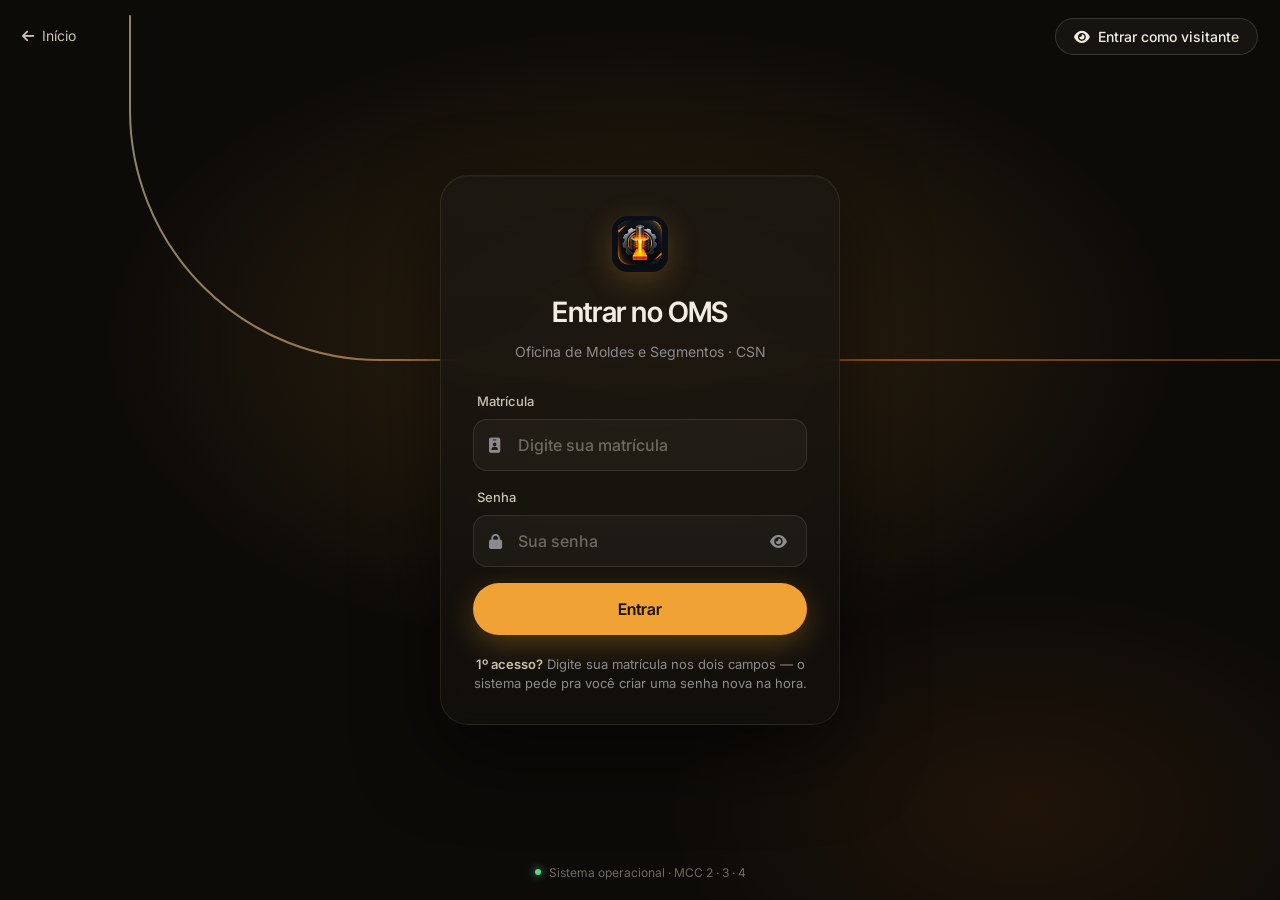
==== app.html @ 51f07f54 "Folhões no padrão novo: barra de progresso geral e abas em pílulas - Barra no topo mostra quanto do " ====
<!DOCTYPE html>
<html lang="pt-BR" style="background:#16171a;">
<head>
    <!-- ==============================================================
         🔧 CAPTURA DE ERROS VISÍVEL NA TELA — pega qualquer erro de
         JavaScript não tratado e mostra numa faixa vermelha no topo,
         com a mensagem, arquivo e linha. Não muda nada do funcionamento
         normal; só aparece quando tem erro de verdade.
    ============================================================== -->
    <script>
        (function () {
            var jaMostrou = false;
            function mostrarErroNaTela(mensagem) {
                if (jaMostrou) return;
                jaMostrou = true;
                var faixa = document.createElement('div');
                faixa.style.cssText = 'position:fixed;top:0;left:0;right:0;z-index:999999;' +
                    'background:#7f1d1d;color:#fff;padding:12px 16px;font:13px/1.5 monospace;' +
                    'white-space:pre-wrap;word-break:break-word;max-height:50vh;overflow:auto;' +
                    'box-shadow:0 4px 20px rgba(0,0,0,0.5);';
                faixa.innerHTML = '<strong>⚠️ ERRO NO APP — tire print desta faixa e envie:</strong><br><br>' +
                    mensagem.replace(/</g, '&lt;') +
                    '<br><br><span style="text-decoration:underline;cursor:pointer;" onclick="this.parentElement.remove()">[fechar]</span>';
                document.documentElement.appendChild(faixa);
            }
            window.addEventListener('error', function (e) {
                var msg = (e.message || 'Erro desconhecido') +
                    '\narquivo: ' + (e.filename || '?') +
                    '\nlinha: ' + (e.lineno || '?') + ':' + (e.colno || '?');
                mostrarErroNaTela(msg);
            });
            window.addEventListener('unhandledrejection', function (e) {
                var motivo = e.reason;
                var msg = 'Promise rejeitada sem tratamento: ' +
                    (motivo && motivo.stack ? motivo.stack : String(motivo));
                mostrarErroNaTela(msg);
            });
        })();
    </script>


    <meta charset="UTF-8" />
    <meta name="viewport" content="width=device-width, initial-scale=1.0"/>
    <title>OMS | Sistema de Gestão de Manutenção</title>

    <!-- ============ PWA: permite instalar o app no Android/iPhone ============ -->
    <link rel="manifest" href="manifest.json">
    <!-- 🔧 CORREÇÃO (regressão de amarelo): a barra de título do app/PWA
         tinha ficado amarela numa aplicação anterior da paleta — esse
         elemento é do sistema (Android/iOS), não conteúdo, e nunca devia
         ter sido tocado. Volta pro neutro escuro (mesmo tom do fundo). -->
    <meta name="theme-color" content="#16171a">
    <link rel="apple-touch-icon" href="JS/assets/icon-192.png?v=4">
    <!-- 🆕 BOTÃO INSTALAR APP — captura o evento ASSIM QUE POSSÍVEL (ver
         mesmo bloco em index.html). -->
    <script>
        window.__pwaInstallEvent = null;
        window.addEventListener('beforeinstallprompt', function (e) {
            e.preventDefault();
            window.__pwaInstallEvent = e;
            if (typeof window.__mostrarBotaoInstalarPWA === 'function') window.__mostrarBotaoInstalarPWA();
        });
        window.addEventListener('appinstalled', function () {
            window.__pwaInstallEvent = null;
            if (typeof window.__esconderBotaoInstalarPWA === 'function') window.__esconderBotaoInstalarPWA();
        });
    </script>
    <meta name="mobile-web-app-capable" content="yes">
    <meta name="apple-mobile-web-app-capable" content="yes">
    <meta name="apple-mobile-web-app-status-bar-style" content="black-translucent">
    <meta name="apple-mobile-web-app-title" content="OMS CSN">
    <!-- ========================================================================= -->

    <link rel="stylesheet" href="style.css?v=14" />
    <!-- Novo padrão visual (tokens + componentes ds-*). Vem DEPOIS do
         style.css pra vencer em empate de especificidade. -->
    <link rel="stylesheet" href="design-system.css?v=22" />
    <link rel="stylesheet" href="https://cdnjs.cloudflare.com/ajax/libs/font-awesome/6.4.0/css/all.min.css" />
    <link href="https://fonts.googleapis.com/css2?family=Inter:wght@400;500;600&family=Inter+Tight:wght@500;600;700&family=JetBrains+Mono:wght@400;500;600&display=swap" rel="stylesheet">
    <link rel="icon" href="JS/assets/icon-192.png?v=4">

<script src="https://cdnjs.cloudflare.com/ajax/libs/html2pdf.js/0.10.1/html2pdf.bundle.min.js"></script>
    <style>
        /* ===== RESET E VARIÁVEIS (identidade CSN) =====
           🔧 REDESIGN: este :root tinha um SEGUNDO sistema de cores
           (--primary/--secondary/--text-title/--text-body/--bg-base/
           --bg-surface/--border), duplicando com nomes diferentes o que
           o style.css já define em :root (--brand/--warning/
           --text-heading/--text-main/--bg-main/--bg-card/--border-color).
           Todas as referências a esses nomes no app.html foram migradas
           pros nomes do style.css (fonte única de verdade de cor) e as
           definições duplicadas removidas daqui. Ficam só os tokens que
           NÃO são de cor (espaçamento/sombra/transição/fonte) e que o
           style.css não define com esses nomes.
           🔧 CORREÇÃO (Tarefa 6, consistência de border-radius): --radius
           e --radius-lg TAMBÉM eram duplicados daqui (12px/18px), com
           valor DIFERENTE do --radius-lg que o style.css já definia
           (12px) — como este bloco carrega depois, sempre vencia, sem
           nenhum aviso visual de que havia dois valores "oficiais"
           diferentes pro mesmo nome. Consolidado só em style.css (agora
           com 18px, o valor que já estava valendo de fato em produção)
           e removido daqui. */
        * { margin: 0; padding: 0; box-sizing: border-box; }
        :root {
            --shadow: 0 10px 32px rgba(0, 0, 0, 0.4);
            --transition: 0.2s cubic-bezier(0.4, 0, 0.2, 1);
            --font-family: 'Inter', -apple-system, BlinkMacSystemFont, 'Segoe UI', Roboto, sans-serif;
            --font-mono: 'JetBrains Mono', 'Fira Code', monospace;
        }

        /* ===== SCROLLBAR ===== */
        ::-webkit-scrollbar { width: 6px; height: 6px; }
        ::-webkit-scrollbar-track { background: var(--bg-main); }
        ::-webkit-scrollbar-thumb { background: var(--brand); border-radius: 10px; }
        body {
            background-color: var(--bg-main);
            color: var(--text-main);
            font-family: var(--font-family);
            line-height: 1.6;
            overflow-x: hidden;
            min-height: 100vh;
        }
        /* ===== BUTTONS =====
           🔧 REDESIGN: removidas as definições de .btn-premium/
           .btn-outline-danger daqui -- eram um SEGUNDO conjunto de
           regras (Sistema B, hardcoded em hex e var(--brand) antigo)
           conflitando com as versões corretas do style.css. Como esse
           <style> inline vem DEPOIS do <link> do style.css no <head>,
           essa versão sempre vencia o empate de especificidade --
           causava o fundo âmbar "sujo" nos botões .btn-premium (ex:
           "Tirar Foto/Anexar" na tela de Qualidade), sem relação
           nenhuma com o dourado de marca novo. style.css já tem tudo
           isso, com as variáveis certas (var(--danger)/var(--warning)/
           var(--success)/var(--text-on-primary)). */
        .btn-outline-danger:active { transform: scale(0.98); }
        .btn-xs-primary { background: transparent; border: none; color: var(--text-muted); font-size: 0.75rem; font-weight: 600; padding: 4px 10px; border-radius: var(--radius); cursor: pointer; transition: color var(--transition); }
        .btn-xs-primary:hover { color: var(--text-accent); }
        /* 🆕 Chips de seleção (acessórios de içamento da Ponte Rolante,
           criação e modal de Iniciar) — grid que se reajusta sozinho
           em telas estreitas, em vez de checkbox + label soltos que
           quebram linha de qualquer jeito no mobile. */
        .chip-select-grid { display: grid; grid-template-columns: repeat(auto-fill, minmax(150px, 1fr)); gap: 8px; }
        .chip-select { position: relative; display: flex; align-items: center; gap: 8px; padding: 10px 12px; border: 1px solid var(--border-color); border-radius: var(--radius); background: var(--bg-td); cursor: pointer; font-size: 0.8rem; color: var(--text-main); transition: all var(--transition); user-select: none; }
        .chip-select:hover { border-color: var(--text-accent); }
        .chip-select input { accent-color: var(--text-accent); width: 15px; height: 15px; flex-shrink: 0; }
        .chip-select:has(input:checked) { background: rgba(217, 182, 122,0.15); border-color: var(--text-accent); color: var(--text-heading); }
        .chip-select-radio { display: flex; gap: 10px; flex-wrap: wrap; }
        .chip-select-radio label { flex: 1; min-width: 110px; }
        @media (max-width: 640px) {
            .chip-select-grid { grid-template-columns: repeat(auto-fill, minmax(130px, 1fr)); }
        }
        .ui-ripple { position: absolute; border-radius: 50%; background: rgba(255,255,255,0.5); transform: scale(0); animation: ui-ripple-anim 0.55s ease-out; pointer-events: none; }
        @keyframes ui-ripple-anim { to { transform: scale(2.6); opacity: 0; } }
        /* ===== GLASS PANEL =====
           🔧 CORREÇÃO (faixa diagonal): esta é a MESMA duplicata de
           .glass-panel (Sistema B, carrega depois do style.css e
           ganhava o empate de especificidade) que já tinha causado o
           artefato branco diagonal corrigido antes — só que aqui
           ninguém tinha reparado que o backdrop-filter continuava
           definido NESTE bloco, então a correção em style.css nunca
           chegou a valer em runtime. É por isso que a faixa/glow
           diagonal reportada na Central de Áreas e no Sequenciamento
           de Veios (ambos usam .glass-panel) continuava aparecendo
           mesmo depois da "correção". --bg-card já é 82% opaco. */
        .glass-panel { background: var(--bg-card); border: 1px solid var(--border-color); box-shadow: var(--shadow); border-radius: var(--radius-lg); transition: all var(--transition); }
        .glass-panel:hover { box-shadow: 0 12px 40px rgba(0,0,0,0.5); }
        /* ===== WELCOME BOX ===== */
        .welcome-box { background: linear-gradient(145deg, rgba(37, 38, 43,0.95), rgba(18, 19, 22,0.95)); border: 1px solid var(--border-color); border-radius: var(--radius-lg); padding: 28px 32px; margin-bottom: 24px; display: flex; justify-content: space-between; align-items: center; flex-wrap: wrap; gap: 16px; }
        .welcome-box h1 { font-size: 1.7rem; font-weight: 800; letter-spacing: -0.02em; background: linear-gradient(135deg, var(--text-heading) 35%, var(--brand) 100%); -webkit-background-clip: text; -webkit-text-fill-color: transparent; background-clip: text; }
        .welcome-box h1 span { background: linear-gradient(135deg, var(--text-heading) 35%, var(--brand) 100%); -webkit-background-clip: text; -webkit-text-fill-color: transparent; background-clip: text; }
        .welcome-box p { color: var(--text-muted); font-size: 0.95rem; }
        /* ===== KPI CARDS ===== */
        .kpi-container { display: grid; grid-template-columns: repeat(4,1fr); gap: 18px; margin-top: 20px; }
        /* 🔧 REFINAMENTO (Fase R2): esta era a definição que realmente
           vencia em runtime (este <style> carrega depois do style.css
           no <head>) -- por isso o redesign do chip sólido não
           aparecia. Reescrita pra bater com o padrão novo: card sempre
           neutro (sem barra colorida no topo), ícone em chip sólido. */
        .kpi-card { position: relative; background: var(--bg-card); border: 1px solid var(--border-color); border-radius: var(--radius-card, var(--radius)); padding: 26px 28px 24px 28px; display: flex; align-items: center; gap: 16px; transition: transform 0.25s cubic-bezier(0.4,0,0.2,1), box-shadow 0.25s ease, border-color 0.25s ease; cursor: default; overflow: hidden; }
        .kpi-card::after { content: ''; position: absolute; top: -60%; left: -20%; width: 60%; height: 220%; background: linear-gradient(120deg, transparent, rgba(255,255,255,0.06), transparent); transform: rotate(20deg) translateX(-140%); transition: transform 0.7s ease; pointer-events: none; }
        .kpi-card:hover::after { transform: rotate(20deg) translateX(180%); }
        .kpi-card:hover { transform: translateY(-4px); box-shadow: var(--shadow); border-color: rgba(255,255,255,0.14); }
        .kpi-icon { width: 46px; height: 46px; border-radius: var(--radius-md, 10px); display: flex; align-items: center; justify-content: center; font-size: 19px; background: rgba(255,255,255,0.04); color: var(--text-muted); flex-shrink: 0; transition: transform 0.25s ease; }
        .kpi-card:hover .kpi-icon { transform: scale(1.08) rotate(-2deg); }
        .glow-danger { background: var(--danger); color: #fff; }
        .glow-warning { background: var(--warning); color: var(--text-on-primary); }
        .glow-success { background: var(--success); color: #fff; }
        .glow-brand { background: var(--brand); color: var(--text-on-primary); }
        .kpi-data h4 { font-size: 2rem; font-weight: 800; color: var(--text-heading); font-family: var(--font-mono); line-height: 1; letter-spacing: -0.01em; font-variant-numeric: tabular-nums; }
        .kpi-data p { font-size: 0.65rem; text-transform: uppercase; letter-spacing: 0.5px; color: var(--text-muted); font-weight: 600; margin-top: 2px; }
        /* ===== TABLES ===== */
        .table-responsive { overflow-x: auto; -webkit-overflow-scrolling: touch; border-radius: var(--radius); }
        .premium-table { width: 100%; border-collapse: collapse; font-size: 0.85rem; }
        .premium-table thead { background: rgba(0,0,0,0.3); border-bottom: 2px solid var(--border-color); }
        .premium-table thead th { padding: 12px 16px; text-align: left; font-size: 0.65rem; text-transform: uppercase; letter-spacing: 0.8px; color: var(--text-muted); font-weight: 700; position: sticky; top: 0; z-index: 10; }
        .premium-table tbody tr { transition: background 0.15s ease; }
        .premium-table tbody tr:nth-child(even) td { background: rgba(255,255,255,0.015); }
        .premium-table tbody td { padding: 12px 16px; border-bottom: 1px solid var(--border-color); background: rgba(20,30,50,0.3); color: var(--text-main); vertical-align: middle; transition: background 0.15s ease, color 0.15s ease; }
        .premium-table tbody tr:hover td { background: rgba(245,158,11,0.07); color: var(--text-heading); }
        .premium-table tbody tr:hover { box-shadow: inset 3px 0 0 var(--brand); }
        /* ===== STATUS PILLS ===== */
        .status-pill { padding: 4px 14px; border-radius: 30px; font-size: 0.7rem; font-weight: 700; display: inline-flex; align-items: center; gap: 6px; text-transform: uppercase; letter-spacing: 0.3px; transition: box-shadow 0.2s ease; }
        .status-pill.operacao { background: rgba(16,185,129,0.15); color: #10b981; border: 1px solid rgba(16,185,129,0.25); }
        .status-pill.reparo { background: rgba(239,68,68,0.15); color: #ef4444; border: 1px solid rgba(239,68,68,0.25); }
        .status-pill.reserva { background: rgba(217, 182, 122,0.15); color: #d9b67a; border: 1px solid rgba(217, 182, 122,0.25); }
        .status-pill.warning { background: rgba(234,179,8,0.15); color: #eab308; border: 1px solid rgba(234,179,8,0.25); }
        .status-pill::before { content: ''; width: 6px; height: 6px; border-radius: 50%; background: currentColor; box-shadow: 0 0 6px currentColor; flex-shrink: 0; }
        /* ===== MCC FILTERS ===== */
        .mcc-filters-wrapper { display: flex; gap: 12px; flex-wrap: wrap; align-items: center; }
        .mcc-filter-group { display: flex; gap: 4px; background: rgba(0,0,0,0.2); padding: 4px; border-radius: var(--radius); border: 1px solid var(--border-color); }
        .btn-filter-mcc { background: transparent; border: none; color: var(--text-muted); padding: 6px 14px; border-radius: var(--radius); font-weight: 600; font-size: 0.75rem; cursor: pointer; transition: all var(--transition); }
        .btn-filter-mcc.active { background: var(--brand); color: var(--text-on-primary); box-shadow: 0 4px 12px rgba(255,193,7,0.3); }
        .btn-filter-mcc:hover:not(.active) { color: var(--text-heading); }
        /* ===== GRAFICOS CARDS ===== */
        .graficos-container { display: grid; grid-template-columns: repeat(auto-fit, minmax(280px,1fr)); gap: 18px; padding: 8px 0; }
        .mcc-grafico-card { background: rgba(20,30,50,0.5); border: 1px solid var(--border-color); border-radius: var(--radius); padding: 18px 20px; transition: all var(--transition); border-top: 3px solid var(--border-color); }

        /* ===== Cards SIM/NÃO dos folhões (ex: Molde MCC 4) =====
           Celular: grid empilha em 1 coluna, card com texto em cima e
           botões grandes embaixo (fácil de tocar).
           PC (>=900px): vira uma linha só — texto à esquerda, SIM/NÃO
           numa faixa fixa à direita, como uma lista, aproveitando a
           largura da tela em vez de ficar com cara de formulário de
           celular esticado. */
        .sim-nao-card-grid { display: grid; grid-template-columns: repeat(auto-fill, minmax(280px, 1fr)); gap: 10px; }
        .sim-nao-card { padding: 12px; border-radius: 10px; background: var(--bg-td); border: 1px solid var(--border-color); transition: background 0.2s ease, border-color 0.2s ease; }
        .sim-nao-card-header { display: flex; gap: 8px; margin-bottom: 10px; }
        .sim-nao-card-num { font-weight: 700; color: var(--text-accent); flex-shrink: 0; }
        .sim-nao-card-text { font-size: 12.5px; color: var(--text-heading); line-height: 1.4; }
        .sim-nao-card-options { display: flex; flex-direction: column; }
        .sim-nao-card-options-row { display: flex; gap: 8px; width: 100%; }
        .sim-nao-option { flex: 1; display: flex; align-items: center; justify-content: center; gap: 6px; padding: 10px 6px; border-radius: 8px; border: 1px solid var(--border-color); cursor: pointer; font-size: 12.5px; font-weight: 600; color: var(--text-heading); transition: border-color 0.15s ease, background 0.15s ease; }
        .sim-nao-option:hover { border-color: var(--brand); }
        @media (min-width: 900px) {
            .sim-nao-card-grid { grid-template-columns: 1fr; }
            .sim-nao-card { display: flex; align-items: center; gap: 18px; padding: 10px 16px; }
            .sim-nao-card-header { margin-bottom: 0; flex: 1; align-items: center; }
            .sim-nao-card-options { flex-shrink: 0; width: 240px; }
        }
        .mcc-grafico-card:hover { transform: translateY(-4px); box-shadow: var(--shadow); border-color: var(--brand); }
        /* ===== RESPONSIVE ===== */
        @media (max-width: 992px) { .kpi-container { grid-template-columns: 1fr 1fr; } .graficos-container { grid-template-columns: 1fr; } .welcome-box { flex-direction: column; align-items: flex-start; } .painel-geral-grid-3 { grid-template-columns: 1fr 1fr; } }
        @media (max-width: 600px) { .kpi-container { grid-template-columns: 1fr; } .kpi-data h4 { font-size: 1.5rem; } .btn-premium { font-size: 0.75rem; padding: 8px 14px; } .painel-geral-grid-3 { grid-template-columns: 1fr; } }
        /* ===== MODAL ===== */
        .modal-overlay { position: fixed; inset: 0; background: rgba(0,0,0,0.8); -webkit-backdrop-filter: blur(4px); backdrop-filter: blur(4px); display: none; justify-content: center; align-items: center; z-index: 9999; padding: 20px; }
        @media (min-width: 1800px) { .modal-overlay { -webkit-backdrop-filter: none; backdrop-filter: none; background: rgba(0,0,0,0.85); } } /* tela grande: desfocar o fundo inteiro a cada quadro custa caro */
        .modal-overlay:not(.hidden) { display: flex; animation: modalOverlayFade 0.2s ease-out; }
        @keyframes modalOverlayFade { from { opacity: 0; } to { opacity: 1; } }
        .modal-content { background: var(--bg-card); border-radius: var(--radius-lg); max-width: 1400px; width: 95%; max-height: 90vh; overflow: hidden; display: flex; flex-direction: column; border: 1px solid var(--border-color); box-shadow: var(--shadow); animation: modalContentPop 0.25s cubic-bezier(0.34,1.56,0.64,1); }
        @keyframes modalContentPop { from { opacity: 0; transform: scale(0.95) translateY(12px); } to { opacity: 1; transform: scale(1) translateY(0); } }
        .modal-header { display: flex; justify-content: space-between; align-items: center; padding: 16px 24px; border-bottom: 2px solid rgba(240, 163, 52,0.25); background: linear-gradient(90deg, rgba(240, 163, 52,0.06), transparent); }
        .modal-header h2 { margin: 0; font-size: 20px; color: var(--text-heading); }
        .btn-close-modal { background: none; border: none; font-size: 28px; cursor: pointer; color: #999; transition: color 0.2s, transform 0.2s; }
        .btn-close-modal:hover { color: #fff; transform: rotate(90deg); }
        .modal-body { flex: 1; overflow-y: auto; padding: 20px; }
        .modal-footer { display: flex; justify-content: flex-end; gap: 10px; padding: 12px 24px; border-top: 1px solid var(--border-color); background: rgba(0,0,0,0.2); }
        .modal-footer .btn-success { background: #10b981; color: #fff; border: none; padding: 8px 20px; border-radius: 6px; cursor: pointer; font-weight: 600; transition: background 0.2s, box-shadow 0.2s; }
        .modal-footer .btn-secondary { background: #6c757d; color: #fff; border: none; padding: 8px 20px; border-radius: 6px; cursor: pointer; transition: background 0.2s; }
        @media (hover: hover) and (pointer: fine) {
            .modal-footer .btn-success:hover { background: #059669; box-shadow: var(--btn-glow-shape) rgba(16,185,129,0.35); }
        }
        .modal-footer .btn-success:active { background: #059669; }
        .modal-footer .btn-secondary:hover { background: #5a6268; }
        /* ===== ABA TABS ===== */
        .folhao-tabs { display: flex; flex-wrap: nowrap; overflow-x: auto; gap: 4px; border-bottom: 2px solid rgba(240, 163, 52,0.25); margin-bottom: 10px; padding-bottom: 2px; position: relative; }
        .folhao-tab { background: transparent; border: none; color: var(--text-muted); padding: 8px 16px; font-weight: 600; font-size: 0.8rem; cursor: pointer; border-radius: 4px 4px 0 0; transition: color 0.2s ease, background 0.2s ease, transform 0.15s ease; white-space: nowrap; }
        .folhao-tab.active { background: var(--brand); color: var(--text-on-primary, #04121c); box-shadow: 0 -2px 12px rgba(240, 163, 52,0.35); }
        .folhao-tab:hover:not(.active) { color: var(--text-heading); background: rgba(255,255,255,0.05); transform: translateY(-1px); }
        .folhao-content { display: block; animation: fadeInTab 0.25s ease-out; }
        .folhao-content.hidden { display: none; }
        @keyframes fadeInTab { from { opacity: 0; transform: translateY(4px); } to { opacity: 1; transform: translateY(0); } }
        .hidden { display: none !important; }
        /* ===== SKELETON LOADERS ===== */
        .skeleton { position: relative; overflow: hidden; background: rgba(255,255,255,0.05); border-radius: 6px; }
        .skeleton::after { content: ''; position: absolute; inset: 0; transform: translateX(-100%); background: linear-gradient(90deg, transparent, rgba(255,255,255,0.08), transparent); animation: skeleton-shimmer 1.4s infinite; }
        @keyframes skeleton-shimmer { 100% { transform: translateX(100%); } }
        .skeleton-line { height: 14px; margin-bottom: 8px; }
        .skeleton-line:last-child { margin-bottom: 0; width: 70%; }
        .skeleton-row { display: flex; gap: 12px; align-items: center; padding: 12px 4px; }
        .skeleton-circle { width: 34px; height: 34px; border-radius: 50%; flex-shrink: 0; }
        /* ===== EMPTY STATE PADRÃO ===== */
        .empty-state { text-align: center; padding: 60px 20px; background: rgba(0,0,0,0.2); border-radius: var(--radius); border: 1px dashed var(--border-color); }
        .empty-state i { font-size: 48px; color: var(--text-muted); margin-bottom: 15px; opacity: 0.5; display: block; }
        .empty-state h3 { color: var(--text-heading); margin-bottom: 10px; font-size: 1.05rem; }
        .empty-state p { color: var(--text-muted); font-size: 0.85rem; max-width: 420px; margin: 0 auto; line-height: 1.6; }
        .empty-state .empty-tag { color: var(--text-muted); font-size: 0.7rem; margin-top: 18px; opacity: 0.7; text-transform: uppercase; letter-spacing: 0.5px; }
        /* ===== INPUTS ===== */
        .input-group { display: flex; flex-direction: column; gap: 4px; }
        .input-group label { font-size: 0.75rem; font-weight: 600; color: var(--text-muted); text-transform: uppercase; letter-spacing: 0.5px; }
        .premium-input, .premium-select, .premium-textarea { background: var(--bg-input); border: 1px solid var(--border-color); color: var(--text-main); padding: 8px 12px; border-radius: 6px; font-size: 0.9rem; transition: border 0.2s; width: 100%; }
        .premium-input:focus, .premium-select:focus, .premium-textarea:focus { outline: none; border-color: var(--brand); }
        .premium-textarea { resize: vertical; min-height: 60px; }
        .w-100 { width: 100%; }
        .text-center { text-align: center; }
        .text-muted { color: var(--text-muted); }
        .flex-between { display: flex; justify-content: space-between; align-items: center; flex-wrap: wrap; gap: 10px; }
        .form-grid { display: grid; gap: 15px; }
        .form-grid-4 { grid-template-columns: repeat(4,1fr); }
        @media (max-width: 768px) { .form-grid-4 { grid-template-columns: 1fr 1fr; } }
        @media (max-width: 480px) { .form-grid-4 { grid-template-columns: 1fr; } }

        /* ============ APPLE-STYLE: efeitos visuais — versão sóbria/industrial
           (ajustado depois do feedback: menos neon, mais discreto) ============ */
        /* ===== foco visível (a11y) — não existia em lugar nenhum ===== */
        a:focus-visible,
        button:focus-visible,
        input:focus-visible,
        select:focus-visible,
        textarea:focus-visible,
        [tabindex]:focus-visible {
            outline: 2px solid var(--brand);
            outline-offset: 2px;
            border-radius: 4px;
        }
        a:focus:not(:focus-visible),
        button:focus:not(:focus-visible) {
            outline: none;
        }

        /* ===== entrada suave do dashboard ao carregar (1x, não é scroll-reveal) ===== */
        @keyframes appleFadeIn {
            from { opacity: 0; transform: translateY(14px); }
            to { opacity: 1; transform: translateY(0); }
        }
        .welcome-box, .kpi-container, .dashboard-main-grid {
            animation: appleFadeIn 0.5s ease-out;
        }
        .kpi-container .kpi-card:nth-child(1) { animation-delay: 0.03s; }
        .kpi-container .kpi-card:nth-child(2) { animation-delay: 0.08s; }
        .kpi-container .kpi-card:nth-child(3) { animation-delay: 0.13s; }
        .kpi-container .kpi-card:nth-child(4) { animation-delay: 0.18s; }
        .kpi-card { animation: appleFadeIn 0.45s ease-out; }

        /* 🔧 CORREÇÃO (faixa/glow diagonal): a "aurora" era este elemento
           fixo (position:fixed, inset:0) com 2 círculos enormes
           (480px/420px) borrados em blur(130px), um deles usando
           var(--brand) — cobria a tela INTEIRA atrás de tudo, em
           qualquer aba, por isso aparecia igual na Central de Áreas e
           no Sequenciamento de Veios. Antes do redesign a cor era
           outra (menos chamativa no tema escuro); virando --brand
           (dourado) ficou muito mais perceptível — só notaram agora,
           mas o elemento em si é mais antigo que esta sessão. Removido
           por completo: puramente decorativo, nunca foi pedido em
           nenhuma fase, e o comentário abaixo já mostra que ele tinha
           causado OUTRO bug antes (menu mobile) só pra existir. */
        /* 🎯 CAUSA RAIZ FINAL do "menu ocupa espaço e empurra tudo pra
           baixo no celular" — confirmado por diagnóstico ao vivo no
           navegador: esta regra dava "position: relative" pra um monte
           de containers (pra ficarem por cima do efeito decorativo
           "aurora" flutuante do fundo), mas incluía ".sidebar" nessa
           mesma lista. Ela não tem media query — vale pra qualquer
           tamanho de tela — e como esse <style> vem DEPOIS do
           style.css no carregamento da página, ela ganhava a disputa
           de cascata e desligava o "position: fixed" que o menu lateral
           precisa pra funcionar como gaveta no mobile (sem isso, o menu
           passava a ocupar espaço real da página, empurrando o resto
           do conteúdo pra baixo da tela visível). Removido ".sidebar"
           daqui — ele não precisa desse efeito de qualquer forma, já
           que fica escondido fora da tela (left:-300px) quando fechado. */
        .welcome-box, .kpi-container, .dashboard-main-grid, main, .tab-content {
            position: relative;
            z-index: 1;
        }

        /* ===== cards com elevação discreta no hover — sem glow colorido ===== */
        @media (pointer: fine) {
            .kpi-card {
                transition: transform 0.3s ease, box-shadow 0.3s ease, border-color 0.3s ease;
            }
            .kpi-card:hover {
                transform: translateY(-4px);
                box-shadow: 0 16px 32px -8px rgba(0,0,0,0.5);
            }
            .glass-panel {
                transition: box-shadow 0.3s ease, border-color 0.3s ease;
            }
            .glass-panel:hover {
                box-shadow: 0 16px 32px -8px rgba(0,0,0,0.45);
            }
        }

        /* ===== indicador de item de menu ativo — barra sólida, sem glow ===== */
        .nav-link.active {
            position: relative;
        }
        .nav-link.active::before {
            content: '';
            position: absolute;
            left: -1px; top: 50%;
            transform: translateY(-50%);
            width: 3px; height: 60%;
            border-radius: 3px;
            background: var(--brand);
        }

        /* ===== shimmer sutil no botão premium ao passar o mouse =====
           🔧 CORREÇÃO (CAUSA RAIZ da faixa/glow diagonal): faltava
           "position: relative" aqui. O ::before logo abaixo é
           "position: absolute; height: 100%" — sem um ancestral
           posicionado no próprio botão, ele "escapava" pro ancestral
           posicionado mais próximo (".tab-content", que tem
           position:relative e ocupa a altura inteira da página) e
           virava um retângulo gigante (a altura da tela inteira),
           depois distorcido com skewX(-20deg) — isso QUE era a faixa
           diagonal reportada na Central de Áreas e no Sequenciamento
           de Veios, em qualquer tela com um .btn-premium visível.
           "isolation: isolate" sozinho não resolve isso — cria um
           contexto de empilhamento (z-index), não um bloco de
           contenção pra elemento posicionado; só "position" faz isso. */
        /* 🐛 CORREÇÃO (o "efeito de luz" que aparece vazando de vários
           botões, ex: "ATUALIZAR"): não é o box-shadow (isso já foi
           corrigido em rodadas anteriores) — é ESTE brilho diagonal
           (::before, skewX) varrendo o botão no hover. position:relative
           sozinho só define a partir de onde o ::before absolute conta
           sua posição — não corta visualmente o que passa da borda. Sem
           overflow:hidden aqui, a faixa de luz (35% de largura, torta em
           -20°) ultrapassava o botão e "vazava" pro fundo escuro ao
           redor, principalmente em botões estreitos. */
        .btn-premium {
            position: relative;
            isolation: isolate;
            overflow: hidden;
        }
        .btn-premium::before {
            content: '';
            position: absolute;
            top: 0; left: -60%;
            width: 35%; height: 100%;
            background: linear-gradient(120deg, transparent, rgba(255,255,255,0.25), transparent);
            transform: skewX(-20deg);
            transition: left 0.6s ease;
            z-index: -1;
            pointer-events: none;
        }
        @media (hover: hover) and (pointer: fine) {
            .btn-premium:hover::before { left: 130%; }
        }

        /* ===== transição mais macia na troca de aba dos folhões e no menu ===== */
        .folhao-tab {
            position: relative;
        }
        .folhao-tab.active {
            transition: background 0.25s ease, color 0.25s ease, box-shadow 0.25s ease;
        }
        .nav-link {
            transition: background 0.2s ease, color 0.2s ease, border-color 0.2s ease;
        }
        .nav-link.active {
            transition: background 0.25s ease, border-color 0.25s ease;
        }

        @media (prefers-reduced-motion: reduce) {
            .welcome-box, .kpi-container, .dashboard-main-grid, .kpi-card {
                animation: none !important;
            }
        }

        @media (max-width: 768px) {
            /* 🔧 Um toast fixo no RODAPÉ da viewport sempre acaba cobrindo
               o que estiver na dobra inferior visível no momento (era o
               3º KPI, "Reserva Pronta", no load inicial) — dar padding no
               fim da página não ajuda, porque não move o que já está
               visível na tela sem rolar. Movido pro TOPO, logo abaixo do
               cabeçalho fixo: nenhum card do app é desenhado colado ali,
               então esse espaço fica sempre livre nas telas internas.
               Só a tela de login usa esse mesmo topo pro botão de
               visitante — por isso a regra abaixo desativa o reposicionamento
               enquanto #tela-login-home ainda está visível (display!=none). */
            /* !important necessário: o elemento tem bottom:16px no atributo
               style inline (HTML mais abaixo), que sempre vence regra de
               stylesheet, mesmo dentro de media query — sem isso, top E
               bottom ficavam ativos ao mesmo tempo e o box esticava de
               uma borda a outra da tela. */
            #aviso-nova-versao {
                top: max(76px, calc(env(safe-area-inset-top) + 66px)) !important;
                bottom: auto !important;
            }
            body:has(#tela-login-home:not([style*="display: none"])) #aviso-nova-versao {
                top: auto !important;
                bottom: 16px !important;
            }
        }
    </style>
</head>
<body>

    <!-- 🔧 CORREÇÃO: folhaoPersistencia.js (restaurarRascunhoNoModal) sempre
         procurou por este elemento pra avisar "progresso restaurado", mas
         ele nunca existiu em nenhum HTML do projeto — o aviso nunca
         aparecia (o `if (aviso)` é defensivo, então não quebrava nada, só
         a função ficava muda). Único elemento global de propósito: só um
         Folhão fica aberto por vez, então um toast fixo serve pra todos,
         sem precisar duplicar em cada modal. -->
    <div id="aviso-rascunho-folhao" class="hidden" style="position:fixed; top:16px; left:50%; transform:translateX(-50%); z-index:99999; background:var(--success, #22c55e); color:#fff; padding:10px 18px; border-radius:8px; font-weight:600; box-shadow:0 4px 16px rgba(0,0,0,0.25);"></div>

    <!-- 🆕 Aviso de nova versão do sistema — aparece quando o Service
         Worker detecta que uma versão mais nova assumiu o controle
         (CACHE_VERSION mudou desde a última vez que a página carregou).
         De propósito NÃO recarrega sozinho: se a pessoa estiver no meio
         de um Folhão sem salvar, um reload forçado derrubaria o
         progresso. Fica esperando o clique. -->
    <!-- 🔧 CORREÇÃO (regressão de amarelo): decisão registrada — o botão
         "Atualizar agora" FICA amarelo (é o único CTA deste toast
         isolado, só aparece quando há atualização de verdade; bate com
         a categoria (a) da regra: CTA de ação primária). O que era só
         decoração ao redor (ícone e borda âmbar) virou neutro — o
         amarelo fica reservado pra quem de fato executa a ação. -->
    <div id="aviso-nova-versao" class="hidden" style="position:fixed; bottom:16px; left:50%; transform:translateX(-50%); z-index:99999; background:var(--panel-2, #25262b); color:#fff; padding:12px 16px; border-radius:10px; font-size:13px; font-weight:600; box-shadow:0 8px 24px rgba(0,0,0,0.4); border:1px solid var(--border-color); display:flex; align-items:center; gap:12px;">
        <i class="fas fa-rotate" style="color:var(--text-muted);"></i>
        <span>Nova versão do sistema disponível.</span>
        <button type="button" onclick="window.forcarAtualizacaoOMS()" style="background:var(--brand); color:var(--text-on-primary); border:none; padding:6px 14px; border-radius:6px; font-weight:700; cursor:pointer; font-size:12.5px;">Atualizar agora</button>
    </div>

    <!-- 🆕 Aviso "Conectando ao servidor..." — pedido do usuário depois de
         investigarmos os erros de CORS que apareciam no console: o
         backend gratuito do Render "dorme" por inatividade e demora até
         ~50s pra acordar na primeira chamada. fetchComRetry (script.js)
         já tentava de novo sozinho nesse caso; só faltava avisar quem
         está usando em vez de deixar a tela muda com erro cru no
         console. Mesmo padrão visual do aviso-nova-versao acima. -->
    <div id="aviso-conectando-servidor" class="hidden" style="position:fixed; bottom:16px; left:50%; transform:translateX(-50%); z-index:99999; background:var(--panel-2, #25262b); color:#fff; padding:12px 16px; border-radius:10px; font-size:13px; font-weight:600; box-shadow:0 8px 24px rgba(0,0,0,0.4); border:1px solid var(--border-color); display:flex; align-items:center; gap:10px;">
        <i class="fas fa-circle-notch fa-spin" style="color:var(--text-accent, #e3b866);"></i>
        <span>Conectando ao servidor... pode levar até 1 minuto na primeira vez.</span>
    </div>

    <!-- 🆕 Modo leitura offline ("Nível A") — quando um GET falha de vez
         (sem internet mesmo depois do retry), fetchComRetry (script.js)
         mostra o último dado salvo em cache em vez de tela quebrada, e
         acende este aviso fixo (fica ligado até a próxima atualização
         bem-sucedida, não some sozinho — o dado na tela continua velho
         até lá). NÃO cobre lançar/editar nada — só leitura. -->
    <div id="aviso-modo-offline-cache" class="hidden" style="position:fixed; bottom:16px; left:50%; transform:translateX(-50%); z-index:99999; background:#78350f; color:#fff; padding:12px 16px; border-radius:10px; font-size:13px; font-weight:600; box-shadow:0 8px 24px rgba(0,0,0,0.4); border:1px solid #b45309; display:flex; align-items:center; gap:10px;">
        <i class="fas fa-wifi" style="color:#fbbf24;"></i>
        <span>Sem conexão — mostrando dados salvos às <span id="aviso-modo-offline-cache-hora">--:--</span>. Lançamentos exigem internet.</span>
    </div>

    <!-- TELA DE LOGIN AVANÇADA -->
<!-- LOGIN — mesma linguagem visual do index.html (grafite quente,
     brilho âmbar, linha de lingotamento, card limpo e botões pílula). -->
<style>
.lg2{position:fixed;inset:0;z-index:10000;display:flex;align-items:center;justify-content:center;padding:24px 16px;overflow:hidden;background:#0d0b08;color:#f2ede2;font-family:Inter,system-ui,-apple-system,"Segoe UI",sans-serif;-webkit-font-smoothing:antialiased}
.lg2-glow{position:absolute;inset:0;pointer-events:none;background:radial-gradient(60% 50% at 50% 38%,rgba(240,163,52,.16),transparent 70%),radial-gradient(40% 35% at 80% 90%,rgba(255,122,26,.08),transparent 70%)}
.lg2-linha{position:absolute;left:0;top:0;width:100%;height:100%;pointer-events:none;opacity:.55}
.lg2-linha path{fill:none;stroke:url(#lg2Hot);stroke-width:2;stroke-linecap:round;stroke-dasharray:3200;stroke-dashoffset:3200;animation:lg2Corre 2.6s cubic-bezier(.6,0,.2,1) .2s forwards}
@keyframes lg2Corre{to{stroke-dashoffset:0}}
.lg2-topo{position:absolute;top:0;left:0;right:0;display:flex;justify-content:space-between;align-items:center;padding:18px 22px;z-index:2}
.lg2-link{color:#c9c2b3;text-decoration:none;font-size:14px;display:inline-flex;gap:8px;align-items:center;transition:color .2s}
.lg2-link:hover{color:#f2ede2}
.lg2-pill-ghost{font:500 14px Inter,system-ui,sans-serif;color:#f2ede2;background:rgba(255,255,255,.04);border:1px solid rgba(255,255,255,.14);padding:9px 18px;border-radius:999px;cursor:pointer;display:inline-flex;gap:8px;align-items:center;transition:background .2s,border-color .2s}
.lg2-pill-ghost:hover{background:rgba(240,163,52,.1);border-color:rgba(240,163,52,.45)}
.lg2-card{position:relative;z-index:1;width:100%;max-width:400px;padding:40px 32px 30px;border-radius:28px;background:linear-gradient(180deg,rgba(28,24,18,.82),rgba(18,15,11,.88));border:1px solid rgba(255,230,179,.09);box-shadow:0 30px 80px rgba(0,0,0,.55),inset 0 1px 0 rgba(255,255,255,.04);backdrop-filter:blur(14px);-webkit-backdrop-filter:blur(14px);animation:lg2Entra .7s cubic-bezier(.2,.8,.2,1) both}
@keyframes lg2Entra{from{opacity:0;transform:translateY(16px) scale(.985)}to{opacity:1;transform:none}}
.lg2-logo{width:56px;height:56px;border-radius:16px;display:block;margin:0 auto 18px;box-shadow:0 8px 30px rgba(240,163,52,.25)}
.lg2-card h1{font-family:"Inter Tight",Inter,system-ui,sans-serif;font-weight:600;font-size:28px;letter-spacing:-.02em;text-align:center;margin:0 0 6px;color:#f2ede2}
.lg2-sub{text-align:center;color:#8b8b8f;font-size:14px;margin:0 0 28px}
.lg2-campo{margin-bottom:16px}
.lg2-campo label{display:block;font-size:13px;font-weight:500;color:#c9c2b3;margin:0 0 7px 4px}
.lg2-input{position:relative}
.lg2-input input{width:100%;height:52px;box-sizing:border-box;padding:0 46px 0 44px;border-radius:14px;background:rgba(255,255,255,.035);border:1px solid rgba(255,255,255,.1);color:#f2ede2;font:500 16px Inter,system-ui,sans-serif;letter-spacing:.02em;outline:none;transition:border-color .2s,box-shadow .2s,background .2s}
.lg2-input input::placeholder{color:#6e695e;text-transform:none;letter-spacing:0}
.lg2-input input:focus{border-color:rgba(240,163,52,.7);background:rgba(240,163,52,.05);box-shadow:0 0 0 4px rgba(240,163,52,.14)}
.lg2-input .lg2-ico{position:absolute;left:16px;top:50%;transform:translateY(-50%);color:#8b8b8f;font-size:15px;pointer-events:none}
.lg2-input .login-input-icon-toggle{position:absolute;right:14px;top:50%;transform:translateY(-50%);color:#8b8b8f;font-size:15px;padding:6px;transition:color .2s}
.lg2-input .login-input-icon-toggle:hover{color:#f0a334}
.lg2-entrar{width:100%;height:52px;margin-top:10px;text-transform:none;border:0;border-radius:999px;background:#f0a334;color:#1a1208;font:600 16px "Inter Tight",Inter,system-ui,sans-serif;letter-spacing:-.005em;cursor:pointer;box-shadow:0 10px 30px rgba(240,163,52,.28);transition:transform .15s,box-shadow .2s,background .2s}
.lg2-entrar:hover{background:#ffb24d;box-shadow:0 14px 38px rgba(240,163,52,.38)}
.lg2-entrar:active{transform:scale(.985)}
.lg2-entrar:disabled{opacity:.7;cursor:wait}
.lg2-ajuda{margin:20px 0 0;font-size:13px;line-height:1.5;color:#8b8b8f;text-align:center}
.lg2-ajuda strong{color:#c9c2b3;font-weight:600}
.lg2-rodape{position:absolute;bottom:18px;left:0;right:0;text-align:center;font-size:12px;color:#6e695e;z-index:1;display:flex;gap:8px;justify-content:center;align-items:center}
.lg2-dot{width:6px;height:6px;border-radius:50%;background:#5bd68a;box-shadow:0 0 8px #5bd68a}
@media (max-width:600px){.lg2-card{padding:32px 22px 24px;backdrop-filter:none;-webkit-backdrop-filter:none;background:rgba(22,19,14,.94)}.lg2-card h1{font-size:25px}.lg2-topo{padding:14px 16px}.lg2-linha{opacity:.35}}
@media (max-height:640px){.lg2-rodape{display:none}}
@media (prefers-reduced-motion:reduce){.lg2-card,.lg2-linha path{animation:none;stroke-dashoffset:0}}
/* Sem cursor de texto / ponto de inserção piscando fora dos campos:
   clicar numa palavra não deve mostrar o "I" nem o caret (acontece com a
   navegação por cursor do navegador ligada — tecla F7 no Chrome/Edge). */
html { caret-color: transparent; cursor: default; }
input, textarea, [contenteditable="true"] { caret-color: auto; cursor: text; }
a, button, [onclick], label[for], select { cursor: pointer; }
.lg2 input { caret-color: #f0a334; }
</style>
<div id="tela-login-home" class="lg2 no-print">
    <div class="lg2-glow" aria-hidden="true"></div>
    <svg class="lg2-linha" viewBox="0 0 1440 900" preserveAspectRatio="xMidYMid slice" aria-hidden="true">
        <defs><linearGradient id="lg2Hot" x1="0" y1="0" x2="1" y2="0"><stop offset="0" stop-color="#ffe6b3"/><stop offset=".35" stop-color="#ff7a1a"/><stop offset="1" stop-color="#f0a334" stop-opacity="0"/></linearGradient></defs>
        <path d="M 210 16 L 210 110 A 250 250 0 0 0 460 360 L 2100 360"/>
    </svg>

    <div class="lg2-topo">
        <a href="index.html" class="lg2-link"><i class="fas fa-arrow-left"></i> Início</a>
        <button type="button" class="lg2-pill-ghost" onclick="window.abrirModalVisitante()"><i class="fas fa-eye"></i> Entrar como visitante</button>
    </div>

    <div class="lg2-card">
        <img class="lg2-logo" src="JS/assets/icon-192.png?v=4" alt="">
        <h1>Entrar no OMS</h1>
        <p class="lg2-sub">Oficina de Moldes e Segmentos · CSN</p>

        <div class="lg2-campo">
            <label for="login-nome">Matrícula</label>
            <div class="lg2-input">
                <i class="fas fa-id-badge lg2-ico"></i>
                <input type="text" id="login-nome" placeholder="Digite sua matrícula" autocapitalize="characters" autocomplete="off" style="text-transform:uppercase;" oninput="this.value=this.value.toUpperCase()" onblur="this.value=this.value.toUpperCase()" onkeydown="if(event.key==='Enter'){event.preventDefault(); document.getElementById('login-matricula').focus();}">
            </div>
        </div>

        <div class="lg2-campo">
            <label for="login-matricula">Senha</label>
            <div class="lg2-input">
                <i class="fas fa-lock lg2-ico"></i>
                <input type="password" id="login-matricula" placeholder="Sua senha" autocapitalize="characters" autocomplete="off" style="text-transform:uppercase;" oninput="this.value=this.value.toUpperCase()" onblur="this.value=this.value.toUpperCase()" onkeydown="if(event.key==='Enter'){event.preventDefault(); window.processarAutenticacaoHome();}">
                <i class="fas fa-eye login-input-icon-toggle" id="toggle-senha-icon" onclick="window.alternarVisibilidadeSenha()" style="cursor:pointer; pointer-events:auto;"></i>
            </div>
        </div>

        <button type="button" class="login-btn-submit lg2-entrar" onclick="window.processarAutenticacaoHome()">Entrar</button>

        <p class="lg2-ajuda"><strong>1º acesso?</strong> Digite sua matrícula nos dois campos — o sistema pede pra você criar uma senha nova na hora.</p>
    </div>

    <div class="lg2-rodape"><span class="lg2-dot"></span> Sistema operacional · MCC 2 · 3 · 4</div>
</div>

    <!-- MODAL: PEDIR NOME ANTES DE ENTRAR COMO VISITANTE -->
    <div id="modal-visitante-nome" class="modal-overlay hidden">
        <div class="modal-content" style="max-width: 420px;">
            <div class="modal-header">
                <h2><i class="fas fa-eye" style="color:var(--text-accent);"></i> Acesso Visitante</h2>
                <button class="btn-close-modal" onclick="window.fecharModalVisitante()"><i class="fas fa-times"></i></button>
            </div>
            <div class="modal-body">
                <p class="text-muted" style="font-size:0.8rem; margin-bottom:14px;">Somente leitura — sem seu nome não dá pra saber quem acessou o sistema como visitante.</p>
                <div class="input-group" style="margin-bottom:18px;">
                    <label>Seu nome</label>
                    <input type="text" id="visitante-nome-input" class="premium-input" placeholder="Digite seu nome" onkeydown="if(event.key==='Enter') window.confirmarAcessoVisitante()">
                </div>
                <button class="btn-premium btn-success w-100" onclick="window.confirmarAcessoVisitante()">
                    <i class="fas fa-check"></i> Entrar como Visitante
                </button>
            </div>
        </div>
    </div>

    <!-- 🆕 MODAL — LANÇAMENTO DE ATIVIDADE EM MASSA (só ADM). Programa
         uma atividade (com prazo, inclusive futuro) pra várias áreas de
         uma vez, ou pra todas de uma vez só. -->
    <div id="modal-atividade-massa" class="modal-overlay hidden modal-tela-cheia">
        <div class="modal-content" style="max-width: 520px; max-height: 90vh; overflow-y: auto;">
            <div class="modal-header">
                <h2><i class="fas fa-layer-group" style="color:var(--brand);"></i> Programar Atividade em Massa</h2>
                <button class="btn-close-modal" onclick="window.fecharModalAtividadeMassa()"><i class="fas fa-times"></i></button>
            </div>
            <div class="modal-body">
                <p class="text-muted" style="font-size:0.8rem; margin-bottom:16px;">Cria a mesma atividade (tarefa avulsa) em uma ou várias áreas de uma vez. Ideal pra programar algo que vale pra fábrica inteira, com prazo futuro.</p>

                <div class="input-group" style="margin-bottom:14px;">
                    <label>Descrição da atividade</label>
                    <textarea id="massa-descricao" class="premium-input" rows="2" placeholder="Ex: Inspeção preventiva trimestral"></textarea>
                </div>

                <div style="display:grid; grid-template-columns:1fr 1fr; gap:12px; margin-bottom:14px;">
                    <div class="input-group">
                        <label>Prioridade</label>
                        <select id="massa-prioridade" class="premium-select" style="width:100%;">
                            <option value="Normal">Normal</option>
                            <option value="Alta">Alta</option>
                            <option value="Baixa">Baixa</option>
                        </select>
                    </div>
                    <div class="input-group">
                        <label>Data de Início <span class="text-muted" style="font-weight:400;">(opcional)</span></label>
                        <input type="date" id="massa-data-inicio" class="premium-input" style="width:100%;" title="Deixe em branco pra começar já. Se marcar uma data futura, a atividade só aparece pra fazer nesse dia.">
                    </div>
                </div>
                <div class="input-group" style="margin-bottom:14px;">
                    <label>Prazo <span class="text-muted" style="font-weight:400;">(opcional)</span></label>
                    <input type="date" id="massa-prazo" class="premium-input" style="width:100%;" title="Data limite pra terminar.">
                </div>

                <div class="input-group" style="margin-bottom:14px;">
                    <label>Responsável <span class="text-muted" style="font-weight:400;">(opcional)</span></label>
                    <input type="text" id="massa-responsavel" class="premium-input" placeholder="Nome de quem vai executar">
                </div>

                <div class="input-group" style="margin-bottom:10px;">
                    <div style="display:flex; justify-content:space-between; align-items:center; margin-bottom:8px;">
                        <label style="margin:0;">Áreas</label>
                        <label style="font-size:12px; font-weight:400; color:var(--text-accent); cursor:pointer; display:flex; align-items:center; gap:6px;">
                            <input type="checkbox" id="massa-todas-areas" onchange="window.alternarTodasAreasMassa(this.checked)"> Selecionar todas
                        </label>
                    </div>
                    <div id="massa-lista-areas" style="max-height:220px; overflow-y:auto; border:1px solid var(--border-color); border-radius:var(--radius-sm,8px); padding:10px;"></div>
                </div>

                <button class="btn-premium btn-success w-100" onclick="window.confirmarAtividadeMassa()">
                    <i class="fas fa-check-double"></i> Criar Atividade nas Áreas Selecionadas
                </button>
            </div>
        </div>
    </div>

    <!-- ===== CONTAINER PRINCIPAL ===== -->
    <div id="container-sistema-oms" class="app-container no-print" style="display: none;">
        <!-- MOBILE HEADER -->
        <div class="mobile-header glass-panel">
            <div class="mobile-logo flex-align-center gap-10" style="cursor:pointer;" onclick="window.voltarAoPainelOuTecnico()" title="Voltar"><div class="login-logo-factory" style="width:35px;height:35px;margin:0;box-shadow:none;"><svg viewBox="0 0 24 24" style="width:20px;height:20px;"><path d="M4,18V11.42L8.27,4H14V11H18V14H20V18H4M2,22V20H22V22H2M12,13H10V15H12V13M16,13H14V15H16V13M12,16H10V18H12V16M16,16H14V18H16V16Z"/></svg></div><strong style="color:var(--text-heading);font-size:16px;">OMS Mobile</strong></div>
            <button class="btn-mobile-menu" onclick="window.toggleSidebar()"><i class="fas fa-bars"></i></button>
        </div>

        <!-- SIDEBAR -->
        <aside id="sidebar-menu" class="sidebar glass-panel">
            <div class="sidebar-header flex-between">
                <h2><i class="fas fa-industry text-accent"></i> <span class="sidebar-header-texto">Painel OMS</span></h2>
                <button class="btn-close-sidebar hidden-desktop" onclick="window.toggleSidebar()"><i class="fas fa-times"></i></button>
                <!-- 🆕 Toggle icon-rail (Opção A) — só desktop (hidden-mobile
                     via CSS, ver .btn-toggle-sidebar-rail em style.css).
                     Recolhida por padrão; expande revelando o texto ao lado
                     dos ícones. Clicar no ícone SEM expandir continua
                     navegando normal (o onclick de cada .nav-link não
                     depende do estado colapsado/expandido). -->
                <button class="btn-toggle-sidebar-rail" onclick="window.toggleSidebarColapsada()" title="Expandir/recolher menu">
                    <i class="fas fa-angles-right"></i>
                </button>
            </div>
            <!-- 🔧 REDESIGN (sidebar): identidade fica só no topo agora — os
                 botões de ação (notificação/instalar/logout) saíram daqui e
                 foram pra .sidebar-footer, depois da nav. Mesma lógica de
                 organização da referência: identidade no topo, navegação
                 no meio (rolável), ação na base (fixa, sem precisar rolar
                 até o fim da lista de menu pra encerrar o turno). -->
            <div class="operator-box">
                <div class="operator-info">
                    <i class="fas fa-user-shield"></i>
                    <div>
                        <p id="nome-operador-logado" style="margin:0;">...</p>
                        <small id="matricula-operador-logado" class="text-muted" style="display:block;">Matrícula: --</small>
                        <span id="badge-cargo-operador" class="operator-role-badge"></span>
                    </div>
                </div>
                <!-- 🆕 "Sair" movido do rodapé (lá embaixo, de onde tinha que
                     rolar a lista inteira pra achar) pro topo, junto da
                     identidade — pedido direto do usuário. -->
                <button id="btn-encerrar-turno" class="btn-auth-sair-topo" onclick="window.fazerLogout()" title="Sair">
                    <i class="fas fa-right-from-bracket"></i>
                </button>
            </div>
            <nav class="sidebar-nav">
                <a href="#" id="nav-painel" class="nav-link active" onclick="window.abrirAba(event,'aba-painel')"><i class="fas fa-chart-pie"></i> Painel Geral OMS</a>
                <a href="#" id="nav-tecnico" class="nav-link" onclick="window.abrirAba(event,'aba-tecnico')"><i class="fas fa-hard-hat"></i> Painel do Técnico</a>
                <!-- 🆕 Atalho direto pra área do PRÓPRIO técnico (ver
                     aplicarRestricaoNavTecnico em script.js, que descobre a
                     área pelo OPERADOR_LOGADO e preenche o nome aqui) — sem
                     isso, um técnico restrito só via "Painel do Técnico" e
                     tinha que ADM/supervisor abrir a área dele pra ele
                     mesmo acessar o quadro de atividades/materiais/equipe. -->
                <a href="#" id="nav-area-oficina" class="nav-link hidden" data-area="" onclick="window.abrirAreaOficinaDireto(event, this.dataset.area)"><i class="fas fa-people-carry-box"></i> <span data-area-nome>Minha Área</span></a>
                <a href="#" id="nav-oficina" class="nav-link" onclick="window.abrirAba(event,'aba-oficina')"><i class="fas fa-industry"></i> Central de Áreas</a>
                <a href="#" id="nav-fila-ponte" class="nav-link" onclick="window.abrirAba(event,'aba-fila-ponte'); window.renderFilaPonteRolante();"><i class="fas fa-truck-ramp-box"></i> Fila da Ponte Rolante</a>
                <!-- 🆕 Aba única de Chats — antes eram vários botões/modais
                     espalhados (badge na Área da Oficina, "Mensagens das
                     Áreas" no painel ADM). Agora é um lugar só, estilo
                     lista de conversas, pra técnico falar com o ADM e o
                     ADM ver/responder todas as áreas (ver renderAbaChats
                     em script.js). -->
                <a href="#" id="nav-chats" class="nav-link" onclick="window.abrirAba(event,'aba-chats')"><i class="fas fa-comments"></i> Chats <span id="nav-chats-badge" class="hidden" style="background:var(--danger); color:#fff; font-size:10px; font-weight:700; padding:1px 6px; border-radius:10px; margin-left:4px;">0</span></a>
                <!-- 🆕 Central de Notificações — só supervisor/ADM/admin do
                     sistema (ver ativarCentralNotificacoesSeAutorizado em
                     script.js). Começa escondida; JS decide quem vê. -->
                <a href="#" id="nav-notificacoes" class="nav-link hidden" onclick="window.abrirAba(event,'aba-notificacoes')"><i class="fas fa-bell"></i> Central de Notificações <span id="badge-notificacoes-nao-lidas" class="hidden" style="background:var(--danger); color:#fff; font-size:10px; font-weight:700; padding:1px 6px; border-radius:10px; margin-left:4px;">0</span></a>
                <!-- 🆕 Painel do Supervisor — visão executiva de cima da
                     oficina inteira (saúde agora, produtividade, estoque e
                     tendência), num lugar só. Mesma regra de acesso da
                     Central de Notificações (ver ativarPainelSupervisorSeAutorizado
                     em script.js): começa escondido, JS decide quem vê. -->
                <a href="#" id="nav-painel-supervisor" class="nav-link hidden" onclick="window.abrirAba(event,'aba-painel-supervisor')"><i class="fas fa-binoculars"></i> Painel do Supervisor</a>
                <a href="#" id="nav-painel-adm" class="nav-link hidden" onclick="window.abrirAba(event,'aba-painel-adm')"><i class="fas fa-user-shield"></i> Painel ADM</a>

                <div class="nav-divider">Monitoramento de Máquinas</div>
                <a href="#" id="nav-fluxo" class="nav-link" onclick="window.abrirAba(event,'aba-fluxo')"><i class="fas fa-stream"></i> Sequenciamento Veios</a>
                <a href="Sinotico3d.html" id="nav-sinotico" class="nav-link" target="_blank" title="Abre em uma nova aba"><i class="fas fa-cube"></i> Sinótico 3D</a>
                <!-- 🆕 Molde MCC4 3D — visualização temporária pra apresentação do
                     supervisor. Pedido do usuário: página pública (sem gate de
                     admin), igual ao Sinótico 3D — abre em aba nova, qualquer um
                     acessa. Remover depois da apresentação. -->
                <a href="Molde3d.html" id="nav-molde-mcc4-3d" class="nav-link" target="_blank" title="Abre em uma nova aba"><i class="fas fa-cube"></i> Molde MCC4 3D</a>
                <a href="MoldeMCC23d.html" id="nav-molde-mcc23-3d" class="nav-link" target="_blank" title="Abre em uma nova aba"><i class="fas fa-cube"></i> Molde MCC2/3 3D</a>
                <a href="#" id="nav-producao" class="nav-link" onclick="window.abrirAba(event,'aba-producao')"><i class="fas fa-calculator"></i> Lançamento de Produção</a>
                <a href="#" id="nav-ordens-servico" class="nav-link" onclick="window.abrirAba(event,'aba-ordens-servico')"><i class="fas fa-file-invoice"></i> Registro de OS</a>
                <a href="#" id="nav-qualidade" class="nav-link" onclick="window.abrirAba(event,'aba-qualidade')"><i class="fas fa-magnifying-glass"></i> Qualidade (Entrada/Saída)</a>

                <div class="nav-divider">Oficina</div>
                <a href="#" id="nav-reparos" class="nav-link highlight-warning" onclick="window.abrirAba(event,'aba-reparos')"><i class="fas fa-wrench"></i> Peças em Reparo</a>
                <a href="#" id="nav-reservas" class="nav-link highlight-success" onclick="window.abrirAba(event,'aba-reservas')"><i class="fas fa-boxes"></i> Estoque Reserva</a>
                <a href="#" id="nav-rolos" class="nav-link highlight-rolos" onclick="window.abrirAba(event,'aba-rolos')"><i class="fas fa-scroll"></i> Estoque de Rolos</a>
                <a href="#" id="nav-hidraulica" class="nav-link highlight-hidraulica" onclick="window.abrirAba(event,'aba-hidraulica')"><i class="fas fa-oil-can"></i> Hidráulica</a>
                <a href="#" id="nav-almoxarifado" class="nav-link highlight-almoxarifado" onclick="window.abrirAba(event,'aba-almoxarifado')"><i class="fas fa-pallet"></i> Almoxarifado Central</a>

                <div class="nav-divider nav-divider-dev hidden" id="nav-divider-dev"><i class="fas fa-lock"></i> Área Restrita</div>
                <a href="#" id="nav-historico" class="nav-link hidden" onclick="window.abrirAba(event,'aba-historico')"><i class="fas fa-history"></i> Auditoria</a>
                <a href="#" id="nav-admin-colaboradores" class="nav-link nav-link-dev hidden" onclick="window.abrirAba(event,'aba-admin-colaboradores')"><i class="fas fa-user-gear"></i> Administração</a>
                <a href="#" id="nav-dev-teste" class="nav-link nav-link-dev hidden" onclick="window.abrirAba(event,'aba-dev-teste')"><i class="fas fa-flask"></i> Teste de Folhões</a>
            </nav>
            <div class="sidebar-footer">
                <!-- 🆕 Botão manual de ativar notificações — some sozinho quando
                     já está ativado ou quando o navegador não suporta. Existe
                     porque no iPhone o pedido de permissão só funciona quando
                     é resposta DIRETA de um toque (ver ativarPushNotification
                     em script.js); chamar automático depois do login (que já
                     passou por uma chamada de rede) não funciona no Safari/iOS
                     — o toque neste botão é o gesto "fresco" que falta. -->
                <button id="btn-ativar-notificacoes" class="btn-auth hidden" style="margin-bottom:8px; background:rgba(245,158,11,0.15); color:#f59e0b; border:1px solid rgba(245,158,11,0.3);" onclick="window.ativarPushNotification()">
                    <i class="fas fa-bell"></i> Ativar Notificações
                </button>
                <!-- 🆕 Botão "Instalar App" — mesmo esquema do de notificações
                     acima: some sozinho se o app já estiver instalado ou se o
                     navegador não suportar. Ver window.instalarAppOMS. -->
                <button class="btn-auth btn-instalar-pwa hidden" style="margin-bottom:8px; background:rgba(240, 163, 52,0.12); color:#e3b866; border:1px solid rgba(240, 163, 52,0.3);" onclick="window.instalarAppOMS()">
                    <i class="fas fa-download"></i> Instalar App
                </button>
            </div>
        </aside>

        <main class="main-content">
            <section id="seletor-veios-container" class="veios-selector-section glass-panel hidden">
                <h3><i class="fas fa-compress-alt"></i> Filtragem Rápida de Veio</h3>
                <div class="veios-grid-buttons">
                    <button class="btn-veio-tab active" onclick="window.mudarVeioVisualizado('C')">Veio C (MCC 2)</button>
                    <button class="btn-veio-tab" onclick="window.mudarVeioVisualizado('D')">Veio D (MCC 2)</button>
                    <button class="btn-veio-tab" onclick="window.mudarVeioVisualizado('E')">Veio E (MCC 3)</button>
                    <button class="btn-veio-tab" onclick="window.mudarVeioVisualizado('F')">Veio F (MCC 3)</button>
                    <button class="btn-veio-tab" onclick="window.mudarVeioVisualizado('G')">Veio G (MCC 4)</button>
                    <button class="btn-veio-tab" onclick="window.mudarVeioVisualizado('H')">Veio H (MCC 4)</button>
                </div>
            </section>

            <section id="aba-painel" class="tab-content active">

    <!-- 0. HEADER SUPERIOR (referência "John Hardward") — proposta pra
         aprovação, implementado só aqui no Painel Geral antes de replicar
         nas outras telas. Não duplica matrícula/cargo (já na sidebar):
         saudação com o primeiro nome (mesma fonte que já preenche a
         sidebar, ver saudacaoEl em atualizarInterfaceUsuario/script.js),
         busca que filtra os itens do menu lateral em tempo real (função
         nova window.filtrarMenuHeader em script.js — não inventa uma
         busca "de verdade" sobre dados ainda sem endpoint pra isso), sino
         que reaproveita a Central de Notificações já existente (mesmo
         badge, só espelhado aqui) e um avatar simples (iniciais) que abre
         o mesmo menu de Encerrar Turno da sidebar. -->
    <div class="header-topo-painel glass-panel">
        <div class="header-topo-saudacao">
            <span class="header-topo-saudacao-label">Bem-vindo(a),</span>
            <strong id="header-topo-saudacao-nome">--</strong>
        </div>
        <div class="header-topo-busca">
            <i class="fas fa-magnifying-glass"></i>
            <input type="text" id="header-topo-busca-input" placeholder="Buscar no menu..." oninput="window.filtrarMenuHeader(this.value)" onkeydown="if(event.key==='Escape'){this.value='';window.filtrarMenuHeader('');this.blur();}">
        </div>
        <div class="header-topo-acoes">
            <button type="button" id="header-topo-sino-pai" class="header-topo-sino hidden" title="Notificações" onclick="window.abrirAba(null,'aba-notificacoes')">
                <i class="fas fa-bell"></i>
                <span id="header-topo-sino-badge" class="hidden"></span>
            </button>
            <button type="button" class="header-topo-avatar" title="Menu do operador" onclick="window.toggleSidebar()">
                <i class="fas fa-user"></i>
            </button>
        </div>
    </div>

    <!-- ==============================================================
         PAINEL GERAL — "Centro de controle" (padrão novo, ver
         design-system.css). Linguagem de painel técnico: grade de linhas
         finas, cantos retos, números grandes e rótulos em mono. Tudo é
         preenchido por JS/painelGeralExtra.js a partir de BANCO_ATIVOS e
         das APIs que já existiam — nenhum dado inventado.
         ============================================================== -->
    <div class="cc-faixa">
        <span>Painel geral</span>
        <span id="pg-hero-data">—</span>
        <span class="cc-faixa-dir"><i class="cc-led"></i>Sistema online · <span id="painel-hero-hora-atualizacao">--:--</span></span>
    </div>

    <!-- 01 BRIEFING -->
    <div class="cc-briefing">
        <div class="cc-briefing-texto">
            <div class="cc-rotulo">Resumo do dia · <span id="pg-hero-saudacao">Olá</span><span id="pg-hero-nome"></span></div>
            <h1 class="cc-manchete" id="pg-briefing-manchete">Lendo o estado da planta…</h1>
            <ol class="cc-decisoes" id="pg-briefing-decisoes"></ol>
            <div class="cc-acoes">
                <button type="button" class="cc-btn cc-btn-cheio" onclick="window.abrirAba(event,'aba-ordens-servico')">Lançar OS</button>
                <button type="button" class="cc-btn" onclick="window.abrirAba(event,'aba-fluxo')">Consultar ativos</button>
                <button type="button" class="cc-btn" onclick="window.abrirCriticos()">Relatório de críticos</button>
                <button type="button" class="cc-btn" onclick="window.abrirAba(event,'aba-reservas')">Estoque / reservas</button>
            </div>
        </div>
        <div class="cc-maquinas">
            <div class="cc-rotulo">Máquinas</div>
            <div class="cc-maquina" data-maquina="MCC 2"><b>MCC 2</b><span>Veios C e D</span><span class="pg-maquina-status" id="status-maquina-mcc2">Operação Normal</span></div>
            <div class="cc-maquina" data-maquina="MCC 3"><b>MCC 3</b><span>Veios E e F</span><span class="pg-maquina-status" id="status-maquina-mcc3">Operação Normal</span></div>
            <div class="cc-maquina" data-maquina="MCC 4"><b>MCC 4</b><span>Veios G e H</span><span class="pg-maquina-status" id="status-maquina-mcc4">Operação Normal</span></div>
            <dl class="cc-numeros">
                <div><dt class="cc-rotulo">Ritmo da planta</dt><dd><span id="pg-ritmo-planta">--</span> <small>t/dia</small></dd></div>
                <div><dt class="cc-rotulo">Excesso sobre metas</dt><dd id="pg-excesso">--</dd></div>
            </dl>
            <div class="cc-saude">
                <div class="cc-rotulo">Frota saudável <span class="cc-dica">(&lt; 80% da meta)</span></div>
                <div class="cc-saude-num"><span id="pg-saude-pct">--</span></div>
                <div class="cc-medidor"><i id="pg-anel-valor"></i></div>
            </div>
        </div>
    </div>

    <!-- KPIs -->
    <div class="cc-kpis">
        <button type="button" class="cc-kpi" onclick="window.abrirAba(event,'aba-fluxo')">
            <span class="cc-ico" style="--ic:var(--ds-texto-2)"><i class="fas fa-industry"></i></span><span class="cc-rotulo">Instaladas</span>
            <strong id="pg-kpi-instaladas">0</strong>
            <span class="cc-kpi-sub" id="pg-kpi-sub-total">—</span>
            <span id="kpi-total" hidden>0</span>
        </button>
        <button type="button" class="cc-kpi" onclick="window.abrirCriticos()">
            <span class="cc-ico" style="--ic:var(--pg-c2)"><i class="fas fa-gauge-high"></i></span><span class="cc-rotulo">≥ 80% da meta</span>
            <strong id="kpi-criticos">0</strong>
            <span class="cc-kpi-sub" id="pg-kpi-sub-criticos">—</span>
        </button>
        <button type="button" class="cc-kpi" onclick="window.abrirCriticos()">
            <span class="cc-ico" style="--ic:var(--ds-perigo)"><i class="fas fa-triangle-exclamation"></i></span><span class="cc-rotulo">Além da meta</span>
            <strong id="pg-kpi-alem">0</strong>
            <span class="cc-kpi-sub" id="pg-kpi-sub-alem">—</span>
        </button>
        <button type="button" class="cc-kpi" onclick="window.abrirAba(null,'aba-reparos')">
            <span class="cc-ico" style="--ic:var(--ds-texto-2)"><i class="fas fa-screwdriver-wrench"></i></span><span class="cc-rotulo">Em reparo</span>
            <strong id="kpi-reparo">0</strong>
            <span class="cc-kpi-sub" id="pg-kpi-sub-reparo">—</span>
        </button>
        <button type="button" class="cc-kpi" onclick="window.abrirAba(null,'aba-reservas')">
            <span class="cc-ico" style="--ic:var(--ds-ok)"><i class="fas fa-boxes-stacked"></i></span><span class="cc-rotulo">Reserva pronta</span>
            <strong id="kpi-reserva">0</strong>
            <span class="cc-kpi-sub" id="pg-kpi-sub-reserva">—</span>
        </button>
    </div>

    <!-- 02 LINHA DE LINGOTAMENTO -->
    <div class="cc-bloco">
        <div class="cc-bloco-topo">
            <div>
                <div class="cc-rotulo">Linha de lingotamento</div>
                <h2 class="cc-titulo">Onde está o desgaste, peça por peça</h2>
            </div>
            <div class="cc-legenda">
                <span><i style="background:var(--pg-c0)"></i>&lt; 50%</span>
                <span><i style="background:var(--pg-c1)"></i>50–80%</span>
                <span><i style="background:var(--pg-c2)"></i>80–100%</span>
                <span><i style="background:var(--pg-c3)"></i>além da meta</span>
            </div>
        </div>
        <div id="painel-mapa-veios" data-html-estavel>
            <div class="cc-carregando">Carregando…</div>
        </div>
    </div>

    <!-- 03 PREVISÃO + 04 RESERVA × DEMANDA -->
    <div class="cc-grade cc-grade-2">
        <div class="cc-bloco">
            <div class="cc-rotulo">Previsão de trocas</div>
            <h2 class="cc-titulo">Quando as peças batem a meta</h2>
            <p class="cc-sub">Pelo ritmo real de cada veio (toneladas ÷ dias em máquina da própria peça).</p>
            <div id="pg-previsao" data-html-estavel><div class="cc-carregando">Carregando…</div></div>
        </div>
        <div class="cc-bloco">
            <div class="cc-rotulo">Reserva × demanda</div>
            <h2 class="cc-titulo">Onde vai faltar peça</h2>
            <p class="cc-sub">Por tipo: além da meta + previstas em 90 dias, contra o que está pronto na reserva.</p>
            <div id="pg-reserva-tabela" data-html-estavel><div class="cc-carregando">Carregando…</div></div>
        </div>
    </div>

    <!-- 05 TONELAGEM · 06 OFICINA · 07 PRODUÇÃO -->
    <div class="cc-grade cc-grade-3">
        <div class="cc-bloco">
            <div class="cc-rotulo">Tonelagem</div>
            <h2 class="cc-titulo">Últimos 7 dias</h2>
            <div id="painel-linha-tonelagem" data-html-estavel><div class="cc-carregando">Carregando…</div></div>
        </div>
        <div class="cc-bloco">
            <div class="cc-rotulo">Oficina agora</div>
            <h2 class="cc-titulo">Atividades</h2>
            <div id="painel-donut-status" data-html-estavel><div class="cc-carregando">Carregando…</div></div>
            <div class="cc-rotulo" style="margin-top:20px">Atrasadas</div>
            <div id="painel-atrasadas-globais" data-html-estavel><div class="cc-carregando">Carregando…</div></div>
        </div>
        <div class="cc-bloco">
            <div class="cc-rotulo">Produção lançada</div>
            <h2 class="cc-titulo">Por MCC</h2>
            <div id="painel-producao-lancada" data-html-estavel><div class="cc-carregando">Carregando…</div></div>
        </div>
    </div>

    <!-- 08 FILA DE INSPEÇÃO -->
    <div class="cc-bloco">
        <div class="cc-bloco-topo">
            <div>
                <div class="cc-rotulo">Fila de inspeção</div>
                <h2 class="cc-titulo">As 5 peças mais além da meta</h2>
            </div>
            <button type="button" class="cc-btn" onclick="window.abrirCriticos()">Ver todas →</button>
        </div>
        <div id="top-criticos-container" data-html-estavel><div class="cc-carregando">Carregando…</div></div>
    </div>
</section>

            <section id="aba-tecnico" class="tab-content">
                <!-- Painel do Técnico no padrão "centro de controle"
                     (design-system.css, classes tc-*). Pensado pro celular
                     no chão de fábrica: resumo do turno em uma frase, 4
                     ações grandes e depois as listas por prioridade. Ids
                     das listas mantidos (JS/Oficina/painelTecnico.js). -->
                <div class="cc-faixa">
                    <span>Painel do técnico</span>
                    <span id="tc-faixa-area">—</span>
                    <span class="cc-faixa-dir"><i class="cc-led"></i><span id="tc-faixa-data">—</span></span>
                </div>
                <div class="cc-bloco tc-topo">
                    <div class="cc-rotulo">Seu turno</div>
                    <h1 class="tc-saudacao" id="tc-saudacao">Olá</h1>
                    <p class="tc-resumo" id="tc-resumo">Carregando sua área…</p>
                    <div id="tecnico-aviso-sem-area" class="tc-aviso hidden">Sua área ainda não foi cadastrada. Fale com um ADM pra liberar seu acesso completo.</div>
                </div>
                <div class="tc-acoes">
                    <button type="button" class="tc-acao tc-acao-principal" onclick="window.abrirAbaReparo('iniciar')"><span class="cc-ico"><i class="fas fa-wrench"></i></span><strong>Iniciar reparo</strong><span>Abrir folhão de uma peça</span></button>
                    <button type="button" class="tc-acao" onclick="window.abrirAbaReparo('andamento')"><span class="cc-ico"><i class="fas fa-hourglass-half"></i></span><strong>Reparo em andamento</strong><span>Continuar de onde parou</span></button>
                    <button type="button" class="tc-acao" onclick="window.irParaAreaTecnico()"><span class="cc-ico"><i class="fas fa-people-carry-box"></i></span><strong>Minha área</strong><span>Quadro de atividades</span></button>
                    <button type="button" class="tc-acao" onclick="window.irCriarAtividadeTecnico()"><span class="cc-ico"><i class="fas fa-plus"></i></span><strong>Criar atividade</strong><span>Programar ou registrar</span></button>
                </div>
                <div class="cc-grade cc-grade-2 tc-grade">
                    <div class="cc-bloco">
                        <div class="cc-rotulo">Minhas atividades</div>
                        <h2 class="cc-titulo">Pendentes e em andamento</h2>
                        <div id="tecnico-lista-atividades"></div>
                    </div>
                    <div class="cc-bloco">
                        <div class="cc-rotulo">Prioridade da área</div>
                        <h2 class="cc-titulo">Peças ≥ 80% da meta</h2>
                        <div id="tecnico-lista-criticos"></div>
                    </div>
                </div>
                <div class="cc-grade cc-grade-2 tc-grade">
                    <div class="cc-bloco">
                        <div class="cc-rotulo">Equipamentos da área</div>
                        <h2 class="cc-titulo">Instalados no veio</h2>
                        <div id="tecnico-lista-equipamentos-area" class="tc-rolagem"></div>
                    </div>
                    <div class="cc-bloco">
                        <div class="cc-rotulo">Reserva</div>
                        <h2 class="cc-titulo">Pronta pra instalar</h2>
                        <div id="tecnico-lista-reservas"></div>
                    </div>
                </div>
            </section>
            <section id="aba-fluxo" class="tab-content">
                <div class="cc-bloco sq"><div class="cc-rotulo">Sequenciamento estrutural</div><h1 id="titulo-veio-focado" class="sq-titulo">Sequenciamento</h1><div id="container-fluxo-horizontal-scroll"></div></div>
            </section>

            <section id="aba-producao" class="tab-content">
                <!-- Lançamento de produção no padrão novo: resumo (hoje / 7 dias),
                     dois blocos de lançamento com total somando ao digitar e as
                     auditorias lado a lado. Ids/funções mantidos (apontamento.js). -->
                <div class="cc-bloco">
                    <div class="cc-titulo-ico"><span class="cc-ico"><i class="fas fa-calculator"></i></span><div><div class="cc-rotulo">Produção</div><h2 class="cc-titulo">Lançar produção do dia</h2></div></div>
                    <p class="cc-sub" style="margin:10px 0 16px">O que for lançado aqui desconta a vida útil das peças instaladas e alimenta a previsão de trocas do painel.</p>
                    <div class="cc-kpis pd-kpis">
                        <div class="cc-kpi" style="cursor:default"><span class="cc-ico"><i class="fas fa-industry"></i></span><span class="cc-rotulo">Hoje</span><strong id="pd-hoje">—</strong><span class="cc-kpi-sub">toneladas + panelas lançadas</span></div>
                        <div class="cc-kpi" style="cursor:default"><span class="cc-ico" style="--ic:var(--ds-texto-2)"><i class="fas fa-calendar-week"></i></span><span class="cc-rotulo">Últimos 7 dias</span><strong id="pd-semana">—</strong><span class="cc-kpi-sub" id="pd-semana-sub">—</span></div>
                        <div class="cc-kpi" style="cursor:default"><span class="cc-ico" style="--ic:var(--ds-texto-2)"><i class="fas fa-clock-rotate-left"></i></span><span class="cc-rotulo">Último lançamento</span><strong id="pd-ultimo" style="font-size:1.3rem">—</strong><span class="cc-kpi-sub" id="pd-ultimo-sub">—</span></div>
                    </div>
                </div>
                <div class="cc-grade cc-grade-2 pd-grade">
                    <div class="cc-bloco pd-card">
                        <div class="cc-titulo-ico"><span class="cc-ico"><i class="fas fa-weight-hanging"></i></span><div><div class="cc-rotulo">Bows, horizontais, benders, cadeiras…</div><h2 class="cc-titulo">Tonelagem</h2></div></div>
                        <div class="pd-linhas">
                            <label class="pd-linha" for="prod-mcc2"><span class="pd-mcc" style="--mc:#f0a334">MCC 2</span><input type="number" inputmode="numeric" min="0" id="prod-mcc2" class="premium-input pd-input" placeholder="Ex: 3131" oninput="window.atualizarTotaisProducao && window.atualizarTotaisProducao()"><span class="pd-un">t</span></label>
                            <label class="pd-linha" for="prod-mcc3"><span class="pd-mcc" style="--mc:#d9b67a">MCC 3</span><input type="number" inputmode="numeric" min="0" id="prod-mcc3" class="premium-input pd-input" placeholder="Ex: 3705" oninput="window.atualizarTotaisProducao && window.atualizarTotaisProducao()"><span class="pd-un">t</span></label>
                            <label class="pd-linha" for="prod-mcc4"><span class="pd-mcc" style="--mc:#c4693a">MCC 4</span><input type="number" inputmode="numeric" min="0" id="prod-mcc4" class="premium-input pd-input" placeholder="Ex: 2830" oninput="window.atualizarTotaisProducao && window.atualizarTotaisProducao()"><span class="pd-un">t</span></label>
                        </div>
                        <div class="pd-total"><span>Total a lançar</span><strong id="pd-total-ton">0 t</strong></div>
                        <button type="button" class="cc-btn cc-btn-cheio pd-salvar" onclick="window.processarProducaoDiaria()">Lançar tonelagem</button>
                    </div>
                    <div class="cc-bloco pd-card">
                        <div class="cc-titulo-ico"><span class="cc-ico" style="--ic:#e8892b"><i class="fas fa-fire"></i></span><div><div class="cc-rotulo">Só para a vida útil dos moldes</div><h2 class="cc-titulo">Panelas (corridas)</h2></div></div>
                        <div class="pd-linhas">
                            <label class="pd-linha" for="molde-prod-mcc2"><span class="pd-mcc" style="--mc:#f0a334">MCC 2</span><input type="number" inputmode="numeric" min="0" id="molde-prod-mcc2" class="premium-input pd-input" placeholder="Ex: 2" oninput="window.atualizarTotaisProducao && window.atualizarTotaisProducao()"><span class="pd-un">panelas</span></label>
                            <label class="pd-linha" for="molde-prod-mcc3"><span class="pd-mcc" style="--mc:#d9b67a">MCC 3</span><input type="number" inputmode="numeric" min="0" id="molde-prod-mcc3" class="premium-input pd-input" placeholder="Ex: 5" oninput="window.atualizarTotaisProducao && window.atualizarTotaisProducao()"><span class="pd-un">panelas</span></label>
                            <label class="pd-linha" for="molde-prod-mcc4"><span class="pd-mcc" style="--mc:#c4693a">MCC 4</span><input type="number" inputmode="numeric" min="0" id="molde-prod-mcc4" class="premium-input pd-input" placeholder="Ex: 8" oninput="window.atualizarTotaisProducao && window.atualizarTotaisProducao()"><span class="pd-un">panelas</span></label>
                        </div>
                        <div class="pd-total"><span>Total a lançar</span><strong id="pd-total-pan">0 panelas</strong></div>
                        <button type="button" class="cc-btn cc-btn-cheio pd-salvar" onclick="window.salvarApontamentoMoldes(event)">Lançar panelas</button>
                    </div>
                </div>
                <div class="cc-grade cc-grade-2 pd-grade">
                    <div class="cc-bloco">
                        <div class="cc-rotulo">Auditoria</div><h2 class="cc-titulo">Lançamentos de tonelagem</h2>
                        <div class="table-responsive pd-tabela"><table class="premium-table"><thead><tr><th>Data / hora</th><th>Responsável</th><th>MCC 2</th><th>MCC 3</th><th>MCC 4</th><th></th></tr></thead><tbody id="tabela-historico-geral"></tbody></table></div>
                    </div>
                    <div class="cc-bloco">
                        <div class="cc-rotulo">Auditoria</div><h2 class="cc-titulo">Lançamentos de panelas</h2>
                        <div class="table-responsive pd-tabela"><table class="premium-table"><thead><tr><th>Data / hora</th><th>Responsável</th><th>MCC 2</th><th>MCC 3</th><th>MCC 4</th><th></th></tr></thead><tbody id="tabela-historico-moldes"></tbody></table></div>
                    </div>
                </div>
            </section>
            <section id="aba-reparos" class="tab-content">
                <!-- Peças em reparo no padrão novo: fila da bancada em blocos
                     (mais antiga primeiro), com desgaste, dias na oficina e as
                     ações grandes. Ids mantidos (reparos-table-body /
                     reparos-lista-andamento / trocarAbaReparo). -->
                <div class="cc-bloco">
                    <div class="cc-titulo-ico"><span class="cc-ico"><i class="fas fa-screwdriver-wrench"></i></span><div><div class="cc-rotulo">Oficina</div><h2 class="cc-titulo">Peças em reparo</h2></div></div>
                    <p class="cc-sub" id="rp-resumo" style="margin-top:12px">Carregando…</p>
                    <div class="folhao-tabs">
                        <button class="folhao-tab active" onclick="window.trocarAbaReparo(event, 'reparo-sub-iniciar')">Aguardando reparo</button>
                        <button class="folhao-tab" onclick="window.trocarAbaReparo(event, 'reparo-sub-andamento')">Em andamento</button>
                    </div>
                    <div id="reparo-sub-iniciar" class="folhao-content">
                        <div id="reparos-table-body"></div>
                    </div>
                    <div id="reparo-sub-andamento" class="folhao-content" style="display:none;">
                        <div id="reparos-lista-andamento"></div>
                    </div>
                </div>
            </section>
            <section id="aba-reservas" class="tab-content">
                <div class="glass-panel" style="border-top:4px solid var(--border-color);padding:24px;margin-bottom:24px;">
                    <div style="display:flex;justify-content:space-between;align-items:center;flex-wrap:wrap;gap:15px;margin-bottom:16px;">
                        <div class="cc-titulo-ico"><span class="cc-ico" style="--ic:var(--ds-ok)"><i class="fas fa-boxes-stacked"></i></span><div><div class="cc-rotulo">Estoque</div><h2 class="cc-titulo">Reserva pronta pra instalar</h2></div></div>
                        <button class="btn-premium" onclick="window.toggleFormAdicionar()"><i class="fas fa-plus"></i> Cadastrar Peça Nova</button>
                        <!-- FORMULÁRIO DE CADASTRO DE NOVA PEÇA -->
<div id="form-novo-equipamento" class="cadastrar-box hidden" style="margin-top: 20px; background: rgba(0,0,0,0.2); border: 1px dashed var(--brand); padding: 20px; border-radius: var(--radius);">
    <h3 style="color: var(--brand); margin-bottom: 15px;"><i class="fas fa-plus-circle"></i> Cadastrar Nova Peça</h3>
    <div class="form-grid-4">
        <div class="input-group">
            <label>TAG (ID do equipamento)</label>
            <input type="text" id="add-tag" class="premium-input" placeholder="Ex: BND-4G">
        </div>
        <div class="input-group">
            <label>Nº do equipamento (opcional)</label>
            <input type="text" id="add-numero-equip" class="premium-input" placeholder="Ex: 1-08 — é o que aparece nos cards">
        </div>
        <div class="input-group">
            <label>Tipo de Família</label>
            <select id="add-tipo" class="premium-select" onchange="window.atualizarPosicoesCadastro()">
                <option value="">Selecione...</option>
                <option value="Molde|2/3">Molde (MCC 2/3)</option>
                <option value="Molde|4">Molde (MCC 4)</option>
                <option value="Segmento Zero|2/3">Segmento Zero (MCC 2/3)</option>
                <option value="Segmento Grupo 1|2/3">Segmento Grupo 1 (MCC 2/3)</option>
                <option value="Segmento Grupo 2|2/3">Segmento Grupo 2 (MCC 2/3)</option>
                <option value="Segmento Grupo 3|2/3">Segmento Grupo 3 (MCC 2/3)</option>
                <option value="Cadeira Superior|2/3">Cadeira Superior (MCC 2/3)</option>
                <option value="Cadeira Inferior|2/3">Cadeira Inferior (MCC 2/3)</option>
                <option value="Bender|4">Bender (MCC 4)</option>
                <option value="Bow|4">Bow (MCC 4)</option>
                <option value="Straightener R1|4">Straightener R1 (MCC 4)</option>
                <option value="Straightener R2|4">Straightener R2 (MCC 4)</option>
                <option value="Horizontal|4">Horizontal (MCC 4)</option>
                <!-- 🆕 Oscilador/Mesa Osciladora — equipamento provisório,
                     ainda não existe fisicamente em nenhum veio (ver
                     conversa de cadastro). Tags/IDs reais a confirmar
                     com a área quando a peça chegar. -->
                <option value="Oscilador|4">Oscilador (MCC 4) — provisório</option>
                <option value="Mesa Osciladora|2/3">Mesa Osciladora (MCC 2/3) — provisório</option>
            </select>
        </div>
        <div class="input-group">
            <label>Meta (Vida Útil em Toneladas/Corridas)</label>
            <input type="number" id="add-meta" class="premium-input" placeholder="Ex: 1200000">
        </div>
        <div class="input-group">
            <label>Já está desgastado?</label>
            <input type="number" id="add-ton-atual" class="premium-input" placeholder="0 = peça nova / sem uso">
        </div>
        <div class="input-group" style="grid-column: span 2;">
            <label>Posição Específica (Gaveta)</label>
            <select id="add-posicao" class="premium-select">
                <option value="">Selecionar posição...</option>
            </select>
        </div>
        <!-- 🆕 DATA DE ENTRADA + INSTALAÇÃO RETROATIVA: cobre o caso de a
             peça já estar fisicamente instalada há alguns dias e ninguém
             ter atualizado o sistema ainda — sem isso, ela só entrava
             "hoje" (dias = 0), mesmo já estando desgastando há dias. -->
        <div class="input-group">
            <label>Data de Entrada</label>
            <input type="date" id="add-data-entrada" class="premium-input">
        </div>
        <div class="input-group" style="grid-column: span 3; display:flex; align-items:center; gap:8px; padding-top: 22px;">
            <input type="checkbox" id="add-ja-instalada" onchange="window.toggleCadastroJaInstalada()" style="width:18px; height:18px;">
            <label for="add-ja-instalada" style="margin:0; cursor:pointer;">Peça já está instalada no Veio (pular Reserva)</label>
        </div>
        <div id="bloco-add-veio-instalacao" class="input-group hidden" style="grid-column: span 4;">
            <label>Veio onde já está instalada</label>
            <select id="add-veio-instalacao" class="premium-select">
                <option value="">Selecionar veio...</option>
            </select>
        </div>
        <div style="grid-column: span 4; display: flex; justify-content: flex-end; margin-top: 10px;">
            <button class="btn-premium btn-success" onclick="window.processarCadastroPeca()">
                <i class="fas fa-check"></i> Confirmar Cadastro
            </button>
        </div>
    </div>
</div>
                    </div>
                    <!-- 🆕 Sub-abas Máquina/Oficina (antes eram duas seções empilhadas
                         na mesma tabela — confuso de ler). Cada botão troca qual grupo
                         de peças aparece na tabela abaixo; ver window.mudarSubAbaReserva
                         em ui.js. -->
                    <div class="folhao-tabs" style="margin-top:16px;">
                        <button id="subaba-reserva-maquina" class="btn-subaba-reserva folhao-tab active ativo" onclick="window.mudarSubAbaReserva('maquina')">
                            <i class="fas fa-industry"></i> Reserva na Máquina <span id="subaba-reserva-maquina-count"></span>
                        </button>
                        <button id="subaba-reserva-oficina" class="btn-subaba-reserva folhao-tab" onclick="window.mudarSubAbaReserva('oficina')">
                            <i class="fas fa-warehouse"></i> Reserva na Oficina <span id="subaba-reserva-oficina-count"></span>
                        </button>
                    </div>
                    <div class="table-responsive" style="margin-top:0;">
                        <table class="premium-table">
                            <thead><tr><th>TAG</th><th>Família e Tipo</th><th>Status</th><th>Veio</th><th>Posição</th><th>Ações</th></tr></thead>
                            <tbody id="estoque-table-body"></tbody>
                        </table>
                    </div>
                </div>
            </section>

            <section id="aba-rolos" class="tab-content">
                <!-- Estoques no padrão novo: resumo em números + cards por
                     conjunto com saldo grande e botões −/+. Ids e funções
                     mantidos (estoque.js). -->
                <div class="cc-bloco">
                    <div class="cc-titulo-ico"><span class="cc-ico"><i class="fas fa-scroll"></i></span><div><div class="cc-rotulo">Estoque</div><h2 class="cc-titulo">Rolos de reposição</h2></div></div>
                    <p class="cc-sub" style="margin:10px 0 16px">Saldo de rolos na oficina, separado por conjunto. Use − e + para dar baixa ou entrada.</p>
                    <div class="cc-kpis es-kpis">
                        <div class="cc-kpi" style="cursor:default"><span class="cc-ico" style="--ic:var(--ds-texto-2)"><i class="fas fa-boxes-stacked"></i></span><span class="cc-rotulo">Peças em estoque</span><strong id="es-rolos-pecas">—</strong><span class="cc-kpi-sub" id="es-rolos-tipos">—</span></div>
                        <div class="cc-kpi" style="cursor:default"><span class="cc-ico" style="--ic:var(--ds-perigo)"><i class="fas fa-circle-xmark"></i></span><span class="cc-rotulo">Zerados</span><strong id="es-rolos-zerados">—</strong><span class="cc-kpi-sub">tipos sem nenhuma peça</span></div>
                        <div class="cc-kpi" style="cursor:default"><span class="cc-ico"><i class="fas fa-triangle-exclamation"></i></span><span class="cc-rotulo">Baixos</span><strong id="es-rolos-baixos">—</strong><span class="cc-kpi-sub">tipos com 1 a 5 peças</span></div>
                    </div>
                </div>
                <div id="rolos-table-body" class="es-grupos"></div>
            </section>

            <section id="aba-hidraulica" class="tab-content">
                <div class="cc-bloco">
                    <div class="cc-titulo-ico"><span class="cc-ico"><i class="fas fa-oil-can"></i></span><div><div class="cc-rotulo">Estoque</div><h2 class="cc-titulo">Hidráulica</h2></div></div>
                    <p class="cc-sub" style="margin:10px 0 16px">Porcas e cilindros: quanto está aplicado na máquina e quanto tem de reserva na oficina para cobrir uma troca.</p>
                    <div class="cc-kpis es-kpis">
                        <div class="cc-kpi" style="cursor:default"><span class="cc-ico" style="--ic:var(--ds-texto-2)"><i class="fas fa-industry"></i></span><span class="cc-rotulo">Na máquina</span><strong id="es-hid-aplicado">—</strong><span class="cc-kpi-sub" id="es-hid-itens">—</span></div>
                        <div class="cc-kpi" style="cursor:default"><span class="cc-ico" style="--ic:var(--ds-ok)"><i class="fas fa-warehouse"></i></span><span class="cc-rotulo">Reserva na oficina</span><strong id="es-hid-reserva">—</strong><span class="cc-kpi-sub">peças prontas para troca</span></div>
                        <div class="cc-kpi" style="cursor:default"><span class="cc-ico"><i class="fas fa-shield-halved"></i></span><span class="cc-rotulo">Cobertura</span><strong id="es-hid-cobertura">—</strong><span class="cc-kpi-sub" id="es-hid-cobertura-sub">reserva ÷ aplicado</span></div>
                    </div>
                </div>
                <div id="hidraulica-table-body" class="es-grupos"></div>
            </section>

            <section id="aba-almoxarifado" class="tab-content">
                <div class="cc-bloco">
                    <div class="es-cab">
                        <div class="cc-titulo-ico"><span class="cc-ico"><i class="fas fa-pallet"></i></span><div><div class="cc-rotulo">Estoque</div><h2 class="cc-titulo">Almoxarifado central</h2></div></div>
                        <button class="cc-btn cc-btn-cheio" onclick="window.toggleFormMaterial()"><i class="fas fa-plus"></i> Cadastrar entrada</button>
                    </div>
                    <div class="cc-kpis es-kpis es-kpis-4" style="margin-top:16px">
                        <div class="cc-kpi" style="cursor:default"><span class="cc-ico" style="--ic:var(--ds-texto-2)"><i class="fas fa-barcode"></i></span><span class="cc-rotulo">Materiais</span><strong id="es-mat-itens">—</strong><span class="cc-kpi-sub" id="es-mat-unidades">—</span></div>
                        <div class="cc-kpi" style="cursor:default"><span class="cc-ico" style="--ic:var(--ds-ok)"><i class="fas fa-circle-check"></i></span><span class="cc-rotulo">Normal</span><strong id="es-mat-normal">—</strong><span class="cc-kpi-sub">mais de 10 un.</span></div>
                        <div class="cc-kpi" style="cursor:default"><span class="cc-ico"><i class="fas fa-triangle-exclamation"></i></span><span class="cc-rotulo">Baixo</span><strong id="es-mat-baixo">—</strong><span class="cc-kpi-sub">de 1 a 10 un.</span></div>
                        <div class="cc-kpi" style="cursor:default"><span class="cc-ico" style="--ic:var(--ds-perigo)"><i class="fas fa-circle-xmark"></i></span><span class="cc-rotulo">Zerado</span><strong id="es-mat-zerado">—</strong><span class="cc-kpi-sub">pedir reposição</span></div>
                    </div>
                    <div id="form-novo-material" class="cadastrar-box hidden" style="margin-top:16px">
                        <div style="display:flex;justify-content:space-between;align-items:center;margin-bottom:12px;"><h3 style="color:var(--text-heading);"><i class="fas fa-box-open"></i> Lançamento de Entrada</h3><button class="btn-xs-primary" onclick="window.toggleFormMaterial()" style="color:var(--text-muted);"><i class="fas fa-times"></i> Fechar</button></div>
                        <p class="text-muted" style="font-size:12px;margin-bottom:12px;"><strong>Nota:</strong> Se o código (SKU) já existir, a quantidade será somada ao saldo.</p>
                        <div class="form-grid-4"><div class="input-group"><label>Código (SKU)</label><input type="text" id="mat-codigo" placeholder="Ex: 1660669"></div><div class="input-group" style="grid-column:span 2;"><label>Descrição</label><input type="text" id="mat-descricao" placeholder="Descrição do material"></div><div class="input-group"><label>Quantidade</label><input type="number" id="mat-qtd" placeholder="Ex: 50" min="1"></div><div class="input-group" style="grid-column:span 4;display:flex;justify-content:flex-end;margin-top:8px;"><button class="btn-premium" style="background:var(--brand);color:var(--text-on-primary);border:none;padding:12px 25px;" onclick="window.salvarEntradaMaterial()"><i class="fas fa-save"></i> Processar Entrada</button></div></div>
                    </div>
                </div>
                <div class="cc-bloco">
                    <div class="es-filtros">
                        <div class="es-busca"><i class="fas fa-search"></i><input type="text" id="busca-material" class="premium-input" placeholder="Buscar código ou descrição" oninput="window.renderMateriais()"></div>
                        <div class="es-chips" id="es-mat-chips">
                            <button type="button" class="cc-btn on" data-f="todos" onclick="window.filtrarMateriais('todos')">Todos</button>
                            <button type="button" class="cc-btn" data-f="baixo" onclick="window.filtrarMateriais('baixo')">Baixo</button>
                            <button type="button" class="cc-btn" data-f="zerado" onclick="window.filtrarMateriais('zerado')">Zerado</button>
                        </div>
                    </div>
                    <div class="table-responsive es-tabela"><table class="premium-table"><thead><tr><th>Código</th><th>Descrição</th><th>Saldo</th><th>Situação</th><th>Ajustar</th></tr></thead><tbody id="materiais-table-body"></tbody></table></div>
                </div>
            </section>

            <section id="aba-oficina" class="tab-content">
                <!-- Central de Áreas no padrão "centro de controle": resumo em
                     uma frase, contagem por gravidade e um QUADRO de áreas
                     (uma linha por área, ordenada por prioridade) no lugar da
                     grade de cartões. Ids mantidos (centralAreas.js). -->
                <div class="cc-faixa">
                    <span>Central de áreas</span>
                    <span>Oficina e manutenção</span>
                    <span class="cc-faixa-dir"><i class="cc-led"></i>Atualiza sozinho</span>
                </div>
                <div class="cc-bloco ca-topo">
                    <div class="cc-rotulo">Situação das áreas</div>
                    <h1 class="tc-saudacao" id="ca-manchete">Carregando…</h1>
                    <div class="cc-kpis ca-kpis" id="oficina-kpi-container">
                        <button type="button" class="cc-kpi" onclick="window.filtrarCentralAreas('Crítico', document.querySelector('#central-areas-filtros [data-f=Crítico]'))"><span class="cc-ico" style="--ic:var(--ds-perigo)"><i class="fas fa-triangle-exclamation"></i></span><span class="cc-rotulo">Críticas</span><strong id="oficina-kpi-criticas">0</strong><span class="cc-kpi-sub">com atividade atrasada</span></button>
                        <button type="button" class="cc-kpi" onclick="window.filtrarCentralAreas('Atenção', document.querySelector('#central-areas-filtros [data-f=Atenção]'))"><span class="cc-ico" style="--ic:var(--ds-ambar)"><i class="fas fa-circle-exclamation"></i></span><span class="cc-rotulo">Atenção</span><strong id="oficina-kpi-atencao">0</strong><span class="cc-kpi-sub">com trabalho em aberto</span></button>
                        <button type="button" class="cc-kpi" onclick="window.filtrarCentralAreas('Normal', document.querySelector('#central-areas-filtros [data-f=Normal]'))"><span class="cc-ico" style="--ic:var(--ds-ok)"><i class="fas fa-circle-check"></i></span><span class="cc-rotulo">Normais</span><strong id="oficina-kpi-normais">0</strong><span class="cc-kpi-sub">sem pendência</span></button>
                        <div class="cc-kpi" style="cursor:default"><span class="cc-ico" style="--ic:var(--ds-ambar)"><i class="fas fa-person-digging"></i></span><span class="cc-rotulo">Em andamento</span><strong id="oficina-kpi-andamento">0</strong><span class="cc-kpi-sub">atividades sendo feitas agora</span></div>
                    </div>
                </div>
                <div class="cc-bloco">
                    <div class="cc-rotulo">Quadro de áreas</div>
                    <h2 class="cc-titulo">Da mais urgente para a mais tranquila</h2>
                    <div id="oficina-container"><div class="cc-carregando">Carregando…</div></div>
                </div>
                <div class="cc-bloco">
                    <div style="display:flex; justify-content:space-between; align-items:flex-end; margin-bottom:14px; flex-wrap:wrap; gap:10px;">
                        <div><div class="cc-rotulo">Materiais</div><h2 class="cc-titulo" style="margin-bottom:0">Catálogo por área</h2></div>
                        <div class="login-input-wrapper" style="position:relative; width:280px; max-width:100%;">
                            <input type="text" id="busca-material-oficina" placeholder="Buscar código, descrição ou área..." onkeyup="window.renderCatalogoMateriaisOficina()" style="height:40px; border-radius:6px; padding-left:40px;">
                            <i class="fas fa-search login-input-icon" style="top:11px; font-size:14px;"></i>
                        </div>
                    </div>
                    <div id="catalogo-materiais-oficina-lista" style="max-height:360px; overflow-y:auto;">
                        <div class="text-muted" style="font-size:12px;">Carregando...</div>
                    </div>
                </div>
            </section>

            <!-- 🆕 CENTRAL DE NOTIFICAÇÕES — visão agregada pro supervisor/
                 ADM: áreas em atenção, ocorrências recentes e OS em aberto,
                 tudo num feed só, sem precisar abrir cada aba separada.
                 Atualiza sozinha enquanto a aba estiver aberta (polling —
                 ver INTERVALO_POLLING_NOTIFICACOES em script.js). -->
            <section id="aba-notificacoes" class="tab-content">
                <!-- Notificações no padrão novo: três números clicáveis no topo
                     (críticas, atenção, não vistas), filtros em chips e o feed
                     em cards com ícone, severidade e ação de marcar como vista.
                     Ids/funções mantidos (notificacoes.js). -->
                <div class="cc-bloco">
                    <div class="es-cab">
                        <div class="cc-titulo-ico"><span class="cc-ico"><i class="fas fa-bell"></i></span><div><div class="cc-rotulo">Todas as áreas</div><h2 class="cc-titulo">Notificações</h2></div></div>
                        <div class="nt-atualizar">
                            <span id="notificacoes-ultima-atualizacao" class="cc-sub"></span>
                            <button class="cc-btn" onclick="window.carregarCentralNotificacoes()"><i class="fas fa-rotate"></i> Atualizar</button>
                        </div>
                    </div>
                    <div id="notificacoes-resumo-topo" class="cc-kpis nt-kpis"></div>
                </div>

                <div class="cc-bloco">
                    <div id="notificacoes-abas-filtro" class="nt-chips"></div>
                    <div class="nt-barra">
                        <div class="es-busca"><i class="fas fa-search"></i><input type="text" id="notificacoes-busca-flat" class="premium-input" placeholder="Buscar notificação" oninput="window.buscarFeedNotificacoesFlat(this.value)"></div>
                        <select id="notificacoes-ordenar" class="premium-select nt-ordenar" onchange="window.ordenarFeedNotificacoesFlat(this.value)">
                            <option value="recentes">Mais recentes</option>
                            <option value="nao-lidas">Não vistas primeiro</option>
                            <option value="severidade">Mais graves primeiro</option>
                        </select>
                        <button class="cc-btn" onclick="window.limparTudoNotificacoesFlat(event)" title="Marca tudo como visto e limpa filtro e busca"><i class="fas fa-check-double"></i> Marcar tudo como visto</button>
                    </div>
                    <div id="notificacoes-feed-flat" class="nt-feed">
                        <div class="text-muted" style="text-align:center; padding:20px 0;">Carregando...</div>
                    </div>
                    <div id="notificacoes-resumo-donut" class="hidden"></div>
                    <div id="notificacoes-filtros-rapidos" class="hidden"></div>
                </div>
            </section>

            <!-- 🗑️ Removida a aba "Registro de Ocorrência" (redundante com
                 "Criar Atividade" na Central de Áreas, que já cobre
                 equipamento + descrição + foto + fica salvo no Prontuário —
                 com prazo/prioridade/responsável a mais). Ver comentário em
                 script.js, perto de onde as funções dela viviam. -->

            <!-- 🆕 PAINEL DO SUPERVISOR — visão executiva de cima da oficina
                 inteira: saúde agora, produtividade da equipe, estoque/
                 logística e tendência, tudo montado no cliente a partir de
                 dados que o app já carrega (sem endpoint novo). Ver
                 window.renderPainelSupervisor em script.js. -->
            <section id="aba-painel-supervisor" class="tab-content">
                <!-- 🆕 Cabeçalho executivo: fundo com textura sutil, selo
                     "AO VIVO" pulsante e assinatura de quem tá olhando —
                     essa aba é pro chefe, tinha que parecer isso, não mais
                     um glass-panel igual às outras 40 telas do sistema.
                     (Repaginado pra sério/fino/minimalista a pedido do
                     usuário — ver comentário grande em style.css.) -->
                <!-- 🆕 Hero com foto de fundo (mesma referência/mesmo padrão já
                     usado no Painel Geral — reaproveita .painel-hero* sem
                     criar classe nova) + selo "AO VIVO" e botão Atualizar
                     mantidos, só que agora dentro do hero. -->
                <!-- Topo da supervisão no padrão "centro de controle": em vez do
                     banner com foto, um briefing — a manchete diz o que está
                     esperando decisão agora (gerada em painelSupervisorUI.js
                     a partir das mesmas pendências de "Precisa de você
                     agora") e os atalhos de gestão ficam ao lado. -->
                <div class="cc-faixa">
                    <span>Supervisão</span>
                    <span id="sup-faixa-data">—</span>
                    <span class="cc-faixa-dir"><i class="cc-led"></i>Atualizado <span id="painel-supervisor-ultima-atualizacao">--:--</span></span>
                </div>
                <div class="cc-briefing sup-briefing">
                    <div class="cc-briefing-texto">
                        <div class="cc-rotulo">Resumo da supervisão · <span id="painel-supervisor-saudacao">Olá</span></div>
                        <h1 class="cc-manchete" id="sup-manchete">Verificando o que precisa de você…</h1>
                        <p class="sup-manchete-sub" id="sup-manchete-sub"></p>
                        <div class="cc-acoes">
                            <button type="button" class="cc-btn cc-btn-cheio" onclick="window.renderPainelSupervisor()">Atualizar dados</button>
                            <button type="button" class="cc-btn" onclick="window.abrirModalAtividadeMassa()">Atividade em massa</button>
                            <button type="button" class="cc-btn" onclick="window.abrirModalCriarAviso()">Novo comunicado</button>
                            <button type="button" class="cc-btn" onclick="window.abrirAba(event,'aba-oficina')">Central de áreas</button>
                        </div>
                    </div>
                    <div class="cc-maquinas sup-gravidade">
                        <div class="cc-rotulo">Pendências por gravidade</div>
                        <div class="sup-grav" data-nivel="critico"><span>Críticas</span><b id="sup-grav-critico">–</b></div>
                        <div class="sup-grav" data-nivel="atencao"><span>Atenção</span><b id="sup-grav-atencao">–</b></div>
                        <div class="sup-grav" data-nivel="info"><span>Informativas</span><b id="sup-grav-info">–</b></div>
                        <div class="sup-grav" data-nivel="ok"><span>Prontas pra concluir</span><b id="sup-grav-ok">–</b></div>
                    </div>
                </div>
                <div class="sup-kpi-badges-linha" id="painel-supervisor-kpi-badges"></div>

                <!-- HERO — os números mais críticos, grandes, com cor por severidade -->
                <div id="painel-supervisor-hero" class="painel-sup-hero"></div>

                <!-- 🆕 Tendência + donuts + resumo lateral (referência mandada
                     pelo usuário) — mesmas peças já usadas no Painel Geral
                     (construirHtmlDonutRisco/Status/RankingVeios), alimentadas
                     com o mesmo BANCO_ATIVOS/OFICINA_ATIVIDADES_CACHE. -->
                <div class="painel-graficos-linha2 painel-sup-graficos">
                    <div class="glass-panel painel-linha-card">
                        <h3 class="painel-donut-titulo"><i class="fas fa-chart-line" style="color:var(--info);"></i> Tendência de Manutenções (7 dias)</h3>
                        <div id="painel-supervisor-tonelagem" style="flex:1; display:flex; flex-direction:column; min-height:0;">
                            <div class="text-muted" style="text-align:center; margin:auto;">Carregando...</div>
                        </div>
                    </div>
                    <div class="glass-panel painel-donut-card">
                        <h3 class="painel-donut-titulo"><i class="fas fa-chart-pie" style="color:var(--danger);"></i> Risco dos Ativos</h3>
                        <div id="painel-supervisor-donut-risco"><div class="text-muted" style="text-align:center; padding:20px 0;">Carregando...</div></div>
                    </div>
                    <div class="glass-panel painel-donut-card">
                        <h3 class="painel-donut-titulo"><i class="fas fa-chart-pie" style="color:var(--info);"></i> Status das Atividades</h3>
                        <div id="painel-supervisor-donut-status"><div class="text-muted" style="text-align:center; padding:20px 0;">Carregando...</div></div>
                    </div>
                </div>

                <!-- 🆕 Fila de Inspeção (tabela) + Risco por Veio (referência) -->
                <div class="glass-panel painel-fila-inspecao" style="padding: 24px; margin-top: 24px;">
                    <div style="display:flex; justify-content:space-between; align-items:center; margin-bottom:16px;">
                        <div>
                            <h3 style="color:var(--text-heading); font-size:1.1rem;"><i class="fas fa-exclamation-triangle" style="color:#ef4444;"></i> Fila de Inspeção Prioritária</h3>
                            <p class="text-muted" style="font-size:0.8rem;">Ativos com maior índice de desgaste registrado.</p>
                        </div>
                        <button class="btn-outline-neutral" onclick="window.abrirCriticos()" style="padding:8px 12px;">Ver Relatório Completo <i class="fas fa-arrow-right"></i></button>
                    </div>
                    <div style="overflow-x:auto;">
                        <table class="premium-table" style="width:100%;">
                            <thead><tr><th>Código / Equipamento</th><th>Área</th><th>Status</th><th>% Vida Útil</th></tr></thead>
                            <tbody id="painel-supervisor-fila-inspecao"><tr><td colspan="4" class="text-center text-muted">Carregando...</td></tr></tbody>
                        </table>
                    </div>
                </div>

                <div class="painel-geral-linha3-lateral" style="grid-template-columns: 1fr;">
                    <div class="glass-panel" style="padding:20px;">
                        <h3 style="color:var(--text-heading); font-size:1rem; margin-bottom:4px;"><i class="fas fa-ranking-star" style="color:#f59e0b;"></i> Risco por Veio</h3>
                        <p class="text-muted" style="font-size:0.75rem; margin-bottom:14px;">Desgaste médio, dos veios mais críticos aos mais tranquilos.</p>
                        <div id="painel-supervisor-ranking-veios"><div class="text-muted" style="text-align:center; padding:20px 0;">Carregando...</div></div>
                    </div>
                </div>

                <!-- 🆕 Acesso Rápido + Precisa de ajuda? (referência) -->
                <div class="painel-geral-linha4">
                    <div class="glass-panel painel-acesso-rapido-card">
                        <h3 style="color:var(--text-heading); font-size:1rem; margin-bottom:2px;">Acesso Rápido</h3>
                        <p class="text-muted" style="font-size:0.75rem; margin-bottom:16px;">Principais rotinas do sistema.</p>
                        <div class="tecnico-atalhos-grid">
                            <button class="tecnico-atalho-btn" onclick="window.abrirAba(event,'aba-ordens-servico')"><i class="fas fa-file-invoice"></i><span>Lançar OS</span></button>
                            <button class="tecnico-atalho-btn" onclick="window.abrirAba(event,'aba-oficina')"><i class="fas fa-industry"></i><span>Central de Áreas</span></button>
                            <button class="tecnico-atalho-btn" onclick="window.abrirCriticos()"><i class="fas fa-chart-column"></i><span>Relatórios</span></button>
                            <button class="tecnico-atalho-btn" onclick="window.abrirAba(event,'aba-reservas')"><i class="fas fa-boxes"></i><span>Estoque</span></button>
                            <!-- 🆕 Pedido do usuário: "onde tá o negócio de lançar
                                 atividade pra todo mundo, e lançar comunicado pra
                                 todo mundo?" — já existiam (abrirModalAtividadeMassa/
                                 abrirModalCriarAviso), só estavam enterrados dentro
                                 da Central de Áreas / painel administrativo, difíceis
                                 de achar. Reaproveita as mesmas funções/modais, só
                                 dá um atalho visível daqui. Ambas já se fecham
                                 sozinhas se quem clicar não for ADM. -->
                            <button class="tecnico-atalho-btn" onclick="window.abrirModalAtividadeMassa()"><i class="fas fa-layer-group"></i><span>Atividade em Massa</span></button>
                            <button class="tecnico-atalho-btn" onclick="window.abrirModalCriarAviso()"><i class="fas fa-bullhorn"></i><span>Novo Comunicado</span></button>
                        </div>
                    </div>
                    <div class="glass-panel painel-ajuda-card">
                        <div class="painel-ajuda-icone"><i class="fas fa-circle-question"></i></div>
                        <div>
                            <h3 style="color:var(--text-heading); font-size:1rem; margin-bottom:2px;">Precisa de ajuda?</h3>
                            <p class="text-muted" style="font-size:0.8rem; margin-bottom:12px;">Acesse o suporte do sistema.</p>
                            <button class="btn-outline-neutral" style="width:100%;" onclick="alert('Suporte: fale com o administrador do sistema ou o setor de TI da CSN.')">Falar com suporte <i class="fas fa-arrow-right"></i></button>
                        </div>
                    </div>
                </div>

                <!-- 🆕 Atividades Recentes / Produção Lançada / Resumo da
                     Supervisão (referência) — 3 colunas iguais. Produção
                     Lançada reaproveita o mesmo dado real dos apontamentos
                     já usado no Painel Geral. -->
                <div class="painel-geral-linha3-lateral">
                    <div class="glass-panel" style="padding:20px;">
                        <h3 style="color:var(--text-heading); font-size:1rem; margin-bottom:4px;"><i class="fas fa-clock-rotate-left" style="color:var(--warning);"></i> Atividades Recentes</h3>
                        <p class="text-muted" style="font-size:0.75rem; margin-bottom:14px;">Últimos eventos registrados no sistema.</p>
                        <div id="painel-supervisor-atividades-recentes"><div class="text-muted" style="text-align:center; padding:20px 0;">Carregando...</div></div>
                    </div>
                    <div class="glass-panel" style="padding:20px;">
                        <h3 style="color:var(--text-heading); font-size:1rem; margin-bottom:4px;"><i class="fas fa-industry" style="color:#d9b67a;"></i> Produção Lançada</h3>
                        <p class="text-muted" style="font-size:0.75rem; margin-bottom:14px;">Toneladas apontadas por MCC, hoje e nos últimos 7 dias.</p>
                        <div id="painel-supervisor-producao-lancada"><div class="text-muted" style="text-align:center; padding:20px 0;">Carregando...</div></div>
                    </div>
                    <div class="glass-panel" style="padding:20px;">
                        <h3 style="color:var(--text-heading); font-size:1rem; margin-bottom:4px;"><i class="fas fa-clipboard-list" style="color:var(--brand);"></i> Resumo da Supervisão</h3>
                        <p class="text-muted" style="font-size:0.75rem; margin-bottom:14px;">Panorama geral das áreas e atividades.</p>
                        <div id="painel-supervisor-resumo"><div class="text-muted" style="text-align:center; padding:20px 0;">Carregando...</div></div>
                    </div>
                </div>

                <!-- SEÇÃO 1 — Saúde da oficina agora (vermelho/laranja) -->
                <div class="painel-sup-secao painel-sup-secao-saude">
                    <div class="painel-sup-secao-titulo">
                        <span class="sup-secao-icone"><i class="fas fa-heart-pulse"></i></span>
                        <span class="sup-secao-texto">Saúde da Oficina Agora<small>o que precisa de ação agora mesmo</small></span>
                    </div>
                    <div class="painel-sup-secao-corpo" id="painel-supervisor-saude"></div>
                </div>

                <!-- SEÇÃO 2 — Produtividade da equipe (azul) -->
                <div class="painel-sup-secao painel-sup-secao-produtividade">
                    <div class="painel-sup-secao-titulo">
                        <span class="sup-secao-icone"><i class="fas fa-users-gear"></i></span>
                        <span class="sup-secao-texto">Produtividade da Equipe<small>quem está entregando, por área e por pessoa</small></span>
                    </div>
                    <div class="painel-sup-secao-corpo" id="painel-supervisor-produtividade"></div>
                </div>

                <!-- SEÇÃO 3 — Efetivo por área (todo o pessoal, teal) -->
                <div class="painel-sup-secao painel-sup-secao-efetivo">
                    <div class="painel-sup-secao-titulo">
                        <span class="sup-secao-icone"><i class="fas fa-people-group"></i></span>
                        <span class="sup-secao-texto" id="painel-sup-efetivo-titulo">Efetivo da Oficina<small>todo mundo, separado por área</small></span>
                    </div>
                    <div class="painel-sup-secao-corpo" id="painel-supervisor-efetivo"></div>
                </div>

                <!-- SEÇÃO 4 — Estoque e logística (verde/roxo) -->
                <div class="painel-sup-secao painel-sup-secao-estoque">
                    <div class="painel-sup-secao-titulo">
                        <span class="sup-secao-icone"><i class="fas fa-boxes-stacked"></i></span>
                        <span class="sup-secao-texto">Estoque e Logística<small>reserva pronta, materiais e transporte</small></span>
                    </div>
                    <div class="painel-sup-secao-corpo" id="painel-supervisor-estoque"></div>
                </div>

                <!-- SEÇÃO 5 — Sinótico: ocupação dos veios (ciano) -->
                <div class="painel-sup-secao painel-sup-secao-sinotico">
                    <div class="painel-sup-secao-titulo">
                        <span class="sup-secao-icone"><i class="fas fa-cube"></i></span>
                        <span class="sup-secao-texto">Ocupação dos Veios (Sinótico)<small>quanto tá instalado e em que condição, por MCC</small></span>
                        <a href="Sinotico3d.html" target="_blank" class="btn-xs-primary sup-secao-link" style="margin-left:auto;">Abrir Sinótico 3D <i class="fas fa-arrow-up-right-from-square"></i></a>
                    </div>
                    <div class="painel-sup-secao-corpo" id="painel-supervisor-sinotico"></div>
                    <!-- 🆕 Anomalias que só o Sinótico 3D registra (rolo
                         travado / mancal com ocorrência / sistema
                         hidráulico com vazamento ou travamento) — mesmos
                         3 campos que os painéis clicáveis do Sinótico já
                         usam (rolos_travados/mancais_ocorrencias/
                         barra_transversal), aqui resumidos em número. -->
                    <div class="painel-sup-secao-corpo" id="painel-supervisor-anomalias" style="border-top:1px solid var(--border-color); padding-top:18px;"></div>
                </div>

                <!-- SEÇÃO 5B — Histórico de Troca na Máquina (índigo) -->
                <div class="painel-sup-secao painel-sup-secao-historico">
                    <div class="painel-sup-secao-titulo">
                        <span class="sup-secao-icone"><i class="fas fa-right-left"></i></span>
                        <span class="sup-secao-texto">Histórico de Troca na Máquina<small>últimas instalações/swaps registrados</small></span>
                    </div>
                    <div class="painel-sup-secao-corpo" id="painel-supervisor-historico-trocas"></div>
                </div>

                <!-- SEÇÃO 6 — Qualidade e comunicação (roxo) -->
                <div class="painel-sup-secao painel-sup-secao-qualidade">
                    <div class="painel-sup-secao-titulo">
                        <span class="sup-secao-icone"><i class="fas fa-comments"></i></span>
                        <span class="sup-secao-texto">Qualidade e Comunicação<small>defeitos recorrentes, avisos e conversas pendentes</small></span>
                    </div>
                    <div class="painel-sup-secao-corpo" id="painel-supervisor-qualidade"></div>
                </div>

                <!-- SEÇÃO 7 — Histórico e tendência (accent) -->
                <div class="painel-sup-secao painel-sup-secao-tendencia">
                    <div class="painel-sup-secao-titulo">
                        <span class="sup-secao-icone"><i class="fas fa-chart-line"></i></span>
                        <span class="sup-secao-texto">Histórico e Tendência<small>tá melhorando ou piorando?</small></span>
                    </div>
                    <div class="painel-sup-secao-corpo" id="painel-supervisor-tendencia"></div>
                </div>

                <!-- SEÇÃO 8 — Previsões (céu) -->
                <div class="painel-sup-secao painel-sup-secao-previsoes">
                    <div class="painel-sup-secao-titulo">
                        <span class="sup-secao-icone"><i class="fas fa-arrow-trend-up"></i></span>
                        <span class="sup-secao-texto">Previsões<small>projeção no ritmo atual — não é garantia</small></span>
                    </div>
                    <div class="painel-sup-secao-corpo" id="painel-supervisor-previsoes"></div>
                </div>
            </section>

            <!-- 🆕 Modal de drill-down do Painel do Supervisor: clicando em
                 qualquer linha/barra das seções de Saúde da Oficina, abre
                 aqui a lista completa por trás do número, com dados de
                 fácil acesso (área, status, responsável...). Ver
                 window.abrirDetalheSupervisorPorIndice em script.js. -->
            <div id="modal-supervisor-detalhe" class="modal-overlay hidden modal-tela-cheia" style="z-index:10001;">
                <div class="modal-content" style="max-width:560px; max-height:80vh; display:flex; flex-direction:column; text-align:left;">
                    <div style="display:flex; justify-content:space-between; align-items:flex-start; margin-bottom:14px;">
                        <h2 id="modal-supervisor-detalhe-titulo" style="color:var(--text-heading); margin:0; font-size:1.05rem;">Detalhe</h2>
                        <button class="btn-close-emergency" onclick="window.fecharModalSupervisorDetalhe()"><i class="fas fa-times"></i></button>
                    </div>
                    <div id="modal-supervisor-detalhe-lista" style="overflow-y:auto; flex:1;"></div>
                </div>
            </div>

            <!-- 🆕 REGISTRO DE OS (Ordem de Serviço) — foto da OS em papel +
                 acompanhamento de status (Em Andamento / Concluído). -->
            <section id="aba-ordens-servico" class="tab-content">
                <!-- Registro de OS no padrão novo: contadores em blocos, formulário
                     em 3 passos (identificação, áreas em chips, foto grande) e
                     lista em blocos. Ids/funções mantidos (ordemServico.js). -->
                <div class="cc-bloco">
                    <div class="cc-titulo-ico"><span class="cc-ico"><i class="fas fa-file-invoice"></i></span><div><div class="cc-rotulo">Ordens de serviço</div><h2 class="cc-titulo">Registrar OS</h2></div></div>
                    <div class="cc-kpis os-kpis" style="margin-top:18px">
                        <div class="cc-kpi" style="cursor:default"><span class="cc-ico" style="--ic:var(--ds-texto-2)"><i class="fas fa-list"></i></span><span class="cc-rotulo">Total</span><strong id="os-badge-total">0</strong></div>
                        <div class="cc-kpi" style="cursor:default"><span class="cc-ico"><i class="fas fa-wrench"></i></span><span class="cc-rotulo">Em andamento</span><strong id="os-badge-andamento">0</strong></div>
                        <div class="cc-kpi" style="cursor:default"><span class="cc-ico" style="--ic:var(--ds-ok)"><i class="fas fa-check"></i></span><span class="cc-rotulo">Concluídas</span><strong id="os-badge-concluido">0</strong></div>
                    </div>
                </div>
                <div class="cc-bloco os-form">
                    <div class="os-passo"><span class="os-passo-num">1</span><div><strong>Identificação</strong><span>Número da OS, máquina e o que precisa ser feito</span></div></div>
                    <div class="os-campos">
                        <div class="input-group"><label for="os-numero">Número da OS</label><input type="text" id="os-numero" class="premium-input" placeholder="Ex: 12345" inputmode="numeric"></div>
                        <div class="input-group"><label for="os-maquina">Máquina afetada</label>
                            <select id="os-maquina" class="premium-select"><option value="">Selecione…</option><option value="MCC 2">MCC 2</option><option value="MCC 3">MCC 3</option><option value="MCC 4">MCC 4</option></select>
                        </div>
                        <div class="input-group os-campo-largo"><label for="os-descricao">Descrição</label><textarea id="os-descricao" class="premium-textarea" rows="2" placeholder="Ex: Troca de rolamento no Bender"></textarea></div>
                    </div>
                    <div class="os-passo"><span class="os-passo-num">2</span><div><strong>Áreas envolvidas</strong><span>A OS aparece no quadro de cada área marcada</span></div>
                        <label class="os-todas"><input type="checkbox" id="os-todas-areas" onchange="window.alternarTodasAreasOs(this.checked)"> Marcar todas</label></div>
                    <div id="os-lista-areas" class="os-chips"></div>
                    <div class="os-passo"><span class="os-passo-num">3</span><div><strong>Fotos da OS</strong><span>Uma foto por página do papel</span></div></div>
                    <input type="file" id="os-foto-input" accept="image/*" multiple style="display:none;" onchange="window.processarFotoOs(event)">
                    <button type="button" class="os-foto" onclick="document.getElementById('os-foto-input').click()">
                        <span class="cc-ico"><i class="fas fa-camera"></i></span>
                        <strong>Tirar foto ou anexar página</strong>
                        <span>Pode adicionar várias</span>
                    </button>
                    <div id="os-fotos-preview-container" class="hidden" style="margin-top:12px; display:flex; gap:8px; flex-wrap:wrap;"></div>
                    <button type="button" class="cc-btn cc-btn-cheio os-registrar" onclick="window.confirmarOrdemServico()">Registrar OS</button>
                </div>
                <div class="cc-bloco">
                    <div class="cc-rotulo">Histórico</div><h2 class="cc-titulo">OS registradas</h2>
                    <div class="ca-barra" style="margin-top:14px">
                        <input type="search" id="os-busca" class="premium-input ca-busca" placeholder="Buscar por número ou descrição…" oninput="window.buscarOrdensServico(this.value)">
                        <div class="ca-filtros" id="os-filtros">
                            <button class="btn-filter-mcc active" data-status="" onclick="window.filtrarOrdensServico('', this)">Todas</button>
                            <button class="btn-filter-mcc" data-status="Em Andamento" onclick="window.filtrarOrdensServico('Em Andamento', this)">Em Andamento</button>
                            <button class="btn-filter-mcc" data-status="Concluído" onclick="window.filtrarOrdensServico('Concluído', this)">Concluído</button>
                            <button class="btn-filter-mcc" data-status="Não Executada" onclick="window.filtrarOrdensServico('Não Executada', this)">Não Executada</button>
                        </div>
                    </div>
                    <div id="os-lista-container"></div>
                </div>
            </section>

            <!-- 🆕 QUALIDADE (Entrada/Saída) — o responsável pela Qualidade
                 registra fotos + observações de COMO o equipamento chegou na
                 oficina (Entrada) e, quando a intervenção termina, registra
                 fotos + observações de COMO ele está saindo (Saída). Fica
                 uma linha do tempo simples por equipamento: Aguardando Saída
                 -> Concluído. -->
            <section id="aba-qualidade" class="tab-content">
                <!-- Qualidade no padrão novo: registro de ENTRADA em 3 passos
                     (equipamento e estado, fotos em bloco grande, achados) e
                     histórico abaixo. Ids/funções mantidos (qualidade.js). -->
                <div class="cc-bloco os-form">
                    <div class="cc-titulo-ico"><span class="cc-ico"><i class="fas fa-magnifying-glass"></i></span><div><div class="cc-rotulo">Qualidade</div><h2 class="cc-titulo">Registrar entrada na oficina</h2></div></div>
                    <p class="cc-sub" style="margin:0">Como o equipamento chegou. Quando o serviço terminar, registre a saída no histórico abaixo.</p>
                    <div class="os-passo"><span class="os-passo-num">1</span><div><strong>Equipamento e estado</strong><span>Qual peça chegou e como ela está</span></div></div>
                    <div class="os-campos ql-campos">
                        <div class="input-group"><label for="qualidade-equipamento">Equipamento</label><select id="qualidade-equipamento" class="premium-select" style="width:100%;">
                                <option value="">Selecione...</option>
                            </select></div>
                        <div class="input-group os-campo-largo"><label for="qualidade-obs-entrada">Estado na chegada</label><textarea id="qualidade-obs-entrada" class="premium-textarea" rows="2" placeholder="Ex: Chegou com desgaste no rolo #3, sem tampa lateral..."></textarea></div>
                    </div>
                    <div class="os-passo"><span class="os-passo-num">2</span><div><strong>Fotos de entrada</strong><span>Obrigatório pelo menos uma</span></div></div>
                    <input type="file" id="qualidade-foto-entrada-input" accept="image/*" multiple style="display:none;" onchange="window.processarFotoQualidade(event, 'entrada')">
                    <button type="button" class="os-foto" onclick="document.getElementById('qualidade-foto-entrada-input').click()">
                        <span class="cc-ico"><i class="fas fa-camera"></i></span><strong>Tirar foto ou anexar</strong><span>Pode adicionar várias</span>
                    </button>
                    <div id="qualidade-fotos-entrada-preview" class="hidden" style="display:flex; gap:8px; flex-wrap:wrap;"></div>
                    <div class="os-passo"><span class="os-passo-num">3</span><div><strong>Achados</strong><span>Problemas encontrados na inspeção — opcional</span></div></div>
                    <div class="ql-achado">
                        <div class="input-group ql-achado-txt"><label for="qualidade-achado-descricao">O que foi encontrado</label><textarea id="qualidade-achado-descricao" class="premium-textarea" rows="1" placeholder="Ex: Distribuidor vazando, parafuso frouxo no rolo #2..."></textarea></div>
                        <div class="input-group"><label for="qualidade-achado-categoria">Categoria</label><select id="qualidade-achado-categoria" class="premium-input" style="margin-bottom:10px; width:100%;"></select></div>
                        <input type="file" id="qualidade-achado-foto-input" accept="image/*" multiple style="display:none;" onchange="window.processarFotoAchadoNovo(event)">
                        <button type="button" class="cc-btn ql-achado-foto" onclick="document.getElementById('qualidade-achado-foto-input').click()" title="Foto do achado (opcional)"><i class="fas fa-camera"></i> Foto</button>
                        <button type="button" class="cc-btn" onclick="window.adicionarAchadoNaLista()"><i class="fas fa-plus"></i> Adicionar achado</button>
                    </div>
                    <div id="qualidade-achado-novo-foto-preview" class="hidden"></div>
                    <div id="qualidade-achados-pendentes-lista"></div>
                    <button type="button" class="cc-btn cc-btn-cheio os-registrar" onclick="window.confirmarEntradaQualidade()">Registrar entrada</button>
                </div>
                <div id="qualidade-kpis" class="ql-kpis"></div>

                <!-- 🆕 Padrões detectados: mesma categoria de achado aparecendo em
                     vários equipamentos diferentes num curto espaço de tempo — sinal
                     de problema sistêmico (lote de material ruim, procedimento
                     errado), não um defeito pontual. Ver GET /api/qualidade/achados/padroes
                     e verificar_padrao_achados (backend, app_core.py). Só aparece
                     quando existe padrão ativo (fica escondido o resto do tempo). -->
                <div id="qualidade-padroes" class="hidden" style="margin-bottom:24px;"></div>

                <div class="cc-bloco">
                    <div class="cc-rotulo">Histórico</div><h2 class="cc-titulo">Registros de qualidade</h2>
                    <div class="ca-barra" style="margin-top:14px">
                        <input type="search" id="qualidade-busca" class="premium-input ca-busca" placeholder="Buscar por equipamento…" oninput="window.buscarQualidade(this.value)">
                        <div class="ca-filtros" id="qualidade-filtros">
                            <button class="btn-filter-mcc active" data-status="" onclick="window.filtrarQualidade('', this)">Todas</button>
                            <button class="btn-filter-mcc" data-status="Aguardando Saída" onclick="window.filtrarQualidade('Aguardando Saída', this)">Aguardando saída</button>
                            <button class="btn-filter-mcc" data-status="Concluído" onclick="window.filtrarQualidade('Concluído', this)">Concluídos</button>
                        </div>
                    </div>
                    <div id="qualidade-lista-container"></div>
                </div>
            </section>

    <section id="aba-area-oficina" class="tab-content">
        <div class="glass-panel" style="padding:0; max-width:900px; margin:0 auto; overflow:hidden;">
            <div style="display:flex; justify-content:space-between; align-items:flex-start; padding:14px 18px 10px; flex-wrap:wrap; gap:10px;">
                <div>
                    <h2 style="color:var(--text-heading); margin:0 0 4px; font-size:1.15rem;">
                        <i id="area-oficina-icone" class="fas fa-toolbox"></i>
                        <span id="area-oficina-nome">Área</span>
                    </h2>
                    <div style="display:flex; align-items:center; gap:10px; flex-wrap:wrap; font-size:11.5px; color:var(--text-muted);">
                        <span id="area-oficina-status-badge" class="ar-status-area" style="font-weight:700;">Normal</span>
                        <span>·</span>
                        <span><i class="fas fa-user-shield"></i> <span id="area-oficina-responsavel-turno">Sem responsável definido</span></span>
                        <span>·</span>
                        <span><i class="fas fa-clock"></i> Atualizado <span id="area-oficina-timestamp">agora</span></span>
                    </div>
                </div>
                <div style="display:flex; align-items:center; gap:8px;">
                    <button class="btn-premium" style="position:relative; padding:8px 12px; font-size:12px;" onclick="window.abrirChatAreaAdm()" title="Falar com o ADM">
                        <i class="fas fa-comments"></i> Falar com ADM
                        <span id="area-oficina-chat-badge" class="hidden" style="position:absolute; top:-6px; right:-6px; background:#ef4444; color:#fff; border-radius:50%; width:18px; height:18px; font-size:10px; display:flex; align-items:center; justify-content:center; font-weight:700;">0</span>
                    </button>
                    <button class="btn-close-emergency" onclick="window.fecharAreaOficina()" title="Voltar para a Central de Áreas"><i class="fas fa-arrow-left"></i></button>
                </div>
            </div>

            <div class="folhao-tabs" id="area-oficina-tabs">
                <button class="folhao-tab active" onclick="window.trocarAbaAreaOficina(event,'atividades')"><i class="fas fa-clipboard-list"></i> Atividades</button>
                <button class="folhao-tab" onclick="window.trocarAbaAreaOficina(event,'materiais')"><i class="fas fa-boxes-stacked"></i> Materiais</button>
                <button class="folhao-tab" onclick="window.trocarAbaAreaOficina(event,'equipe')"><i class="fas fa-users"></i> Equipe</button>
                <button class="folhao-tab" id="area-oficina-tab-btn-procedimentos" onclick="window.trocarAbaAreaOficina(event,'procedimentos')"><i class="fas fa-list-check"></i> Procedimentos</button>
                <button class="folhao-tab" onclick="window.trocarAbaAreaOficina(event,'notas')"><i class="fas fa-note-sticky"></i> Anotações</button>
            </div>

            <div style="padding:14px 18px 18px;">

            <div id="area-oficina-secao-atividades" class="folhao-content">
                <!-- 🆕 OS marcadas com esta área (pedido do usuário: uma OS
                     pode envolver várias áreas, e cada uma deve VER a OS
                     no próprio quadro — a peça continua na máquina, não
                     "na Oficina", só a OS aparece aqui pra dar visibilidade
                     de que tem trabalho envolvendo esta área). Ver
                     window.carregarOsDaArea / renderizarOsDaArea. -->
                <div id="area-oficina-os-container" style="margin-bottom:16px;"></div>

                <div class="ca-filtros" id="area-oficina-filtros" style="margin-bottom:16px;">
                    <button class="btn-filter-mcc active" data-status="" onclick="window.filtrarAtividadesArea('', this)">Todas</button>
                    <button class="btn-filter-mcc" data-status="Pendente" onclick="window.filtrarAtividadesArea('Pendente', this)">Pendentes</button>
                    <button class="btn-filter-mcc" data-status="Em Andamento" onclick="window.filtrarAtividadesArea('Em Andamento', this)">Em andamento</button>
                    <button class="btn-filter-mcc" data-status="Concluído" onclick="window.filtrarAtividadesArea('Concluído', this)">Concluídas</button>
                </div>

                <div id="area-oficina-lista" style="margin-bottom:16px;"></div>

                <button type="button" class="btn-premium w-100" id="area-oficina-btn-toggle-form" style="justify-content:center; padding:8px 14px; font-size:12.5px;" onclick="window.alternarFormAtividadeOficina()">
                    <i class="fas fa-plus"></i> <span id="area-oficina-btn-toggle-form-texto">Nova Atividade</span>
                </button>

                <div class="glass-panel hidden" id="area-oficina-form-card" style="padding:16px; margin-top:14px;">
                    <h3 style="font-size:0.9rem; color:var(--text-heading); margin-bottom:12px;">
                        <i class="fas fa-plus" id="area-oficina-form-icone"></i> <span id="area-oficina-form-titulo">Nova Atividade</span>
                    </h3>

                    <div class="mcc-filter-group oficina-toggle-tipo" style="margin-bottom:12px;">
                        <button type="button" class="btn-filter-mcc active" id="area-oficina-tipo-equip" onclick="window.alternarTipoAtividadeOficina('equipamento')">Vinculada a Equipamento</button>
                        <button type="button" class="btn-filter-mcc" id="area-oficina-tipo-avulsa" onclick="window.alternarTipoAtividadeOficina('avulsa')">Tarefa Avulsa</button>
                    </div>

                    <div class="input-group" id="area-oficina-select-equip-wrap" style="margin-bottom:12px;">
                        <label>Equipamento</label>
                        <select id="area-oficina-equipamento" class="premium-select" style="width:100%;">
                            <option value="">Selecione...</option>
                        </select>
                    </div>

                    <div class="form-grid-4" style="margin-bottom:12px;">
                        <div class="input-group" style="grid-column: span 2;">
                            <label>Descrição</label>
                            <textarea id="area-oficina-descricao" class="premium-textarea" rows="1" placeholder="Ex: Trocar retentor / 5S na bancada / Pintar guarda-corpo..."></textarea>
                        </div>
                        <div class="input-group">
                            <label>Responsável</label>
                            <select id="area-oficina-responsavel-select" class="premium-select" style="width:100%;" onchange="window.alternarResponsavelOficina()">
                                <option value="">Selecione...</option>
                                <option value="__outro__">Outro (digitar nome)</option>
                            </select>
                            <input type="text" id="area-oficina-responsavel-outro" class="premium-input hidden" style="width:100%; margin-top:6px;" placeholder="Nome">
                        </div>
                        <div class="input-group">
                            <label>Prioridade</label>
                            <select id="area-oficina-prioridade" class="premium-select" style="width:100%;">
                                <option value="Normal">Normal</option>
                                <option value="Alta">Alta</option>
                                <option value="Baixa">Baixa</option>
                            </select>
                        </div>
                        <div class="input-group">
                            <label>Data de Início <span class="text-muted" style="font-weight:400;">(opcional)</span></label>
                            <input type="date" id="area-oficina-data-inicio" class="premium-input" style="width:100%;" title="Deixe em branco pra começar já. Se marcar uma data futura, a atividade só aparece como 'pra fazer' nesse dia.">
                        </div>
                        <div class="input-group">
                            <label>Prazo <span class="text-muted" style="font-weight:400;">(opcional)</span></label>
                            <input type="date" id="area-oficina-prazo" class="premium-input" style="width:100%;" title="Data limite pra terminar.">
                        </div>
                    </div>


                    <div class="input-group" style="margin-bottom:12px;">
                        <label>Foto <span class="text-muted" style="font-weight:400;">(opcional)</span></label>
                        <input type="file" id="area-oficina-foto-input" accept="image/*" capture="environment" style="display:none;" onchange="window.processarFotoAtividadeOficina(event)">
                        <button type="button" class="btn-premium" style="width:100%; justify-content:center; padding:10px;" onclick="document.getElementById('area-oficina-foto-input').click()">
                            <i class="fas fa-camera"></i> Tirar Foto / Anexar
                        </button>
                        <div id="area-oficina-foto-preview-container" class="hidden" style="margin-top:10px; position:relative; display:inline-block;">
                            <img id="area-oficina-foto-preview" src="" style="max-width:100%; max-height:200px; border-radius:8px; border:1px solid var(--border-color);">
                            <button type="button" onclick="window.removerFotoAtividadeOficina()" style="position:absolute; top:6px; right:6px; background:rgba(0,0,0,0.7); color:#fff; border:none; border-radius:50%; width:26px; height:26px; cursor:pointer;">
                                <i class="fas fa-times"></i>
                            </button>
                        </div>
                    </div>

                    <div style="display:flex; gap:10px;">
                        <button class="btn-premium btn-success" onclick="window.confirmarAtividadeOficina()" style="flex:1;">
                            <i class="fas fa-check" id="area-oficina-btn-icone"></i> <span id="area-oficina-btn-texto">Lançar Atividade</span>
                        </button>
                        <button class="btn-outline-danger hidden" id="area-oficina-btn-cancelar" onclick="window.cancelarEdicaoAtividadeOficina()">
                            Cancelar
                        </button>
                    </div>
                </div>
            </div>

            <div id="area-oficina-secao-materiais" class="folhao-content hidden">
                <div class="es-busca ae-busca"><i class="fas fa-search"></i><input type="text" id="area-oficina-busca-material" class="premium-input" placeholder="Buscar código ou descrição" onkeyup="window.filtrarMateriaisAreaOficina()"></div>
                <div id="area-oficina-materiais-lista"></div>
                <div class="ae-novo">
                    <div class="ae-novo-tit"><i class="fas fa-plus"></i> Adicionar <span id="area-oficina-materiais-titulo-label">material</span> à lista</div>
                    <div class="ae-novo-campos">
                        <input type="text" id="area-oficina-material-codigo" class="premium-input" placeholder="Código">
                        <input type="text" id="area-oficina-material-descricao" class="premium-input" placeholder="Descrição do material">
                        <button class="cc-btn cc-btn-cheio" onclick="window.adicionarMaterialAreaOficina()"><i class="fas fa-plus"></i> Adicionar</button>
                    </div>
                </div>
            </div>

            <div id="area-oficina-secao-equipe" class="folhao-content hidden">
                <div id="area-oficina-equipe-lista"></div>
            </div>

            <div id="area-oficina-secao-procedimentos" class="folhao-content hidden">
                <div id="area-oficina-procedimentos-lista"></div>
            </div>

            <div id="area-oficina-secao-notas" class="folhao-content hidden">
                <p class="cc-sub" style="margin:0 0 12px">Observações livres do dia a dia: materiais usados, procedimento, o que ficou pendente. Salva sozinho ao sair do campo.</p>
                <textarea id="area-oficina-notas" class="premium-textarea ae-notas" rows="8" placeholder="Ex: materiais usados, procedimento..." onchange="window.salvarNotaAreaOficina()"></textarea>
                <div id="area-oficina-notas-status" class="ae-notas-status"></div>
            </div>

            </div>
        </div>
    </section>

    <div id="modal-procedimento" class="modal-overlay hidden modal-tela-cheia">
        <div class="modal-content" style="max-width:720px; max-height:90vh; overflow-y:auto;">
            <div style="display:flex; justify-content:space-between; align-items:flex-start; margin-bottom:6px; gap:10px;">
                <div>
                    <h2 style="color:var(--text-heading); margin-bottom:2px;" id="procedimento-titulo">Procedimento</h2>
                    <div class="text-muted" style="font-size:11px;" id="procedimento-meta"></div>
                </div>
                <button class="btn-close-emergency" onclick="window.fecharModalProcedimento()"><i class="fas fa-times"></i></button>
            </div>

            <div class="glass-panel" style="padding:14px; margin:14px 0; font-size:12.5px;" id="procedimento-info"></div>

            <div class="glass-panel hidden" style="padding:14px; margin-bottom:14px;" id="procedimento-tabela-referencia"></div>

            <div style="display:flex; justify-content:space-between; align-items:center; margin-bottom:10px;">
                <span class="text-muted" style="font-size:12px;">Etapas</span>
                <span id="procedimento-progresso" style="font-size:12px; font-weight:700; color:var(--text-accent);">0 / 0</span>
            </div>
            <div id="procedimento-etapas-lista"></div>

            <div style="display:flex; gap:10px; margin-top:18px;">
                <button class="btn-premium btn-success" style="flex:1;" onclick="window.concluirProcedimento()">
                    <i class="fas fa-check-double"></i> Concluir Procedimento
                </button>
            </div>
            <div class="text-muted" style="font-size:11px; margin-top:8px;" id="procedimento-ultima-execucao"></div>
        </div>
    </div>

    <!-- 🆕 CHECKLIST DE EXECUÇÃO — passo a passo real do reparo, por
         equipamento, dividido em seções (Mecânica, Elétrica, Hidráulica,
         Caldeiraria, Usinagem, Tubulação, Jato/Pintura). Diferente do
         Procedimento oficial acima; editável só pelas 3 matrículas ADM. -->
    <!-- 🔧 TELA CHEIA (pedido: "não quero mais essa janela, quero aba
         inteira, porque no celular bugava tudo"): antes era uma janelinha
         (max-height 90vh, rolagem interna dentro de overlay), que no
         celular brigava com a barra do navegador/teclado e com a rolagem
         da página por trás. Agora ocupa a tela toda (classe
         modal-tela-cheia, ver style.css) com uma barra "Voltar" fixa no
         topo, injetada por Core/navegacao.js em toda janela com essa
         classe. Continua sendo um .modal-overlay de propósito: o botão
         voltar do celular e o Esc já fecham ele pelo tratamento
         genérico de modais. -->
    <div id="modal-checklist-execucao" class="modal-overlay modal-tela-cheia hidden">
        <div class="modal-content">
            <div style="display:flex; justify-content:space-between; align-items:flex-start; margin-bottom:6px; gap:10px;">
                <div>
                    <h2 style="color:var(--text-heading); margin-bottom:2px;" id="checklist-execucao-titulo"><i class="fas fa-list-check"></i> Checklist de Execução</h2>
                    <div class="text-muted" style="font-size:11px;">Passo a passo real do reparo — cada etapa registra quem executou.</div>
                </div>
                <button class="btn-close-emergency" onclick="window.fecharModalChecklistExecucao()"><i class="fas fa-times"></i></button>
            </div>

            <div style="display:flex; justify-content:space-between; align-items:center; margin-bottom:6px;">
                <span class="text-muted" style="font-size:12px;">Progresso</span>
                <span id="checklist-execucao-progresso" style="font-size:12px; font-weight:700; color:var(--text-accent);">0 / 0 (0%)</span>
            </div>
            <div class="premium-bar" style="height:10px; margin-bottom:16px;">
                <div id="checklist-execucao-barra-fill" style="height:100%; width:0%; background:var(--success); border-radius:6px; transition:width 0.2s;"></div>
            </div>

            <!-- 🆕 Atividade Extra: pra registrar algo fora do checklist
                 padrão (ex: precisou envolver Caldeiraria/Usinagem num
                 reparo que normalmente não passa por elas). -->
            <div style="display:flex; justify-content:flex-end; margin-bottom:10px;">
                <button class="btn-premium" style="padding:6px 12px; font-size:12px;" onclick="window.abrirFormAtividadeExtraChecklist()">
                    <i class="fas fa-triangle-exclamation"></i> Registrar Atividade Extra
                </button>
            </div>
            <div id="checklist-execucao-atividades-extra"></div>

            <div id="checklist-execucao-secoes"></div>
        </div>
    </div>

    <!-- 🆕 Modal "Registrar Atividade Extra" — área envolvida + descrição -->
    <div id="modal-atividade-extra-checklist" class="modal-overlay hidden" style="z-index:10000;">
        <div class="modal-content" style="max-width:520px; text-align:left;">
            <h2 style="color:var(--text-heading); margin-bottom:14px;"><i class="fas fa-triangle-exclamation"></i> Registrar Atividade Extra</h2>
            <p class="text-muted" style="font-size:11.5px; margin-bottom:14px;">
                Use isso quando surgir algo fora do checklist padrão desse equipamento (ex: precisou de Caldeiraria ou Usinagem numa peça que normalmente não passa por elas). Fica registrado no histórico do reparo e avisa a área escolhida na hora.
            </p>
            <div class="input-group" style="margin-bottom:12px;">
                <label>Área envolvida</label>
                <select id="atividade-extra-area" class="premium-select"></select>
            </div>
            <div class="input-group" style="margin-bottom:16px;">
                <label>O que aconteceu / o que precisa ser feito</label>
                <textarea id="atividade-extra-descricao" class="premium-textarea" rows="4" placeholder="Ex: Trinca encontrada na base, precisa de solda da Caldeiraria antes de continuar a montagem."></textarea>
            </div>
            <div style="display:flex; gap:10px; justify-content:flex-end; flex-wrap:wrap;">
                <button class="btn-outline-danger" style="padding:8px 14px;" onclick="window.fecharFormAtividadeExtraChecklist()">Cancelar</button>
                <button class="btn-premium btn-success" style="padding:8px 16px;" onclick="window.salvarAtividadeExtraChecklist()"><i class="fas fa-paper-plane"></i> Registrar e Avisar</button>
            </div>
        </div>
    </div>

    <!-- 🆕 Modal "Conversa da Atividade" — mensagens de mão dupla numa
         atividade específica (funciona tanto aberto do quadro da área
         quanto da lista de Atividade Extra no Checklist de Execução —
         os dois lados usam o mesmo modal/thread). -->
    <!-- 🗑️ Removido o modal "Conversa da Atividade" — pedido do usuário:
         "parece que tem 2 chats" (essa telinha + o canal Entre Técnicos
         do chat da área, que já recebia uma cópia espelhada da mesma
         mensagem). Agora existe só 1 chat: clicar em "Conversa" numa
         atividade (window.abrirConversaAtividade, script.js) abre
         direto a aba Chats, no canal Entre Técnicos da área certa. -->

    <!-- 🆕 Modal "Criar Aviso" — ADM cria um comunicado (ver
         window.abrirModalCriarAviso/salvarNovoAviso em script.js). -->
    <div id="modal-criar-aviso" class="modal-overlay hidden modal-tela-cheia" style="z-index:10002;">
        <div class="modal-content" style="max-width:520px; text-align:left;">
            <h2 style="color:var(--text-heading); margin-bottom:14px;"><i class="fas fa-bullhorn"></i> Novo Aviso</h2>
            <p class="text-muted" style="font-size:11.5px; margin-bottom:14px;">
                Todo colaborador vai ver isso ao entrar no sistema e vai precisar confirmar que leu antes de continuar.
            </p>
            <div class="input-group" style="margin-bottom:12px;">
                <label>Título</label>
                <input id="aviso-novo-titulo" class="premium-input" placeholder="Ex: Treinamento disponível">
            </div>
            <div class="input-group" style="margin-bottom:16px;">
                <label>Mensagem</label>
                <textarea id="aviso-novo-mensagem" class="premium-textarea" rows="5" placeholder="Ex: Já está disponível o treinamento de segurança do novo procedimento de Bow. Procure seu supervisor pra saber o horário."></textarea>
            </div>
            <div style="display:flex; gap:10px; justify-content:flex-end; flex-wrap:wrap;">
                <button class="btn-outline-danger" style="padding:8px 14px;" onclick="window.fecharModalCriarAviso()">Cancelar</button>
                <button class="btn-premium btn-success" style="padding:8px 16px;" onclick="window.salvarNovoAviso()"><i class="fas fa-paper-plane"></i> Publicar Aviso</button>
            </div>
        </div>
    </div>

    <!-- 🆕 Modal "Aviso Pendente" — leitura OBRIGATÓRIA ao entrar (ver
         window.verificarAvisosPendentes/confirmarLeituraAvisoPendente em
         script.js). De propósito SEM botão de fechar/X e SEM
         onclick="fecharModal()" no overlay — não dá pra pular sem
         confirmar que leu. -->
    <div id="modal-aviso-pendente" class="modal-overlay hidden" data-leitura-obrigatoria="1" style="z-index:10003;">
        <div class="modal-content" style="max-width:480px; text-align:left;">
            <div style="display:flex; align-items:center; gap:8px; margin-bottom:6px;">
                <i class="fas fa-bullhorn" style="color:var(--warning); font-size:20px;"></i>
                <span class="text-muted" style="font-size:11px; text-transform:uppercase; letter-spacing:0.04em;">Aviso do Sistema <span id="aviso-pendente-contador"></span></span>
            </div>
            <h2 id="aviso-pendente-titulo" style="color:var(--text-heading); margin-bottom:12px;"></h2>
            <p id="aviso-pendente-mensagem" style="color:var(--text-main); font-size:14px; white-space:pre-wrap; margin-bottom:20px;"></p>
            <div style="display:flex; justify-content:flex-end;">
                <button id="btn-confirmar-leitura-aviso" class="btn-premium btn-success" onclick="window.confirmarLeituraAvisoPendente()"><i class="fas fa-check"></i> Entendi, já li</button>
            </div>
        </div>
    </div>

            <!-- 🆕 ABA ÚNICA DE CHATS — substitui os dois modais soltos que
                 existiam antes (chat da área + lista de áreas do ADM).
                 Layout de duas colunas estilo apps de mensagem: lista de
                 conversas à esquerda (só o ADM vê, técnico já cai direto
                 na conversa dele) e a conversa em si à direita. Ver
                 window.renderAbaChats/chatsSelecionarConversa/
                 chatsEnviarMensagem em script.js. -->
            <section id="aba-chats" class="tab-content">
                <div class="chat-shell">
                    <div id="chat-lista-painel" class="chat-lista-painel hidden">
                        <div class="chat-lista-header"><i class="fas fa-comments"></i> Conversas</div>
                        <div id="chat-lista-conversas" class="chat-lista-conversas">
                            <div class="chat-vazio">Carregando...</div>
                        </div>
                    </div>
                    <div id="chat-thread-painel" class="chat-thread-painel">
                        <div class="chat-thread-header">
                            <button id="chat-thread-voltar" class="chat-thread-voltar hidden" onclick="window.chatsVoltarParaLista()"><i class="fas fa-arrow-left"></i></button>
                            <div class="chat-thread-avatar"><i class="fas fa-user-tie"></i></div>
                            <div id="chat-thread-titulo" class="chat-thread-titulo">Selecione uma conversa</div>
                        </div>
                        <!-- 🆕 2 canais dentro da MESMA conversa da área (pedido do
                             usuário: "em um chat só, tem a mensagem pra supervisão
                             e a mensagem entre os técnicos, que a supervisão e os
                             adm podem ver"). "Entre Técnicos" só aparece pra quem
                             tem conversa selecionada (ver chatsSelecionarConversa). -->
                        <div id="chat-thread-canais" class="chat-thread-canais hidden">
                            <button class="chat-thread-canal-btn active" onclick="window.chatsTrocarCanal('supervisao')"><i class="fas fa-user-tie"></i> Com a Supervisão</button>
                            <button class="chat-thread-canal-btn" onclick="window.chatsTrocarCanal('tecnicos')"><i class="fas fa-users"></i> Entre Técnicos</button>
                        </div>
                        <div id="chat-thread-mensagens" class="chat-thread-mensagens">
                            <div class="chat-vazio">Escolha uma conversa pra começar.</div>
                        </div>
                        <!-- 🆕 Preview da foto escolhida (câmera ou galeria) antes
                             de enviar — some sozinho depois de enviada ou ao
                             cancelar. Comprimida em window.chatsProcessarFoto
                             antes de virar base64 (script.js), pra não mandar
                             fotos de câmera em resolução cheia sem necessidade. -->
                        <div id="chat-thread-foto-preview" class="chat-foto-preview hidden">
                            <img id="chat-thread-foto-preview-img" src="" alt="Prévia da foto">
                            <button type="button" class="chat-foto-preview-remover" onclick="window.chatsCancelarFoto()" title="Remover foto"><i class="fas fa-xmark"></i></button>
                        </div>
                        <!-- 🆕 "Respondendo: ..." — pedido do usuário: unificar o
                             chat da atividade com o Entre Técnicos (antes eram
                             2 chats separados pro mesmo assunto). Clicar em
                             "Conversa" numa atividade (window.abrirConversaAtividade,
                             script.js) abre esse canal já com essa referência
                             pendurada; a próxima mensagem enviada sai marcada. -->
                        <div id="chat-thread-atividade-preview" class="chat-atividade-preview hidden">
                            <i class="fas fa-link"></i>
                            <span id="chat-thread-atividade-preview-texto">Respondendo: —</span>
                            <button type="button" class="chat-foto-preview-remover" onclick="window.chatsCancelarRespostaAtividade()" title="Cancelar resposta"><i class="fas fa-xmark"></i></button>
                        </div>
                        <div class="chat-thread-input-row">
                            <input type="file" id="chat-thread-foto-galeria" accept="image/*" class="hidden" onchange="window.chatsProcessarFoto(this.files[0])">
                            <input type="file" id="chat-thread-foto-camera" accept="image/*" capture="environment" class="hidden" onchange="window.chatsProcessarFoto(this.files[0])">
                            <button type="button" class="chat-thread-anexo" title="Anexar foto da galeria" onclick="document.getElementById('chat-thread-foto-galeria').click()"><i class="fas fa-paperclip"></i></button>
                            <button type="button" class="chat-thread-anexo" title="Tirar foto" onclick="document.getElementById('chat-thread-foto-camera').click()"><i class="fas fa-camera"></i></button>
                            <input id="chat-thread-input" class="chat-thread-input" placeholder="Digite uma mensagem..." onkeydown="if(event.key==='Enter'){window.chatsEnviarMensagem();}" oninput="window.chatsAvisarDigitando()">
                            <button class="chat-thread-enviar" onclick="window.chatsEnviarMensagem()"><i class="fas fa-paper-plane"></i></button>
                        </div>
                    </div>
                </div>
            </section>

            <!-- 🆕 Painel ADM — pedido do usuário: "não tem mais esse painel,
                 só existe a área... crie um painel adm seguindo as coisas
                 do painel supervisor, porém não repita as coisas pra não
                 ficar igual, adm é uma coisa e supervisor é outra". Reusa
                 o mesmo padrão visual (.painel-hero, .painel-sup-secao)
                 mas o CONTEÚDO é administração do sistema (comunicados,
                 mensagens das áreas, colaboradores, auditoria) — não
                 duplica nada do que já é do Supervisor (ativos, produção,
                 equipe técnica da oficina). -->
            <section id="aba-painel-adm" class="tab-content">
                <!-- ADM no padrão novo: cabeçalho com números do app; o resto
                     dos blocos mantém ids e é preenchido por painelAdmExecutivo.js -->
                <div class="cc-bloco">
                    <div class="es-cab">
                        <div class="cc-titulo-ico"><span class="cc-ico"><i class="fas fa-user-shield"></i></span><div><div class="cc-rotulo">Administração e suporte do aplicativo</div><h2 class="cc-titulo" id="painel-adm-saudacao">Olá!</h2></div></div>
                        <button class="cc-btn" onclick="window.renderPainelAdmExecutivo()"><i class="fas fa-rotate"></i> Atualizar</button>
                    </div>
                    <div class="adm-topo-nums">
                        <button type="button" class="adm-topo-num" id="painel-adm-badge-colaboradores" onclick="window.abrirAba(event,'aba-admin-colaboradores')"><strong>–</strong><span>Colaboradores ativos</span></button>
                        <button type="button" class="adm-topo-num" id="painel-adm-badge-mensagens" onclick="window.abrirChatAdmLista()"><strong>–</strong><span>Mensagens não lidas</span></button>
                        <button type="button" class="adm-topo-num" id="painel-adm-badge-comunicados" onclick="window.abrirModalCriarAviso()"><strong>–</strong><span>Comunicados ativos</span></button>
                    </div>
                </div>

                <!-- 🆕 PONTOS DE ATENÇÃO — só aparece o que precisa de ação, com o
                     botão pra resolver (ver renderizarAtencaoAdm em painelAdmExecutivo.js) -->
                <div class="adm-bloco">
                    <div class="adm-bloco-titulo"><i class="fas fa-triangle-exclamation"></i> Pontos de atenção <small>o que precisa de ação agora</small></div>
                    <div id="adm-atencao" class="adm-atencao-grid"><div class="text-muted" style="padding:16px;">Verificando...</div></div>
                </div>

                <div class="adm-linha-2">
                    <div class="cc-bloco adm-card">
                        <div class="adm-card-titulo"><i class="fas fa-industry" style="color:var(--brand);"></i> Situação da planta <small>onde estão as peças agora</small></div>
                        <div id="adm-planta"><div class="text-muted" style="padding:16px 0;">Carregando...</div></div>
                    </div>
                    <div class="cc-bloco adm-card">
                        <div class="adm-card-titulo"><i class="fas fa-heart-pulse" style="color:var(--success);"></i> Saúde do sistema <small>servidor, banco e este aparelho</small></div>
                        <div id="adm-saude"><div class="text-muted" style="padding:16px 0;">Verificando...</div></div>
                    </div>
                </div>

                <div class="adm-linha-2">
                    <div class="cc-bloco adm-card">
                        <div class="adm-card-titulo"><i class="fas fa-user-clock" style="color:var(--info);"></i> Uso do sistema <small>quem está acessando de verdade</small></div>
                        <div id="adm-uso"><div class="text-muted" style="padding:16px 0;">Carregando...</div></div>
                    </div>
                    <div class="cc-bloco adm-card">
                        <div class="adm-card-titulo"><i class="fas fa-file-excel" style="color:#22c55e;"></i> Exportar para Excel <small>planilha (.csv) pra análise ou backup</small></div>
                        <div class="adm-export-grid">
                            <button class="btn-outline-neutral" onclick="window.exportarCsvAdm('pecas')"><i class="fas fa-cubes"></i> Peças e locais</button>
                            <button class="btn-outline-neutral" onclick="window.exportarCsvAdm('colaboradores')"><i class="fas fa-users"></i> Colaboradores</button>
                            <button class="btn-outline-neutral" onclick="window.exportarCsvAdm('eventos')"><i class="fas fa-clock-rotate-left"></i> Histórico (últimos 2.000)</button>
                            <button class="btn-outline-neutral" onclick="window.exportarCsvAdm('reparos')"><i class="fas fa-screwdriver-wrench"></i> Reparos em andamento</button>
                        </div>
                        <p class="text-muted" style="font-size:0.72rem; margin-top:10px;">Abre direto no Excel. Bom pra guardar uma cópia semanal — o banco só permite voltar até 6h atrás.</p>
                    </div>
                </div>

                <div class="cc-bloco">
                    <div class="cc-titulo-ico" style="margin-bottom:14px"><span class="cc-ico"><i class="fas fa-bolt"></i></span><div><div class="cc-rotulo">Rotinas administrativas</div><h2 class="cc-titulo">Acesso rápido</h2></div></div>
                    <div class="tecnico-atalhos-grid adm-atalhos">
                        <button class="tecnico-atalho-btn" onclick="window.abrirModalCriarAviso()"><i class="fas fa-bullhorn"></i><span>Novo Comunicado</span></button>
                        <button class="tecnico-atalho-btn" onclick="window.abrirModalAtividadeMassa()"><i class="fas fa-layer-group"></i><span>Atividade em Massa</span></button>
                        <button class="tecnico-atalho-btn" onclick="window.abrirChatAdmLista()"><i class="fas fa-comments"></i><span>Mensagens das Áreas</span></button>
                        <button class="tecnico-atalho-btn" onclick="window.abrirAba(event,'aba-admin-colaboradores')"><i class="fas fa-user-gear"></i><span>Colaboradores</span></button>
                        <button class="tecnico-atalho-btn" onclick="window.abrirAba(event,'aba-historico')"><i class="fas fa-history"></i><span>Auditoria</span></button>
                        <button class="tecnico-atalho-btn" onclick="window.abrirAba(event,'aba-reparos')"><i class="fas fa-screwdriver-wrench"></i><span>Reparos</span></button>
                        <button class="tecnico-atalho-btn" onclick="window.abrirAba(event,'aba-reservas')"><i class="fas fa-boxes-stacked"></i><span>Reservas</span></button>
                        <button class="tecnico-atalho-btn" onclick="window.abrirAba(event,'aba-ordens-servico')"><i class="fas fa-file-invoice"></i><span>Ordens de Serviço</span></button>
                        <button class="tecnico-atalho-btn" onclick="window.abrirAba(event,'aba-qualidade')"><i class="fas fa-magnifying-glass"></i><span>Qualidade</span></button>
                        <button class="tecnico-atalho-btn" onclick="alert('Suporte: fale com o administrador do sistema ou o setor de TI da CSN.')"><i class="fas fa-circle-question"></i><span>Suporte</span></button>
                    </div>
                </div>

                <div class="cc-bloco">
                    <div class="cc-titulo-ico" style="margin-bottom:6px"><span class="cc-ico"><i class="fas fa-bullhorn"></i></span><div><div class="cc-rotulo">O que foi avisado e quem já leu</div><h2 class="cc-titulo">Comunicados do sistema</h2></div></div>
                    <div id="adm-exec-avisos-lista"></div>
                </div>

                <div class="adm-linha-2">
                    <div class="cc-bloco adm-card">
                        <div class="cc-titulo-ico" style="margin-bottom:10px"><span class="cc-ico"><i class="fas fa-comments"></i></span><div><div class="cc-rotulo">Supervisão e não lidas</div><h2 class="cc-titulo">Mensagens das áreas</h2></div></div>
                        <div id="painel-adm-mensagens-areas"><div class="text-muted" style="text-align:center; padding:20px 0;">Carregando...</div></div>
                    </div>
                    <div class="cc-bloco adm-card">
                        <div class="cc-titulo-ico" style="margin-bottom:10px"><span class="cc-ico"><i class="fas fa-users"></i></span><div><div class="cc-rotulo">Ativos e inativos, por cargo</div><h2 class="cc-titulo">Colaboradores</h2></div></div>
                        <div id="painel-adm-colaboradores-resumo"><div class="text-muted" style="text-align:center; padding:20px 0;">Carregando...</div></div>
                    </div>
                </div>

                <div class="cc-bloco">
                    <div class="es-cab" style="margin-bottom:10px">
                        <div class="cc-titulo-ico"><span class="cc-ico"><i class="fas fa-clock-rotate-left"></i></span><div><div class="cc-rotulo">De todas as áreas</div><h2 class="cc-titulo">Últimos eventos</h2></div></div>
                        <button class="cc-btn" onclick="window.abrirAba(event,'aba-historico')">Auditoria completa <i class="fas fa-arrow-right"></i></button>
                    </div>
                    <div id="painel-adm-eventos-recentes"><div class="text-muted" style="text-align:center; padding:20px 0;">Carregando...</div></div>
                </div>
            </section>

            <section id="aba-painel-almoxarifado" class="tab-content">
                <div class="glass-panel" style="border-top:4px solid var(--border-color); padding:24px; margin-bottom:20px;">
                    <h2><i class="fas fa-boxes-stacked"></i> Painel — Almoxarifado</h2>
                    <p class="text-muted" style="font-size:13px;">Visão geral da equipe, atividades e estoque do Almoxarifado.</p>
                </div>
                <div id="painel-almoxarifado-container"></div>
            </section>

            <section id="aba-painel-ponte-rolante" class="tab-content">
                <div class="glass-panel" style="border-top:4px solid var(--border-color); padding:24px; margin-bottom:20px;">
                    <h2><i class="fas fa-crane"></i> Painel — Ponte Rolante</h2>
                    <p class="text-muted" style="font-size:13px;">Visão geral da equipe e atividades da Ponte Rolante.</p>
                </div>
                <div id="painel-ponte-rolante-container"></div>
            </section>

            <!-- 🆕 Fila da Ponte Rolante (221/146, fila única compartilhada) —
                 painel próprio, separado da Central de Áreas: qualquer área pode
                 solicitar as pontes daqui, com prioridade, previsão de tempo de
                 espera, fila reordenável e chat com o técnico da ponte. -->
            <section id="aba-fila-ponte" class="tab-content">
                <!-- Fila da ponte no padrão novo: números da fila, pedido em
                     bloco próprio e fila em cards com posição e previsão de
                     início. Ids/funções mantidos (atividades.js). -->
                <div class="cc-bloco">
                    <div class="es-cab">
                        <div class="cc-titulo-ico"><span class="cc-ico"><i class="fas fa-truck-ramp-box"></i></span><div><div class="cc-rotulo">Pontes 221 e 146 · fila única</div><h2 class="cc-titulo">Fila da ponte rolante</h2></div></div>
                        <button class="cc-btn cc-btn-cheio" onclick="window.abrirFormFilaPonte()"><i class="fas fa-plus"></i> Solicitar a ponte</button>
                    </div>
                    <div class="cc-kpis es-kpis-4 fp-kpis" style="margin-top:16px">
                        <div class="cc-kpi" style="cursor:default"><span class="cc-ico"><i class="fas fa-hourglass-half"></i></span><span class="cc-rotulo">Na fila</span><strong id="fila-ponte-kpi-fila">—</strong><span class="cc-kpi-sub">pedidos aguardando</span></div>
                        <div class="cc-kpi" style="cursor:default"><span class="cc-ico" style="--ic:var(--ds-texto-2)"><i class="fas fa-clock"></i></span><span class="cc-rotulo">Espera estimada</span><strong id="fila-ponte-kpi-espera">—</strong><span class="cc-kpi-sub">para um pedido novo</span></div>
                        <div class="cc-kpi" style="cursor:default"><span class="cc-ico" style="--ic:var(--ds-ok)"><i class="fas fa-play"></i></span><span class="cc-rotulo">Em atendimento</span><strong id="fp-kpi-andamento">—</strong><span class="cc-kpi-sub" id="fp-kpi-andamento-sub">agora</span></div>
                        <div class="cc-kpi" style="cursor:default"><span class="cc-ico" style="--ic:var(--ds-texto-2)"><i class="fas fa-circle-check"></i></span><span class="cc-rotulo">Atendidos hoje</span><strong id="fp-kpi-hoje">—</strong><span class="cc-kpi-sub">concluídos no dia</span></div>
                    </div>
                </div>

                <div class="cc-bloco hidden fp-form" id="fila-ponte-form-card">
                    <div class="cc-titulo-ico" style="margin-bottom:16px"><span class="cc-ico"><i class="fas fa-paper-plane"></i></span><div><div class="cc-rotulo">Novo pedido</div><h2 class="cc-titulo">O que a ponte precisa fazer?</h2></div></div>
                    <div class="form-grid-4" style="margin-bottom:12px;">
                            <div class="input-group" style="grid-column: span 2;">
                                <label>O que precisa?</label>
                                <textarea id="fila-ponte-descricao" class="premium-textarea" rows="1" placeholder="Ex: Içar molde do Veio C pra bancada..."></textarea>
                            </div>
                            <div class="input-group">
                                <label>Prioridade</label>
                                <select id="fila-ponte-prioridade" class="premium-select" style="width:100%;">
                                    <option value="Normal">Normal</option>
                                    <option value="Urgente">Urgente</option>
                                    <option value="Rápida">Rápida</option>
                                </select>
                            </div>
                            <div class="input-group">
                                <label>Duração estimada <span class="text-muted" style="font-weight:400;">(min)</span></label>
                                <input type="number" id="fila-ponte-duracao" class="premium-input" style="width:100%;" min="1" placeholder="Ex: 30">
                            </div>
                        </div>
                        <div class="input-group" style="margin-bottom:16px;">
                            <label>Acessórios que provavelmente vai precisar <span class="text-muted" style="font-weight:400;">(opcional — o técnico da ponte confirma ao iniciar)</span></label>
                            <div class="chip-select-grid" style="margin-top:8px;">
                                <label class="chip-select"><input type="checkbox" class="fila-ponte-acessorio-check" value="Cabo 4 Pontas"> Cabo 4 Pontas</label>
                                <label class="chip-select"><input type="checkbox" class="fila-ponte-acessorio-check" value="Gig do Segmento"> Gig do Segmento</label>
                                <label class="chip-select"><input type="checkbox" class="fila-ponte-acessorio-check" value="Gig de Cabo de Aço"> Gig de Cabo de Aço</label>
                                <label class="chip-select"><input type="checkbox" class="fila-ponte-acessorio-check" value="Gig do Zero"> Gig do Zero</label>
                                <label class="chip-select"><input type="checkbox" class="fila-ponte-acessorio-check" value="Gig do Bender"> Gig do Bender</label>
                                <label class="chip-select"><input type="checkbox" class="fila-ponte-acessorio-check" value="Cabo de Aço da Área"> Cabo de Aço da Área</label>
                                <label class="chip-select"><input type="checkbox" class="fila-ponte-acessorio-check" value="Cinta"> Cinta</label>
                            </div>
                        </div>
                    <div class="fp-form-acoes">
                        <button class="cc-btn" onclick="document.getElementById('fila-ponte-form-card').classList.add('hidden')">Cancelar</button>
                        <button class="cc-btn cc-btn-cheio" onclick="window.criarSolicitacaoFilaPonteRolante()"><i class="fas fa-paper-plane"></i> Entrar na fila</button>
                    </div>
                </div>

                <div class="cc-bloco">
                    <div class="es-grupo-cab"><h3>Fila agora</h3><span id="fp-fila-resumo"></span></div>
                    <div id="fila-ponte-lista"></div>
                </div>
            </section>

            <!-- 🆕 Modal "Iniciar" da Fila da Ponte: qual ponte física (221/146)
                 e quais acessórios de içamento vão ser usados. -->
            <div id="modal-iniciar-ponte" class="modal-overlay hidden modal-tela-cheia" style="z-index:10001;">
                <div class="modal-content" style="max-width:480px; text-align:left;">
                    <div style="display:flex; justify-content:space-between; align-items:flex-start; margin-bottom:14px;">
                        <h2 style="color:var(--text-heading); margin:0;">Iniciar atendimento</h2>
                        <button class="btn-close-emergency" onclick="window.fecharModalIniciarPonte()"><i class="fas fa-times"></i></button>
                    </div>
                    <div class="input-group" style="margin-bottom:14px;">
                        <label>Qual ponte vai atender?</label>
                        <div class="chip-select-radio" style="margin-top:8px;">
                            <label class="chip-select"><input type="radio" name="modal-iniciar-ponte-radio" value="221" checked> Ponte 221</label>
                            <label class="chip-select"><input type="radio" name="modal-iniciar-ponte-radio" value="146"> Ponte 146</label>
                        </div>
                    </div>
                    <div class="input-group" style="margin-bottom:16px;">
                        <label>Acessórios de içamento <span class="text-muted" style="font-weight:400;">(marque um ou mais)</span></label>
                        <div id="modal-iniciar-ponte-acessorios" class="chip-select-grid" style="margin-top:8px;">
                            <label class="chip-select"><input type="checkbox" class="modal-iniciar-ponte-check" value="Cabo 4 Pontas"> Cabo 4 Pontas</label>
                            <label class="chip-select"><input type="checkbox" class="modal-iniciar-ponte-check" value="Gig do Segmento"> Gig do Segmento</label>
                            <label class="chip-select"><input type="checkbox" class="modal-iniciar-ponte-check" value="Gig de Cabo de Aço"> Gig de Cabo de Aço</label>
                            <label class="chip-select"><input type="checkbox" class="modal-iniciar-ponte-check" value="Gig do Zero"> Gig do Zero</label>
                            <label class="chip-select"><input type="checkbox" class="modal-iniciar-ponte-check" value="Gig do Bender"> Gig do Bender</label>
                            <label class="chip-select"><input type="checkbox" class="modal-iniciar-ponte-check" value="Cabo de Aço da Área"> Cabo de Aço da Área</label>
                            <label class="chip-select"><input type="checkbox" class="modal-iniciar-ponte-check" value="Cinta"> Cinta</label>
                        </div>
                    </div>
                    <div class="input-group" style="margin-bottom:8px;">
                        <label>Quem está operando a ponte hoje?</label>
                        <div id="modal-iniciar-ponte-operadores" class="chip-select-radio" style="margin-top:8px;">
                            <span class="text-muted" style="font-size:12px;">Carregando equipe...</span>
                        </div>
                    </div>
                    <div class="input-group" style="margin-bottom:8px;">
                        <input type="text" id="modal-iniciar-ponte-operador-outro" placeholder="Ou digite o nome de quem vai operar">
                    </div>
                    <div id="modal-iniciar-ponte-operador-aviso" class="hidden" style="margin-bottom:14px; padding:8px 10px; border-radius:8px; background:rgba(251,191,36,0.12); color:#fbbf24; font-size:12px;">
                        <i class="fas fa-triangle-exclamation"></i> Troca de operador: será registrada em relação ao último operador desta ponte.
                    </div>
                    <div style="display:flex; justify-content:flex-end; gap:8px;">
                        <button class="btn-outline-danger" onclick="window.fecharModalIniciarPonte()">Cancelar</button>
                        <button class="btn-premium" onclick="window.confirmarIniciarPonte()"><i class="fas fa-play"></i> Iniciar</button>
                    </div>
                </div>
            </div>

            <section id="aba-painel-logistica" class="tab-content">
                <div class="glass-panel" style="border-top:4px solid var(--border-color); padding:24px; margin-bottom:20px;">
                    <h2><i class="fas fa-truck"></i> Painel — Logística</h2>
                    <p class="text-muted" style="font-size:13px;">Visão geral da equipe e atividades da Logística.</p>
                </div>
                <div id="painel-logistica-container"></div>
            </section>

            <section id="aba-historico" class="tab-content">
                <div class="glass-panel" style="padding:24px;">
                    <h2><i class="fas fa-history"></i> Auditoria Global</h2>
                    <p class="text-muted" style="font-size:13px;margin-bottom:16px;">Rastreabilidade completa de todas as operações e laudos.</p>
                    <div class="mcc-filter-group" id="historico-filtro-acessos" style="margin-bottom:16px; display:inline-flex; flex-wrap:wrap; gap:10px; align-items:center;">
                        <button class="btn-filter-mcc active" onclick="window.filtrarHistoricoCategoria('', this)">Todos os eventos</button>
                        <button class="btn-filter-mcc" onclick="window.filtrarHistoricoCategoria('acesso', this)"><i class="fas fa-right-to-bracket"></i> Acessos (Login/Visitante)</button>
                        <button class="btn-filter-mcc" onclick="window.filtrarHistoricoCategoria('atividade-oficina', this)"><i class="fas fa-clipboard-list"></i> Atividades da Oficina</button>
                        <button class="btn-filter-mcc" onclick="window.filtrarHistoricoCategoria('movimentacao-peca', this)"><i class="fas fa-arrows-rotate"></i> Movimentação de Peças</button>
                        <button class="btn-filter-mcc" onclick="window.filtrarHistoricoCategoria('folhao-laudo', this)"><i class="fas fa-file-pdf"></i> Folhões e Laudos</button>
                        <button class="btn-filter-mcc" onclick="window.filtrarHistoricoCategoria('estoque', this)"><i class="fas fa-boxes-stacked"></i> Estoque e Materiais</button>
                        <!-- 🔧 CORREÇÃO: renderHistorico()/atualizarHistoricoGlobalComServidor()
                             (script.js) já liam #filtro-data-historico e filtravam por dia —
                             mas o campo nunca existia em nenhum HTML, então o filtro por data
                             da Auditoria era uma funcionalidade morta desde sempre. -->
                        <input type="date" id="filtro-data-historico" class="premium-input" style="max-width:170px;" onchange="if (typeof window.renderHistorico === 'function') window.renderHistorico();" title="Filtrar por data">
                        <button class="btn-filter-mcc" style="padding:6px 12px;" onclick="document.getElementById('filtro-data-historico').value=''; if (typeof window.renderHistorico === 'function') window.renderHistorico();" title="Limpar filtro de data">
                            <i class="fas fa-xmark"></i>
                        </button>
                    </div>
                    <div class="table-responsive"><table class="premium-table"><thead><tr><th>Horário</th><th>TAG / Módulo</th><th>Descrição da Ação</th><th>Responsável</th></tr></thead><tbody id="historico-table-body"></tbody></table></div>
                </div>
            </section>

            <!-- 🗑️ Removida a aba "Registro Recente" — era exatamente a mesma
                 coisa que a Auditoria Global (mesma fonte de dados,
                 /api/historico_eventos, e as mesmas 2 matrículas
                 autorizadas), só que mais simples (sem filtro de data, sem
                 filtro de acessos, limitada a 50 linhas em vez de 500). A
                 Auditoria cobre tudo que esta aba cobria e mais. -->

            <!-- 🆕 PAINEL DE ADMINISTRAÇÃO DE COLABORADORES — gerenciar
                 acesso (ativar/desativar), resetar senha (volta a ser
                 "primeiro acesso") e trocar cargo, tudo pelo app, sem
                 precisar rodar script no terminal. Só as 2 matrículas
                 admin enxergam esta aba (mesma checagem da Área Restrita). -->
            <section id="aba-admin-colaboradores" class="tab-content">
                <div class="glass-panel" style="padding:24px; margin-bottom:24px;">
                    <h2><i class="fas fa-user-gear"></i> Administração de Colaboradores</h2>
                    <p class="text-muted" style="font-size:13px;margin-bottom:16px;">
                        Gerencie quem tem acesso ao sistema. "Resetar Senha" faz a pessoa voltar ao estado de
                        primeiro acesso (a senha temporária volta a ser a própria matrícula).
                    </p>
                    <div style="display:flex; gap:10px; flex-wrap:wrap; align-items:center; margin-bottom:16px;">
                        <div class="login-input-wrapper" style="position:relative; max-width:340px; flex:1; min-width:220px;">
                            <input type="text" id="admin-colab-busca" placeholder="Buscar por nome, matrícula ou cargo..." oninput="window.filtrarAdminColaboradores()" style="height:40px; border-radius:6px; padding-left:40px; width:100%;">
                            <i class="fas fa-search login-input-icon" style="top:11px; font-size:14px;"></i>
                        </div>
                        <select id="admin-colab-filtro-presenca" class="premium-select" style="height:40px;" onchange="window.filtrarAdminColaboradores()">
                            <option value="">Todos</option>
                            <option value="online">🟢 Online agora</option>
                            <option value="offline_7d">⚪ Offline há mais de 7 dias</option>
                            <option value="nunca">Nunca acessou</option>
                            <option value="primeiro_acesso">Primeiro acesso pendente</option>
                            <option value="bloqueado">🔴 Bloqueado</option>
                        </select>
                        <button class="btn-premium btn-success" onclick="window.abrirModalNovoColaborador()"><i class="fas fa-user-plus"></i> Novo Colaborador</button>
                        <button class="btn-outline-neutral" onclick="window.exportarColaboradoresCsv()"><i class="fas fa-file-csv"></i> Exportar CSV</button>
                    </div>
                    <div class="table-responsive">
                        <table class="premium-table">
                            <thead><tr><th>Matrícula</th><th>Nome</th><th>Cargo</th><th>Status</th><th>Presença</th><th>Ações</th></tr></thead>
                            <tbody id="admin-colaboradores-table-body"></tbody>
                        </table>
                    </div>
                </div>
            </section>

            <!-- 🆕 Cadastro de colaborador novo direto pela tela (antes só
                 dava rodando script no servidor) -->
            <div id="modal-novo-colaborador" class="modal-overlay hidden modal-tela-cheia">
                <div class="modal-content" style="max-width:440px;">
                    <div class="modal-header">
                        <h2><i class="fas fa-user-plus"></i> Novo Colaborador</h2>
                        <button class="btn-close-modal" onclick="document.getElementById('modal-novo-colaborador').classList.add('hidden')"><i class="fas fa-times"></i></button>
                    </div>
                    <div class="modal-body">
                        <div class="input-group" style="margin-bottom:12px;">
                            <label>Matrícula</label>
                            <input type="text" id="novo-colab-matricula" class="premium-input" style="width:100%;" placeholder="Ex: 12345">
                        </div>
                        <div class="input-group" style="margin-bottom:12px;">
                            <label>Nome</label>
                            <input type="text" id="novo-colab-nome" class="premium-input" style="width:100%;" placeholder="Nome completo">
                        </div>
                        <div class="input-group" style="margin-bottom:12px;">
                            <label>Cargo</label>
                            <input type="text" id="novo-colab-cargo" class="premium-input" style="width:100%;" placeholder="Ex: Técnico Mecânico">
                        </div>
                        <div class="input-group" style="margin-bottom:16px;">
                            <label>Área</label>
                            <select id="novo-colab-area" class="premium-select" style="width:100%;">
                                <option value="">Não informar</option>
                            </select>
                        </div>
                        <p class="text-muted" style="font-size:12px; margin-bottom:16px;">A senha temporária é a própria matrícula — a pessoa cria uma senha nova no primeiro login.</p>
                        <button class="btn-premium btn-success" style="width:100%;" onclick="window.confirmarNovoColaborador()"><i class="fas fa-check"></i> Cadastrar</button>
                    </div>
                </div>
            </div>

            <!-- 🆕 Eventos de cada funcionário separado — mesma
                 infraestrutura do Prontuário das peças (log_eventos),
                 filtrado pela matrícula do colaborador. -->
            <div id="modal-eventos-colaborador" class="modal-overlay hidden modal-tela-cheia">
                <div class="modal-content" style="max-width:520px; max-height:80vh; display:flex; flex-direction:column;">
                    <div class="modal-header">
                        <h2><i class="fas fa-list-check"></i> Eventos — <span id="eventos-colab-titulo">-</span></h2>
                        <button class="btn-close-modal" onclick="document.getElementById('modal-eventos-colaborador').classList.add('hidden')"><i class="fas fa-times"></i></button>
                    </div>
                    <div class="modal-body" style="overflow-y:auto;">
                        <div id="eventos-colab-lista"></div>
                    </div>
                </div>
            </div>

            <section id="aba-dev-teste" class="tab-content">
                <div class="glass-panel" style="padding:24px;">
                    <h2><i class="fas fa-flask"></i> Teste de Folhões (uso interno)</h2>
                    <p class="text-muted" style="font-size:13px;margin-bottom:16px;">
                        Lista TODOS os equipamentos, independente do local/status atual — permite abrir e testar
                        qualquer folhão sem precisar trocar o equipamento pra "Oficina / Reparo" antes.
                        Visível apenas para as matrículas autorizadas.
                    </p>
                    <div class="table-responsive">
                        <table class="premium-table">
                            <thead><tr><th>TAG</th><th>Tipo</th><th>Local Atual</th><th>Ação</th></tr></thead>
                            <tbody id="dev-teste-table-body"></tbody>
                        </table>
                    </div>
                </div>
            </section>
        </main>
    </div>

    <div id="print-content" class="print-only"></div>

    <div id="modal-folhao-r1" class="modal-overlay hidden modal-tela-cheia">
        <div class="modal-content" style="max-width: 1100px; max-height: 90vh; overflow-y: auto;">
            <div style="display:flex; justify-content:space-between; align-items:center; margin-bottom:15px; flex-wrap:wrap; gap:10px;">
                <h2 style="color:var(--text-heading);"><i class="fas fa-clipboard-check"></i> Liberação Oficial - STRAIGHTENER R1</h2>
                <button class="btn-close-emergency" onclick="window.fecharFolhaoR1()"><i class="fas fa-times"></i></button>
            </div>
            <div style="display:grid; grid-template-columns: repeat(auto-fit, minmax(150px,1fr)); gap:10px; margin-bottom:15px; background:var(--bg-th); padding:12px; border-radius:8px;">
                <div class="input-group"><label>TAG</label><input type="text" id="r1-tag-name" readonly></div>
                <div class="input-group"><label>Nº SEGMENTO</label><input type="text" id="r1-num-segmento" placeholder="Ex: STR-01"></div>
                <div class="input-group"><label>VEIO (SAÍDA)</label><select id="r1-veio" class="premium-select"><option value="G">G</option><option value="H">H</option></select></div>
                <div class="input-group"><label>DATA INÍCIO</label><input type="date" id="r1-data-inicio"></div>
                <div class="input-group"><label>DATA FIM</label><input type="date" id="r1-data-fim"></div>
                <div class="input-group"><label>MOTIVO</label><input type="text" id="r1-motivo" placeholder="Motivo da OS"></div>
                <div class="input-group"><label>TIPO EXECUÇÃO</label><select id="r1-tipo-execucao" class="premium-select"><option value="GERAL">GERAL</option><option value="PARCIAL">PARCIAL</option></select></div>
            </div>
            <div class="folhao-tabs">
                <button class="folhao-tab active" onclick="window.trocarAbaR1(event, 'r1-aba-dados')">1. Inspeção Chegada</button>
                <button class="folhao-tab" onclick="window.trocarAbaR1(event, 'r1-aba-gap')">2. Gap / Cangalhas</button>
                <button class="folhao-tab" onclick="window.trocarAbaR1(event, 'r1-aba-passline')">3. Pass Line</button>
                <button class="folhao-tab" onclick="window.trocarAbaR1(event, 'r1-aba-cilindros')">4. Cilindros</button>
                <button class="folhao-tab" onclick="window.trocarAbaR1(event, 'r1-aba-rolos-chegada')">5. Rolos Chegada</button>
                <button class="folhao-tab" onclick="window.trocarAbaR1(event, 'r1-aba-graxa')">6. Graxa</button>
                <button class="folhao-tab" onclick="window.trocarAbaR1(event, 'r1-aba-manutencao')">7. Manutenção</button>
                <button class="folhao-tab" onclick="window.trocarAbaR1(event, 'r1-aba-saida')">8. Saída</button>
                <button class="folhao-tab" onclick="window.trocarAbaR1(event, 'r1-aba-rolos-saida')">9. Rolos Saída</button>
                <button class="folhao-tab" onclick="window.trocarAbaR1(event, 'r1-aba-materiais')">10. Materiais</button>
            </div>
            <div class="folhao-body">
                <div id="r1-aba-dados" class="folhao-content"><div id="container-check-recebimento-r1"></div></div>
                <div id="r1-aba-gap" class="folhao-content hidden"><div id="r1-gap"></div><hr style="margin:15px 0; border-color:var(--border-color);"><div id="r1-cangalhas"></div></div>
                <div id="r1-aba-passline" class="folhao-content hidden"><div id="r1-passline-inf-chegada"></div><div id="r1-passline-sup-chegada"></div></div>
                <div id="r1-aba-cilindros" class="folhao-content hidden"><div id="r1-cilindros-chegada"></div></div>
                <div id="r1-aba-rolos-chegada" class="folhao-content hidden"><div id="r1-rolos-chegada"></div></div>
                <div id="r1-aba-graxa" class="folhao-content hidden"><div id="r1-graxa"></div></div>
                <div id="r1-aba-manutencao" class="folhao-content hidden"><div id="r1-checklist-manutencao"></div></div>
                <div id="r1-aba-saida" class="folhao-content hidden"><div id="r1-passline-inf-saida"></div><div id="r1-passline-sup-saida"></div><hr style="margin:15px 0; border-color:var(--border-color);"><div id="r1-cilindros-saida"></div></div>
                <div id="r1-aba-rolos-saida" class="folhao-content hidden"><div id="r1-rolos-saida"></div></div>
                <div id="r1-aba-materiais" class="folhao-content hidden"><div id="r1-materiais"></div></div>
            </div>
            <div style="display:flex; gap:12px; margin-top:20px; justify-content:flex-end; flex-wrap:wrap;">
                <button class="btn-premium btn-success" onclick="window.salvarFolhaoR1()"><i class="fas fa-save"></i> Salvar</button>
                <button class="btn-outline-danger" onclick="window.fecharFolhaoR1()">Fechar</button>
            </div>
        </div>
    </div>

    <!-- MODAL FOLHÃO DESEMPENADEIRA (CADEIRAS) -->
<div id="modal-folhao-desempenadeira" class="modal-overlay hidden modal-tela-cheia">
    <div class="modal-content" style="max-width: 1000px; max-height: 90vh; overflow-y: auto;">
        <div style="display:flex; justify-content:space-between; align-items:center; margin-bottom:15px; flex-wrap:wrap; gap:10px;">
            <h2 style="color:var(--text-heading);"><i class="fas fa-clipboard-check"></i> Liberação - Cadeira (Desempenadeira)</h2>
            <button class="btn-close-emergency" onclick="window.fecharFolhaoDesempenadeira()"><i class="fas fa-times"></i></button>
        </div>
        <div style="display:grid; grid-template-columns: repeat(auto-fit, minmax(140px,1fr)); gap:10px; margin-bottom:15px; background:var(--bg-th); padding:12px; border-radius:8px;">
            <div class="input-group"><label>TAG</label><input type="text" id="desemp-tag-ativo" readonly class="premium-input"></div>
            <div class="input-group"><label>TIPO CADEIRA</label>
                <select id="desemp-tipo-cadeira" class="premium-select" onchange="document.getElementById('desemp-tipo-cadeira-dados').value=this.value; window.carregarMateriaisDesemp(this.value, true);">
                    <option value="SUPERIOR">SUPERIOR</option>
                    <option value="INFERIOR">INFERIOR</option>
                </select>
            </div>
            <div class="input-group"><label>Nº CADEIRA</label><input type="text" id="desemp-num-cadeira" class="premium-input"></div>
            <div class="input-group"><label>VEIO</label><input type="text" id="desemp-veio" class="premium-input" placeholder="Ex: C, D, E..."></div>
            <div class="input-group"><label>Nº ROLO</label><input type="text" id="desemp-num-rolo" class="premium-input"></div>
            <div class="input-group"><label>DATA MONTAGEM</label><input type="date" id="desemp-data-montagem" class="premium-input"></div>
            <div class="input-group"><label>DATA TROCA</label><input type="date" id="desemp-data-troca" class="premium-input"></div>
            <div class="input-group"><label>MOTIVO</label><input type="text" id="desemp-motivo" placeholder="Motivo da OS" class="premium-input"></div>
            <div class="input-group"><label>TIPO EXECUÇÃO</label>
                <select id="desemp-tipo-exec" class="premium-select">
                    <option value="GERAL">GERAL</option>
                    <option value="PARCIAL">PARCIAL</option>
                </select>
            </div>
            <!-- Campo espelho, usado internamente pra sincronizar com o select de tipo acima -->
            <input type="hidden" id="desemp-tipo-cadeira-dados" value="SUPERIOR">
        </div>

        <div class="folhao-tabs">
            <button class="folhao-tab active" onclick="window.trocarAbaDesemp(event, 'desemp-aba-inspecao')">1. Inspeção e Motivo</button>
            <button class="folhao-tab" onclick="window.trocarAbaDesemp(event, 'desemp-aba-mancais')">2. Mancais, Cilindros e Sobressalentes</button>
            <button class="folhao-tab" onclick="window.trocarAbaDesemp(event, 'desemp-aba-materiais')">3. Materiais e Observações</button>
        </div>

        <div class="folhao-body">
            <div id="desemp-aba-inspecao" class="folhao-content">
                <h4 style="margin:10px 0; color:var(--text-accent);">1. INSPEÇÃO DE SAÍDA</h4>
                <table id="tabela-desemp-inspecao" class="premium-table" style="font-size:11px;">
                    <thead><tr><th style="width:6%;">ITEM</th><th>DESCRIÇÃO</th><th style="width:10%;">SIM</th><th style="width:10%;">NÃO</th></tr></thead>
                    <tbody></tbody>
                </table>
                <h4 style="margin:20px 0 10px; color:var(--text-accent);">2. MOTIVO DE SAÍDA DA MCC</h4>
                <table id="tabela-desemp-motivo" class="premium-table" style="font-size:11px;">
                    <thead><tr><th>MOTIVO</th><th style="width:10%;">SIM</th><th style="width:10%;">NÃO</th></tr></thead>
                    <tbody></tbody>
                </table>
                <div class="input-group" style="margin-top:10px;"><label>OUTROS (especifique)</label><input type="text" id="desemp-motivo-outros" class="premium-input"></div>
            </div>

            <div id="desemp-aba-mancais" class="folhao-content hidden">
                <h4 style="margin:10px 0; color:var(--text-accent);">3. INSPEÇÃO DOS MANCAIS (mm)</h4>
                <p style="font-size:11px; color:var(--text-muted);">Máximo: 240,15 mm | Mínimo: 240,05 mm</p>
                <table class="premium-table" style="font-size:11px; max-width:400px;">
                    <tr><th>Referência</th><th>Valor</th></tr>
                    <tr><td>A</td><td><input id="desemp-mancal-a" class="premium-input"></td></tr>
                    <tr><td>B</td><td><input id="desemp-mancal-b" class="premium-input"></td></tr>
                    <tr><td>A'</td><td><input id="desemp-mancal-ap" class="premium-input"></td></tr>
                    <tr><td>B'</td><td><input id="desemp-mancal-bp" class="premium-input"></td></tr>
                    <tr><td>Fixo</td><td><input id="desemp-mancal-fixo" class="premium-input"></td></tr>
                    <tr><td>Móvel</td><td><input id="desemp-mancal-movel" class="premium-input"></td></tr>
                </table>

                <h4 style="margin:20px 0 10px; color:var(--text-accent);">4. SOBRESSALENTES DE MONTAGEM</h4>
                <table class="premium-table" style="font-size:11px;">
                    <tr><th>Componente</th><th style="width:12%;">Novo</th><th style="width:12%;">Reutilizado</th></tr>
                    <tr><td>Mancal fixo</td><td style="text-align:center;"><input type="checkbox" id="desemp-sob-fixo-novo"></td><td style="text-align:center;"><input type="checkbox" id="desemp-sob-fixo-reut"></td></tr>
                    <tr><td>Mancal móvel</td><td style="text-align:center;"><input type="checkbox" id="desemp-sob-movel-novo"></td><td style="text-align:center;"><input type="checkbox" id="desemp-sob-movel-reut"></td></tr>
                    <tr><td>Aranha</td><td style="text-align:center;"><input type="checkbox" id="desemp-sob-aranha-novo"></td><td style="text-align:center;"><input type="checkbox" id="desemp-sob-aranha-reut"></td></tr>
                    <tr><td>Rolamento Nu 1032</td><td style="text-align:center;"><input type="checkbox" id="desemp-sob-rol-nu-novo"></td><td style="text-align:center;"><input type="checkbox" id="desemp-sob-rol-nu-reut"></td></tr>
                    <tr><td>Rolamento 24032</td><td style="text-align:center;"><input type="checkbox" id="desemp-sob-rol-24032-novo"></td><td style="text-align:center;"><input type="checkbox" id="desemp-sob-rol-24032-reut"></td></tr>
                    <tr><td>Junta rotativa</td><td style="text-align:center;"><input type="checkbox" id="desemp-sob-junta-novo"></td><td style="text-align:center;"><input type="checkbox" id="desemp-sob-junta-reut"></td></tr>
                </table>

                <h4 style="margin:20px 0 10px; color:var(--text-accent);">5. CILINDROS</h4>
                <table class="premium-table" style="font-size:11px;">
                    <tr><th>Posição</th><th>Faixa Amarela (mm)</th><th style="width:12%;">Reparado</th><th style="width:12%;">Reutilizado</th></tr>
                    <tr><td>Fixo</td><td><input id="desemp-cil-fixo" class="premium-input"></td><td style="text-align:center;"><input type="checkbox" id="desemp-cil-fixo-rep"></td><td style="text-align:center;"><input type="checkbox" id="desemp-cil-fixo-reut"></td></tr>
                    <tr><td>Móvel</td><td><input id="desemp-cil-movel" class="premium-input"></td><td style="text-align:center;"><input type="checkbox" id="desemp-cil-movel-rep"></td><td style="text-align:center;"><input type="checkbox" id="desemp-cil-movel-reut"></td></tr>
                </table>
            </div>

            <div id="desemp-aba-materiais" class="folhao-content hidden">
                <h4 style="margin:10px 0; color:var(--text-accent);">6. MATERIAIS APLICADOS</h4>
                <table id="tabela-desemp-materiais" class="premium-table" style="font-size:11px;">
                    <thead><tr><th>Código</th><th>Descrição</th><th style="width:15%;">Quantidade</th></tr></thead>
                    <tbody></tbody>
                </table>
                <button class="btn-outline-info" style="margin-top:8px; padding:4px 12px; font-size:12px;" onclick="window.adicionarLinhaMaterialDesemp()"><i class="fas fa-plus"></i> Adicionar linha</button>

                <h4 style="margin:20px 0 10px; color:var(--text-accent);">7. OBSERVAÇÕES</h4>
                <textarea id="desemp-observacoes" class="premium-input" style="width:100%; min-height:80px;"></textarea>
            </div>
        </div>

        <div style="display:flex; gap:12px; margin-top:20px; justify-content:flex-end;">
            <button class="btn-premium btn-success" onclick="window.salvarFolhaoDesemp()"><i class="fas fa-save"></i> Salvar</button>
            <button class="btn-outline-danger" onclick="window.fecharFolhaoDesempenadeira()">Fechar</button>
        </div>
    </div>
</div>

    <div id="modal-folhao-bow" class="modal-overlay hidden modal-tela-cheia">
        <div class="modal-content" style="max-width: 1100px; max-height: 90vh; overflow-y: auto;">
            <div style="display:flex; justify-content:space-between; align-items:center; margin-bottom:15px; flex-wrap:wrap; gap:10px;">
                <h2 style="color:var(--text-heading);"><i class="fas fa-clipboard-check"></i> Liberação Oficial - BOW</h2>
                <button class="btn-close-emergency" onclick="window.fecharFolhaoBow()"><i class="fas fa-times"></i></button>
            </div>
            <div style="display:grid; grid-template-columns: repeat(auto-fit, minmax(150px,1fr)); gap:10px; margin-bottom:15px; background:var(--bg-th); padding:12px; border-radius:8px;">
                <div class="input-group"><label>TAG</label><input type="text" id="bow-tag-name" readonly></div>
                <div class="input-group"><label>Nº SEGMENTO</label><input type="text" id="bow-num-segmento" readonly title="Vem do próprio equipamento — não precisa digitar."></div>
                <div class="input-group"><label>VEIO (SAÍDA)</label><select id="bow-veio" class="premium-select"><option value="G">G</option><option value="H">H</option></select></div>
                <div class="input-group"><label>DATA INÍCIO</label><input type="date" id="bow-data-inicio" readonly title="Travada — é a data real em que o reparo entrou em andamento."></div>
                <div class="input-group"><label>DATA FIM</label><input type="date" id="bow-data-fim" readonly title="Travada — preenchida sozinha quando o reparo é concluído."></div>
                <div class="input-group"><label>LÍDER RESPONSÁVEL</label><input type="text" id="bow-lider-responsavel" readonly title="Travado — é quem iniciou o reparo no Checklist de Execução."></div>
                <div class="input-group"><label>MOTIVO</label><input type="text" id="bow-motivo" placeholder="Motivo da OS"></div>
                <div class="input-group"><label>TIPO EXECUÇÃO</label><select id="bow-tipo-execucao" class="premium-select"><option value="GERAL">GERAL</option><option value="PARCIAL">PARCIAL</option></select></div>
            </div>
            <div class="folhao-tabs">
                <button class="folhao-tab active" onclick="window.trocarAbaBow(event, 'bow-aba-dados')">1. Inspeção Chegada</button>
                <button class="folhao-tab" onclick="window.trocarAbaBow(event, 'bow-aba-gap')">2. Gap / Cangalhas</button>
                <button class="folhao-tab" onclick="window.trocarAbaBow(event, 'bow-aba-passline')">3. Pass Line</button>
                <button class="folhao-tab" onclick="window.trocarAbaBow(event, 'bow-aba-cilindros')">4. Cilindros</button>
                <button class="folhao-tab" onclick="window.trocarAbaBow(event, 'bow-aba-rolos-chegada')">5. Rolos Chegada</button>
                <button class="folhao-tab" onclick="window.trocarAbaBow(event, 'bow-aba-graxa')">6. Graxa</button>
                <button class="folhao-tab" onclick="window.trocarAbaBow(event, 'bow-aba-manutencao')">7. Manutenção</button>
                <button class="folhao-tab" onclick="window.trocarAbaBow(event, 'bow-aba-saida')">8. Saída</button>
                <button class="folhao-tab" onclick="window.trocarAbaBow(event, 'bow-aba-rolos-saida')">9. Rolos Saída</button>
                <button class="folhao-tab" onclick="window.trocarAbaBow(event, 'bow-aba-materiais')">10. Materiais</button>
            </div>
            <div class="folhao-body">
                <div id="bow-aba-dados" class="folhao-content"><div id="container-check-recebimento-bow"></div></div>
                <div id="bow-aba-gap" class="folhao-content hidden"><div id="bow-gap"></div><hr style="margin:15px 0; border-color:var(--border-color);"><div id="bow-cangalhas"></div></div>
                <div id="bow-aba-passline" class="folhao-content hidden"><div id="bow-passline-inf-chegada"></div><div id="bow-passline-sup-chegada"></div></div>
                <div id="bow-aba-cilindros" class="folhao-content hidden"><div id="bow-cilindros-chegada"></div></div>
                <div id="bow-aba-rolos-chegada" class="folhao-content hidden"><div id="bow-rolos-chegada"></div></div>
                <div id="bow-aba-graxa" class="folhao-content hidden"><div id="bow-graxa"></div></div>
                <div id="bow-aba-manutencao" class="folhao-content hidden"><div id="bow-checklist-manutencao"></div></div>
                <div id="bow-aba-saida" class="folhao-content hidden"><div id="bow-passline-inf-saida"></div><div id="bow-passline-sup-saida"></div><hr style="margin:15px 0; border-color:var(--border-color);"><div id="bow-cilindros-saida"></div></div>
                <div id="bow-aba-rolos-saida" class="folhao-content hidden"><div id="bow-rolos-saida"></div></div>
                <div id="bow-aba-materiais" class="folhao-content hidden"><div id="bow-materiais"></div></div>
            </div>
            <div style="display:flex; gap:12px; margin-top:20px; justify-content:flex-end; flex-wrap:wrap;">
                <button class="btn-premium btn-success" onclick="window.salvarFolhaoBow()"><i class="fas fa-save"></i> Salvar</button>
                <button class="btn-outline-danger" onclick="window.fecharFolhaoBow()">Fechar</button>
            </div>
        </div>
    </div>

    <div id="modal-folhao-horizontal" class="modal-overlay hidden modal-tela-cheia">
        <div class="modal-content" style="max-width: 1100px; max-height: 90vh; overflow-y: auto;">
            <div style="display:flex; justify-content:space-between; align-items:center; margin-bottom:15px; flex-wrap:wrap; gap:10px;">
                <h2 style="color:var(--text-heading);"><i class="fas fa-clipboard-check"></i> Liberação Oficial - HORIZONTAL</h2>
                <button class="btn-close-emergency" onclick="window.fecharFolhaoHorizontal()"><i class="fas fa-times"></i></button>
            </div>
            <div style="display:grid; grid-template-columns: repeat(auto-fit, minmax(150px,1fr)); gap:10px; margin-bottom:15px; background:var(--bg-th); padding:12px; border-radius:8px;">
                <div class="input-group"><label>TAG</label><input type="text" id="horizontal-tag-name" readonly></div>
                <div class="input-group"><label>Nº SEGMENTO</label><input type="text" id="horiz-num-segmento" readonly title="Vem do próprio equipamento — não precisa digitar."></div>
                <div class="input-group"><label>VEIO (SAÍDA)</label><select id="horiz-veio" class="premium-select"><option value="G">G</option><option value="H">H</option></select></div>
                <div class="input-group"><label>DATA INÍCIO</label><input type="date" id="horiz-data-inicio" readonly title="Travada — é a data real em que o reparo entrou em andamento."></div>
                <div class="input-group"><label>DATA FIM</label><input type="date" id="horiz-data-fim" readonly title="Travada — preenchida sozinha quando o reparo é concluído."></div>
                <div class="input-group"><label>LÍDER RESPONSÁVEL</label><input type="text" id="horiz-lider-responsavel" readonly title="Travado — é quem iniciou o reparo no Checklist de Execução."></div>
                <div class="input-group"><label>MOTIVO</label><input type="text" id="horiz-motivo" placeholder="Motivo da OS"></div>
                <div class="input-group"><label>TIPO EXECUÇÃO</label><select id="horiz-tipo-execucao" class="premium-select"><option value="GERAL">GERAL</option><option value="PARCIAL">PARCIAL</option></select></div>
            </div>
            <div class="folhao-tabs">
                <button class="folhao-tab active" onclick="window.trocarAbaHorizontal(event, 'horiz-aba-dados')">1. Inspeção Chegada</button>
                <button class="folhao-tab" onclick="window.trocarAbaHorizontal(event, 'horiz-aba-gap')">2. Gap / Cangalhas</button>
                <button class="folhao-tab" onclick="window.trocarAbaHorizontal(event, 'horiz-aba-passline')">3. Pass Line</button>
                <button class="folhao-tab" onclick="window.trocarAbaHorizontal(event, 'horiz-aba-cilindros')">4. Cilindros</button>
                <button class="folhao-tab" onclick="window.trocarAbaHorizontal(event, 'horiz-aba-rolos-chegada')">5. Rolos Chegada</button>
                <button class="folhao-tab" onclick="window.trocarAbaHorizontal(event, 'horiz-aba-graxa')">6. Graxa</button>
                <button class="folhao-tab" onclick="window.trocarAbaHorizontal(event, 'horiz-aba-manutencao')">7. Manutenção</button>
                <button class="folhao-tab" onclick="window.trocarAbaHorizontal(event, 'horiz-aba-saida')">8. Saída</button>
                <button class="folhao-tab" onclick="window.trocarAbaHorizontal(event, 'horiz-aba-rolos-saida')">9. Rolos Saída</button>
                <button class="folhao-tab" onclick="window.trocarAbaHorizontal(event, 'horiz-aba-materiais')">10. Materiais</button>
            </div>
            <div class="folhao-body">
                <div id="horiz-aba-dados" class="folhao-content"><div id="container-check-recebimento-horizontal"></div></div>
                <div id="horiz-aba-gap" class="folhao-content hidden"><div id="horiz-gap"></div><hr style="margin:15px 0; border-color:var(--border-color);"><div id="horiz-cangalhas"></div></div>
                <div id="horiz-aba-passline" class="folhao-content hidden"><div id="horiz-passline-inf-chegada"></div><div id="horiz-passline-sup-chegada"></div></div>
                <div id="horiz-aba-cilindros" class="folhao-content hidden"><div id="horiz-cilindros-chegada"></div></div>
                <div id="horiz-aba-rolos-chegada" class="folhao-content hidden"><div id="horiz-rolos-chegada"></div></div>
                <div id="horiz-aba-graxa" class="folhao-content hidden"><div id="horiz-graxa"></div></div>
                <div id="horiz-aba-manutencao" class="folhao-content hidden"><div id="horiz-checklist-manutencao"></div></div>
                <div id="horiz-aba-saida" class="folhao-content hidden"><div id="horiz-passline-inf-saida"></div><div id="horiz-passline-sup-saida"></div><hr style="margin:15px 0; border-color:var(--border-color);"><div id="horiz-cilindros-saida"></div></div>
                <div id="horiz-aba-rolos-saida" class="folhao-content hidden"><div id="horiz-rolos-saida"></div></div>
                <div id="horiz-aba-materiais" class="folhao-content hidden"><div id="horiz-materiais"></div></div>
            </div>
            <div style="display:flex; gap:12px; margin-top:20px; justify-content:flex-end; flex-wrap:wrap;">
                <button class="btn-premium btn-success" onclick="window.salvarFolhaoHorizontal()"><i class="fas fa-save"></i> Salvar</button>
                <button class="btn-outline-danger" onclick="window.fecharFolhaoHorizontal()">Fechar</button>
            </div>
        </div>
    </div>

    <div id="modal-folhao-seg-grupo" class="modal-overlay hidden modal-tela-cheia">
        <div class="modal-content" style="max-width: 1000px; max-height: 90vh; overflow-y: auto;">
            <div style="display:flex; justify-content:space-between; align-items:center; margin-bottom:15px; flex-wrap:wrap; gap:10px;">
                <h2 style="color:var(--text-heading);"><i class="fas fa-clipboard-check"></i> Liberação - Segmento <span id="segg-grupo-label">Grupo</span> (MCC 2/3)</h2>
                <button class="btn-close-emergency" onclick="window.fecharFolhaoSegmentoGrupo()"><i class="fas fa-times"></i></button>
            </div>
            <div style="display:grid; grid-template-columns: repeat(auto-fit, minmax(140px,1fr)); gap:10px; margin-bottom:15px; background:var(--bg-th); padding:12px; border-radius:8px;">
                <div class="input-group"><label>TAG</label><input type="text" id="segg-tag-name" readonly class="premium-input"></div>
                <div class="input-group"><label>Nº SEGMENTO</label><input type="text" id="segg-num-segmento" class="premium-input" placeholder="Ex: 01"></div>
                <div class="input-group"><label>VEIO (SAÍDA)</label>
                    <select id="segg-veio" class="premium-select">
                        <option value="C">C</option><option value="D">D</option><option value="E">E</option><option value="F">F</option>
                    </select>
                </div>
                <div class="input-group"><label>DESEMPENHO</label><input type="text" id="segg-desempenho" class="premium-input"></div>
                <div class="input-group"><label>DATA INÍCIO</label><input type="date" id="segg-data-inicio" class="premium-input"></div>
                <div class="input-group"><label>DATA FIM</label><input type="date" id="segg-data-fim" class="premium-input"></div>
                <div class="input-group"><label>MOTIVO</label><input type="text" id="segg-motivo" class="premium-input" placeholder="Motivo da OS"></div>
                <div class="input-group"><label>TIPO EXECUÇÃO</label>
                    <select id="segg-tipo-execucao" class="premium-select">
                        <option value="GERAL">GERAL</option>
                        <option value="PARCIAL">PARCIAL</option>
                    </select>
                </div>
            </div>

            <div class="folhao-tabs">
                <button class="folhao-tab active" onclick="window.trocarAbaSegGrupo(event, 'segg-aba-chegada')">1. Chegada</button>
                <button class="folhao-tab" onclick="window.trocarAbaSegGrupo(event, 'segg-aba-saida')">2. Saída</button>
                <button class="folhao-tab" onclick="window.trocarAbaSegGrupo(event, 'segg-aba-cilindros')">3. Cilindros Hidráulicos</button>
                <button class="folhao-tab" onclick="window.trocarAbaSegGrupo(event, 'segg-aba-materiais')">4. Materiais</button>
            </div>

            <div class="folhao-body">
                <div id="segg-aba-chegada" class="folhao-content">
                    <h4 style="margin:10px 0; color:var(--text-accent);">Inspeção de Chegada</h4>
                    <div id="segg-container-chegada"></div>
                    <h4 style="margin:20px 0 10px; color:var(--text-accent);">Afastamento entre Rolos (GAP) — Chegada</h4>
                    <div id="segg-container-gap-chegada"></div>
                    <h4 style="margin:20px 0 10px; color:var(--text-accent);">Diâmetro dos Rolos — Chegada</h4>
                    <div id="segg-container-diametro-chegada"></div>
                    <h4 style="margin:20px 0 10px; color:var(--text-accent);">Rolamentos Quebrados — Chegada</h4>
                    <div id="segg-container-rolquebrado-chegada"></div>
                </div>
                <div id="segg-aba-saida" class="folhao-content hidden">
                    <h4 style="margin:10px 0; color:var(--text-accent);">Inspeção de Saída</h4>
                    <div id="segg-container-saida"></div>
                    <h4 style="margin:20px 0 10px; color:var(--text-accent);">Afastamento entre Rolos (GAP) — Saída</h4>
                    <div id="segg-container-gap-saida"></div>
                    <h4 style="margin:20px 0 10px; color:var(--text-accent);">Diâmetro dos Rolos — Saída</h4>
                    <div id="segg-container-diametro-saida"></div>
                    <h4 style="margin:20px 0 10px; color:var(--text-accent);">Rolamentos Montados — Saída</h4>
                    <div id="segg-container-rolmontado-saida"></div>
                </div>
                <div id="segg-aba-cilindros" class="folhao-content hidden">
                    <div id="segg-container-cilindros"></div>
                </div>
                <div id="segg-aba-materiais" class="folhao-content hidden">
                    <div id="segg-container-materiais"></div>
                </div>
            </div>

            <div style="display:flex; gap:12px; margin-top:20px; justify-content:flex-end;">
                <button class="btn-premium btn-success" onclick="window.salvarFolhaoSegmentoGrupo()"><i class="fas fa-save"></i> Salvar</button>
                <button class="btn-outline-danger" onclick="window.fecharFolhaoSegmentoGrupo()">Fechar</button>
            </div>
        </div>
    </div>

    <div id="modal-folhao-segmento-zero" class="modal-overlay hidden modal-tela-cheia">
        <div class="modal-content" style="max-width: 1000px; max-height: 90vh; overflow-y: auto;">
            <div style="display:flex;justify-content:space-between;align-items:center;margin-bottom:15px;">
                <h2><i class="fas fa-clipboard-check"></i> Liberação - Segmento Zero</h2>
                <button class="btn-close-emergency" onclick="window.fecharFolhaoSegmentoZero()"><i class="fas fa-times"></i></button>
            </div>
            <div style="display:flex;gap:15px;flex-wrap:wrap;margin-bottom:15px;">
                <div class="input-group"><label>TAG</label><input type="text" id="segzero-tag-ativo" readonly></div>
                <div class="input-group"><label>DATA INÍCIO</label><input type="date" id="segzero-data-inicio"></div>
                <div class="input-group"><label>DATA FIM</label><input type="date" id="segzero-data-fim"></div>
                <div class="input-group"><label>MOTIVO</label><input type="text" id="segzero-motivo" placeholder="Motivo da OS"></div>
            </div>
            <div class="folhao-tabs">
                <button class="folhao-tab active" onclick="window.trocarAbaSegZero(event, 'segzero-aba-dados')">1. Dados</button>
                <button class="folhao-tab" onclick="window.trocarAbaSegZero(event, 'segzero-aba-chegada')">2. Chegada</button>
                <button class="folhao-tab" onclick="window.trocarAbaSegZero(event, 'segzero-aba-gap')">3. Gap</button>
                <button class="folhao-tab" onclick="window.trocarAbaSegZero(event, 'segzero-aba-medidas')">4. Medidas</button>
                <button class="folhao-tab" onclick="window.trocarAbaSegZero(event, 'segzero-aba-mancais')">5. Mancais</button>
                <button class="folhao-tab" onclick="window.trocarAbaSegZero(event, 'segzero-aba-passline')">6. Pass Line</button>
                <button class="folhao-tab" onclick="window.trocarAbaSegZero(event, 'segzero-aba-saida')">7. Saída</button>
                <button class="folhao-tab" onclick="window.trocarAbaSegZero(event, 'segzero-aba-materiais')">8. Materiais</button>
            </div>
            <div class="folhao-body">
                <div id="segzero-aba-dados" class="folhao-content">
                    <div style="display:grid; grid-template-columns: repeat(auto-fit, minmax(150px,1fr)); gap:10px;">
                        <div class="input-group"><label>Nº SEGMENTO</label><input type="text" id="segzero-num-segmento" placeholder="Ex: 01"></div>
                        <div class="input-group"><label>VEIO (SAÍDA)</label><select id="segzero-veio" class="premium-select"><option value="C">C</option><option value="D">D</option><option value="E">E</option><option value="F">F</option></select></div>
                        <div class="input-group"><label>DESEMPENHO</label><input type="text" id="segzero-desempenho" placeholder="Ex: OK"></div>
                        <div class="input-group"><label>TIPO EXECUÇÃO</label><select id="segzero-tipo-execucao" class="premium-select"><option value="GERAL">GERAL</option><option value="PARCIAL">PARCIAL</option></select></div>
                    </div>
                </div>
                <div id="segzero-aba-chegada" class="folhao-content hidden"><div id="segzero-container-chegada"></div></div>
                <div id="segzero-aba-gap" class="folhao-content hidden"><div id="segzero-container-gap-chegada"></div><hr style="margin:15px 0; border-color:var(--border-color);"><div id="segzero-container-gap-saida"></div></div>
                <div id="segzero-aba-medidas" class="folhao-content hidden"><div id="segzero-container-medidas"></div></div>
                <div id="segzero-aba-mancais" class="folhao-content hidden"><div id="segzero-container-mancais-inf"></div><hr style="margin:15px 0; border-color:var(--border-color);"><div id="segzero-container-mancais-sup"></div></div>
                <div id="segzero-aba-passline" class="folhao-content hidden"><div id="segzero-container-passline"></div></div>
                <div id="segzero-aba-saida" class="folhao-content hidden"><div id="segzero-container-rolos-sup"></div><hr style="margin:15px 0; border-color:var(--border-color);"><div id="segzero-container-rolos-inf"></div><hr style="margin:15px 0; border-color:var(--border-color);"><div id="segzero-container-checklist-saida"></div></div>
                <div id="segzero-aba-materiais" class="folhao-content hidden"><div id="segzero-container-materiais"></div></div>
            </div>
            <div style="display:flex;gap:10px;margin-top:20px;justify-content:flex-end;">
                <button class="btn-premium btn-success" onclick="window.salvarFolhaoSegmentoZero()"><i class="fas fa-save"></i> Salvar</button>
                <button class="btn-outline-danger" onclick="window.fecharFolhaoSegmentoZero()">Fechar</button>
            </div>
        </div>
    </div>

    <div id="modal-folhao-r2" class="modal-overlay hidden modal-tela-cheia">
        <div class="modal-content" style="max-width: 1200px; max-height: 90vh; display: flex; flex-direction: column;">
            <div style="display:flex;justify-content:space-between;align-items:center;margin-bottom:15px; flex-shrink:0;">
                <h2><i class="fas fa-clipboard-check"></i> Liberação - Straightener R2</h2>
                <button class="btn-close-emergency" onclick="window.fecharFolhaoR2()"><i class="fas fa-times"></i></button>
            </div>
            <div style="display:flex;gap:15px;flex-wrap:wrap;margin-bottom:15px; flex-shrink:0;">
                <div class="input-group"><label>TAG</label><input type="text" id="r2-tag-name" readonly></div>
                <div class="input-group"><label>DATA INÍCIO</label><input type="date" id="r2-data-inicio"></div>
                <div class="input-group"><label>DATA FIM</label><input type="date" id="r2-data-fim"></div>
                <div class="input-group"><label>MOTIVO</label><input type="text" id="r2-motivo" placeholder="Motivo da OS"></div>
                <div class="input-group"><label>Nº SEGMENTO</label><input type="text" id="r2-num-segmento" placeholder="Nº"></div>
                <div class="input-group"><label>TIPO EXECUÇÃO</label>
                    <select id="r2-tipo-exec">
                        <option value="GERAL">GERAL</option>
                        <option value="PARCIAL">PARCIAL</option>
                    </select>
                </div>
            </div>

            <div class="folhao-tabs" style="flex-shrink:0;">
                <button class="folhao-tab active" onclick="window.trocarAbaR2(event, 'r2-chegada')">1. Inspeção Chegada</button>
                <button class="folhao-tab" onclick="window.trocarAbaR2(event, 'r2-manutencao')">2. Execução</button>
                <button class="folhao-tab" onclick="window.trocarAbaR2(event, 'r2-saida')">3. Saída</button>
            </div>

            <div class="folhao-body" style="flex:1; overflow-y: auto; padding: 10px 0;">

                <div id="r2-chegada" class="folhao-content">
                    <h3>1.1 Inspeção de Chegada</h3>
                    <table class="premium-table" id="tabela-r2-chegada">
                        <thead><tr><th>Item</th><th>Descrição</th><th>SIM</th><th>NÃO</th></tr></thead>
                        <tbody></tbody>
                    </table>

                    <h3>1.2 Aferição de Gap (255+0,3/-0,3)</h3>
                    <table class="premium-table" id="gap-r2-cheg-tbody">
                        <thead><tr><th>Conj. Rolo</th><th>Posição A</th><th>Posição B</th><th>Posição C</th></tr></thead>
                        <tbody></tbody>
                    </table>

                    <h3>1.3 Pass Line - Chegada</h3>
                    <div style="display:grid;grid-template-columns:1fr 1fr;gap:15px;">
                        <div><h4>Base Inferior</h4><table class="premium-table" id="pl-r2-inf-cheg-tbody"><thead><tr><th>Rolo</th><th>Ref</th><th>A</th><th>B</th><th>C</th></tr></thead><tbody></tbody></table></div>
                        <div><h4>Base Superior</h4><table class="premium-table" id="pl-r2-sup-cheg-tbody"><thead><tr><th>Rolo</th><th>Ref</th><th>A</th><th>B</th><th>C</th></tr></thead><tbody></tbody></table></div>
                    </div>

                    <h3>1.4 Inspeção de Cangalhas</h3>
                    <div style="display:grid;grid-template-columns:1fr 1fr;gap:15px;">
                        <div><h4>Base Superior</h4><table class="premium-table" id="cangalha-r2-sup-tbody"><thead><tr><th>Pos</th><th>Bico A</th><th>Bico B</th></tr></thead><tbody></tbody></table></div>
                        <div><h4>Base Inferior</h4><table class="premium-table" id="cangalha-r2-inf-tbody"><thead><tr><th>Pos</th><th>Bico A</th><th>Bico B</th></tr></thead><tbody></tbody></table></div>
                    </div>

                    <h3>1.5 Cilindros Hidráulicos</h3>
                    <div style="display:grid;grid-template-columns:1fr 1fr 1fr;gap:10px;">
                        <div><h4>Elevação</h4><table class="premium-table" id="cil-r2-elevacao-tbody"><thead><tr><th>Pos</th><th>Nº</th><th>Prod</th><th>OK</th><th>NOK</th><th>Obs</th></tr></thead><tbody></tbody></table></div>
                        <div><h4>Clamp</h4><table class="premium-table" id="cil-r2-clamp-tbody"><thead><tr><th>Pos</th><th>Nº</th><th>Prod</th><th>OK</th><th>NOK</th><th>Obs</th></tr></thead><tbody></tbody></table></div>
                        <div><h4>Motriz</h4><table class="premium-table" id="cil-r2-motriz-tbody"><thead><tr><th>Pos</th><th>Nº</th><th>Prod</th><th>OK</th><th>NOK</th><th>Obs</th></tr></thead><tbody></tbody></table></div>
                    </div>

                    <h3>1.6 Check de Lubrificação</h3>
                    <div style="display:grid;grid-template-columns:1fr 1fr;gap:15px;">
                        <div><h4>Base Inferior</h4><table class="premium-table" id="lub-r2-inf-tbody"><thead><tr><th>Rolo</th><th>Status</th><th>Obs</th></tr></thead><tbody></tbody></table></div>
                        <div><h4>Base Superior</h4><table class="premium-table" id="lub-r2-sup-tbody"><thead><tr><th>Rolo</th><th>Status</th><th>Obs</th></tr></thead><tbody></tbody></table></div>
                    </div>

                    <h3>1.7 Inspeção de Rolos - Chegada</h3>
                    <div style="display:grid;grid-template-columns:1fr 1fr;gap:15px;">
                        <div><h4>Base Inferior</h4><table class="premium-table" id="rol-r2-inf-cheg-tbody"><thead><tr><th>Pos</th><th>1</th><th>2</th><th>3</th><th>4</th></tr></thead><tbody></tbody></table></div>
                        <div><h4>Base Superior</h4><table class="premium-table" id="rol-r2-sup-cheg-tbody"><thead><tr><th>Pos</th><th>1</th><th>2</th><th>3</th><th>4</th></tr></thead><tbody></tbody></table></div>
                    </div>

                    <h3>1.8 Medidas dos Rolos - Chegada</h3>
                    <div style="display:grid;grid-template-columns:1fr 1fr;gap:15px;">
                        <div><h4>Base Inferior</h4><table class="premium-table" id="med-r2-inf-cheg-tbody"><thead><tr><th>R</th><th>N1</th><th>M1</th><th>N2</th><th>M2</th><th>N3</th><th>M3</th><th>Classe</th></tr></thead><tbody></tbody></table></div>
                        <div><h4>Base Superior</h4><table class="premium-table" id="med-r2-sup-cheg-tbody"><thead><tr><th>R</th><th>N1</th><th>M1</th><th>N2</th><th>M2</th><th>N3</th><th>M3</th><th>Classe</th></tr></thead><tbody></tbody></table></div>
                    </div>
                </div>

                <div id="r2-manutencao" class="folhao-content hidden">
                    <h3>2. Checklist de Manutenção</h3>
                    <table class="premium-table" id="tabela-r2-manutencao">
                        <thead><tr><th>Item</th><th>Descrição</th><th>P</th><th>G</th><th>Responsável</th><th>Matrícula</th><th>Data</th></tr></thead>
                        <tbody></tbody>
                    </table>
                </div>

                <div id="r2-saida" class="folhao-content hidden">
                    <h3>3.1 Aferição de Gap - Saída</h3>
                    <table class="premium-table" id="gap-r2-sai-tbody">
                        <thead><tr><th>Conj. Rolo</th><th>Posição A</th><th>Posição B</th><th>Posição C</th></tr></thead>
                        <tbody></tbody>
                    </table>

                    <h3>3.2 Pass Line - Saída</h3>
                    <div style="display:grid;grid-template-columns:1fr 1fr;gap:15px;">
                        <div><h4>Base Inferior</h4><table class="premium-table" id="pl-r2-inf-sai-tbody"><thead><tr><th>Rolo</th><th>Ref</th><th>A</th><th>B</th><th>C</th></tr></thead><tbody></tbody></table></div>
                        <div><h4>Base Superior</h4><table class="premium-table" id="pl-r2-sup-sai-tbody"><thead><tr><th>Rolo</th><th>Ref</th><th>A</th><th>B</th><th>C</th></tr></thead><tbody></tbody></table></div>
                    </div>

                    <h3>3.3 Inspeção de Rolos - Saída</h3>
                    <div style="display:grid;grid-template-columns:1fr 1fr;gap:15px;">
                        <div><h4>Base Inferior</h4><table class="premium-table" id="rol-r2-inf-sai-tbody"><thead><tr><th>Pos</th><th>1</th><th>2</th><th>3</th><th>4</th></tr></thead><tbody></tbody></table></div>
                        <div><h4>Base Superior</h4><table class="premium-table" id="rol-r2-sup-sai-tbody"><thead><tr><th>Pos</th><th>1</th><th>2</th><th>3</th><th>4</th></tr></thead><tbody></tbody></table></div>
                    </div>

                    <h3>3.4 Medidas dos Rolos - Saída</h3>
                    <div style="display:grid;grid-template-columns:1fr 1fr;gap:15px;">
                        <div><h4>Base Inferior</h4><table class="premium-table" id="med-r2-inf-sai-tbody"><thead><tr><th>R</th><th>N1</th><th>M1</th><th>N2</th><th>M2</th><th>N3</th><th>M3</th><th>Classe</th></tr></thead><tbody></tbody></table></div>
                        <div><h4>Base Superior</h4><table class="premium-table" id="med-r2-sup-sai-tbody"><thead><tr><th>R</th><th>N1</th><th>M1</th><th>N2</th><th>M2</th><th>N3</th><th>M3</th><th>Classe</th></tr></thead><tbody></tbody></table></div>
                    </div>

                    <h3>3.5 Materiais Aplicados</h3>
                    <table class="premium-table" id="tabela-r2-materiais">
                        <thead><tr><th>Material</th><th>Quantidade</th></tr></thead>
                        <tbody></tbody>
                    </table>
                    <button class="btn-xs-primary" onclick="window.adicionarLinhaMaterialR2()">+ Adicionar</button>
                </div>

            </div><div style="display:flex;gap:10px;margin-top:15px;justify-content:flex-end; flex-shrink:0; padding-top:10px; border-top:1px solid var(--border-color);">
                <button class="btn-premium btn-success" onclick="window.salvarFolhaoR2()"><i class="fas fa-save"></i> Salvar</button>
                <button class="btn-outline-danger" onclick="window.fecharFolhaoR2()">Fechar</button>
            </div>
        </div>
    </div>

    <div id="modal-folhao-molde23" class="modal-overlay hidden modal-tela-cheia">
        <div class="modal-content" style="max-width: 1100px; max-height: 90vh; overflow-y: auto;">
            <div style="display:flex; justify-content:space-between; align-items:center; margin-bottom:15px; flex-wrap:wrap; gap:10px;">
                <h2 style="color:var(--text-heading);"><i class="fas fa-clipboard-check"></i> Liberação - Molde MCC 2/3</h2>
                <button class="btn-close-emergency" onclick="window.fecharFolhaoMolde23()"><i class="fas fa-times"></i></button>
            </div>
            <div style="display:grid; grid-template-columns: repeat(auto-fit, minmax(180px,1fr)); gap:12px; margin-bottom:15px; background:var(--bg-th); padding:12px; border-radius:8px;">
                <div class="input-group"><label>TAG</label><input type="text" id="molde23-tag-name" readonly class="premium-input"></div>
                <div class="input-group"><label>Nº MOLDE</label><input type="text" id="molde23-num-molde" placeholder="Ex: 2C-01"></div>
                <div class="input-group"><label>MOTIVO</label><input type="text" id="molde23-motivo" placeholder="Motivo da manutenção"></div>
                <div class="input-group"><label>TIPO EXECUÇÃO</label><select id="molde23-tipo-exec" class="premium-select"><option value="GERAL">GERAL</option><option value="PARCIAL">PARCIAL</option></select></div>
                
                <div class="input-group"><label style="color: var(--success-color); font-weight: bold;">AJUSTE DE VIDA (Se Parcial)</label><input type="number" id="molde23-nova-meta" placeholder="Ex: 120000" style="border-color: var(--success-color);"></div>

                <div class="input-group"><label>LÍDER RESPONSÁVEL</label><input type="text" id="molde23-lider" readonly title="Travado — é quem iniciou o reparo no Checklist de Execução."></div>
                <div class="input-group"><label>DESEMPENHO</label><input type="text" id="molde23-desempenho" placeholder="Ex: BOM, REGULAR"></div>
                <div class="input-group"><label>DATA INÍCIO</label><input type="date" id="molde23-data-inicio" readonly title="Travada — é a data real em que o reparo entrou em andamento."></div>
                <div class="input-group"><label>DATA FIM</label><input type="date" id="molde23-data-fim" readonly title="Travada — preenchida sozinha quando o reparo é concluído."></div>
            </div>
            <div class="folhao-tabs">
                <button class="folhao-tab active" onclick="window.trocarAbaMolde23(event, 'aba-m23-identificacao')">1. Identificação</button>
                <button class="folhao-tab" onclick="window.trocarAbaMolde23(event, 'aba-m23-recebimento')">2. Recebimento</button>
                <button class="folhao-tab" onclick="window.trocarAbaMolde23(event, 'aba-m23-revisao')">3. Revisão</button>
                <button class="folhao-tab" onclick="window.trocarAbaMolde23(event, 'aba-m23-hidraulica')">4. Hidráulica</button>
                <button class="folhao-tab" onclick="window.trocarAbaMolde23(event, 'aba-m23-final')">5. Inspeção Final</button>
                <button class="folhao-tab" onclick="window.trocarAbaMolde23(event, 'aba-m23-diametros')">6. Diâmetros</button>
                <button class="folhao-tab" onclick="window.trocarAbaMolde23(event, 'aba-m23-alinhamento')">7. Alinhamento</button>
                <button class="folhao-tab" onclick="window.trocarAbaMolde23(event, 'aba-m23-sensor')">8. Sensor Nível</button>
                <button class="folhao-tab" onclick="window.trocarAbaMolde23(event, 'aba-m23-isolamento')">9. Isolação</button>
                <button class="folhao-tab" onclick="window.trocarAbaMolde23(event, 'aba-m23-termopares')">10. Termopares</button>
                <button class="folhao-tab" onclick="window.trocarAbaMolde23(event, 'aba-m23-checkjb2')">11. JB2</button>
                <button class="folhao-tab" onclick="window.trocarAbaMolde23(event, 'aba-m23-resistencia')">12. Resistência</button>
                <button class="folhao-tab" onclick="window.trocarAbaMolde23(event, 'aba-m23-peritagem-largas')">13. Peritagem Largas</button>
                <button class="folhao-tab" onclick="window.trocarAbaMolde23(event, 'aba-m23-peritagem-estreitas')">14. Peritagem Estreitas</button>
                <button class="folhao-tab" onclick="window.trocarAbaMolde23(event, 'aba-m23-chavetas')">15. Chavetas</button>
                <button class="folhao-tab" onclick="window.trocarAbaMolde23(event, 'aba-m23-folga')">16. Folga Aresta</button>
                <button class="folhao-tab" onclick="window.trocarAbaMolde23(event, 'aba-m23-resfriamento')">17. Resfriamento</button>
                <button class="folhao-tab" onclick="window.trocarAbaMolde23(event, 'aba-m23-materiais')">18. Materiais</button>
            </div>
            <div class="folhao-body">
                <div id="aba-m23-identificacao" class="folhao-content active"><div id="molde23-identificacao"></div></div>
                <div id="aba-m23-recebimento" class="folhao-content hidden"><div id="container-check-recebimento-m23"></div><div id="container-check-eletrica-m23"></div></div>
                <div id="aba-m23-revisao" class="folhao-content hidden"><div id="container-check-revisao-m23"></div></div>
                <div id="aba-m23-hidraulica" class="folhao-content hidden"><div id="container-check-hidraulica-m23"></div></div>
                <div id="aba-m23-final" class="folhao-content hidden"><div id="container-check-final-m23"></div></div>
                <div id="aba-m23-diametros" class="folhao-content hidden"><div id="molde23-diametros-chegada"></div><hr style="margin:15px 0; border-color:var(--border-color);"><div id="molde23-diametros-saida"></div></div>
                <div id="aba-m23-alinhamento" class="folhao-content hidden"><div id="molde23-alinhamento-rolos"></div></div>
                <div id="aba-m23-sensor" class="folhao-content hidden"><div id="molde23-sensor-nivel"></div></div>
                <div id="aba-m23-isolamento" class="folhao-content hidden"><div id="molde23-isolamento"></div></div>
                <div id="aba-m23-termopares" class="folhao-content hidden"><div id="molde23-termopares"></div></div>
                <div id="aba-m23-checkjb2" class="folhao-content hidden"><div id="molde23-checkjb2"></div></div>
                <div id="aba-m23-resistencia" class="folhao-content hidden"><div id="molde23-resistencia-placas"></div></div>
                <div id="aba-m23-peritagem-largas" class="folhao-content hidden"><div id="molde23-peritagem-largas-entrada"></div><hr style="margin:15px 0; border-color:var(--border-color);"><div id="molde23-peritagem-largas-saida"></div></div>
                <div id="aba-m23-peritagem-estreitas" class="folhao-content hidden"><div id="molde23-peritagem-estreitas-chegada"></div><hr style="margin:15px 0; border-color:var(--border-color);"><div id="molde23-peritagem-estreitas-saida"></div></div>
                <div id="aba-m23-chavetas" class="folhao-content hidden"><div id="molde23-ajuste-chavetas"></div></div>
                <div id="aba-m23-folga" class="folhao-content hidden"><div id="molde23-folga-aresta"></div></div>
                <div id="aba-m23-resfriamento" class="folhao-content hidden"><div id="molde23-resfriamento"></div></div>
                <div id="aba-m23-materiais" class="folhao-content hidden"><div id="molde23-materiais"></div></div>
            </div>
            <div style="display:flex; gap:12px; margin-top:20px; justify-content:flex-end; flex-wrap:wrap;">
                <button class="btn-premium btn-success" onclick="window.salvarFolhaoMolde23()" title="Impressão final acontece pelo botão 'Concluir' do Checklist de Execução, quando ele chegar a 100%"><i class="fas fa-save"></i> Salvar</button>
                <button class="btn-outline-danger" onclick="window.fecharFolhaoMolde23()">Fechar</button>
            </div>
        </div>
    </div>

    <div id="modal-folhao-molde4" class="modal-overlay hidden modal-tela-cheia">
        <div class="modal-content" style="max-width: 1400px; max-height: 90vh; overflow-y: auto;">
            
            <div style="display:flex; justify-content:space-between; align-items:center; margin-bottom:15px; flex-wrap:wrap; gap:10px;">
                <h2 style="color:var(--text-heading);"><i class="fas fa-clipboard-check"></i> Liberação - Molde MCC 4</h2>
                <button class="btn-close-modal" onclick="window.fecharFolhaoMolde4()"><i class="fas fa-times"></i></button>
            </div>

            <div style="display:grid; grid-template-columns: repeat(auto-fit, minmax(150px,1fr)); gap:12px; margin-bottom:15px; background:rgba(20,30,50,0.5); padding:12px; border-radius:8px; border: 1px solid var(--border-color);">
                <div class="input-group"><label>TAG</label><input type="text" id="molde4-tag-name" readonly class="premium-input"></div>
                <div class="input-group"><label>Nº MOLDE</label><input type="text" id="molde4-num-molde" placeholder="Ex: 4H-01" class="premium-input"></div>
                <div class="input-group"><label>MOTIVO</label><input type="text" id="molde4-motivo" placeholder="Motivo da OS" class="premium-input"></div>
                <div class="input-group"><label>TIPO EXECUÇÃO</label><select id="molde4-tipo-exec" class="premium-select"><option value="GERAL">GERAL</option><option value="PARCIAL">PARCIAL</option></select></div>
                <div class="input-group"><label>DATA INÍCIO</label><input type="date" id="molde4-data-inicio" readonly class="premium-input" title="Travada — é a data real em que o reparo entrou em andamento."></div>
                <div class="input-group"><label>DATA FIM</label><input type="date" id="molde4-data-fim" readonly class="premium-input" title="Travada — preenchida sozinha quando o reparo é concluído."></div>
                <!-- 🆕 Campos que existem no documento oficial e faltavam na tela -->
                <div class="input-group"><label>LÍDER RESPONSÁVEL</label><input type="text" id="molde4-lider-responsavel" readonly class="premium-input" title="Travado — é quem iniciou o reparo no Checklist de Execução."></div>
                <div class="input-group"><label>DESEMPENHO</label><input type="text" id="molde4-desempenho" placeholder="Ex: OK / Observação" class="premium-input"></div>

                <div class="input-group">
                    <label style="color: #10b981;">NOVA META (TON)</label>
                    <input type="number" id="molde4-nova-meta" placeholder="Ex: 1200000" class="premium-input" style="border-color: #10b981; color: #10b981;">
                </div>
                <div class="input-group">
                    <label style="color: #f59e0b;">CORRIDAS DE ENTRADA (se Parcial)</label>
                    <input type="number" id="molde4-ton-entrada" placeholder="Ex: 200" class="premium-input" style="border-color: #f59e0b; color: #f59e0b;">
                </div>
            </div> 
            
            <div class="folhao-tabs">
                <button class="folhao-tab active" onclick="window.trocarAbaMolde4(event, 'm4-aba-ident')">1. Identificação</button>
                <button class="folhao-tab" onclick="window.trocarAbaMolde4(event, 'm4-aba-receb')">2. Recebimento</button>
                <button class="folhao-tab" onclick="window.trocarAbaMolde4(event, 'm4-aba-revisao')">3. Revisão & Final</button>
                <button class="folhao-tab" onclick="window.trocarAbaMolde4(event, 'm4-aba-ajustes')">4. Ajustes/Hidráulica</button>
                <button class="folhao-tab" onclick="window.trocarAbaMolde4(event, 'm4-aba-rolos')">5. Rolos</button>
                <button class="folhao-tab" onclick="window.trocarAbaMolde4(event, 'm4-aba-sensor')">6. Sensor & Termopares</button>
                <button class="folhao-tab" onclick="window.trocarAbaMolde4(event, 'm4-aba-peritagem-l')">7. Peritagem Largas</button>
                <button class="folhao-tab" onclick="window.trocarAbaMolde4(event, 'm4-aba-peritagem-e')">8. Peritagem Estreitas</button>
                <button class="folhao-tab" onclick="window.trocarAbaMolde4(event, 'm4-aba-chavetas')">9. Engrenagem/Aresta/Chavetas</button>
                <button class="folhao-tab" onclick="window.trocarAbaMolde4(event, 'm4-aba-mecanica')">10. Excêntrico/Cardans</button>
                <button class="folhao-tab" onclick="window.trocarAbaMolde4(event, 'm4-aba-materiais')">11. Materiais</button>
            </div>
            
            <div class="folhao-body">
                <div id="m4-aba-ident" class="folhao-content"><div id="container-m4-identificacao"></div></div>
                <div id="m4-aba-receb" class="folhao-content hidden"><div id="container-m4-recebimento"></div><div id="container-m4-eletrica"></div></div>
                <div id="m4-aba-revisao" class="folhao-content hidden"><div id="container-m4-revisao"></div><div id="container-m4-final"></div></div>
                <div id="m4-aba-ajustes" class="folhao-content hidden"><div id="container-m4-ajustes"></div></div>
                <div id="m4-aba-rolos" class="folhao-content hidden"><div id="container-m4-rolos"></div></div>
                <div id="m4-aba-sensor" class="folhao-content hidden"><div id="container-m4-sensor"></div><div id="container-m4-resist"></div></div>
                <div id="m4-aba-peritagem-l" class="folhao-content hidden"><div id="container-m4-peritagem-l"></div></div>
                <div id="m4-aba-peritagem-e" class="folhao-content hidden"><div id="container-m4-peritagem-e"></div></div>
                <div id="m4-aba-chavetas" class="folhao-content hidden"><div id="container-m4-chavetas"></div></div>
                <div id="m4-aba-mecanica" class="folhao-content hidden"><div id="container-m4-mecanica"></div></div>
                <div id="m4-aba-materiais" class="folhao-content hidden"><div id="container-m4-materiais"></div></div>
            </div>
            
            <div style="display:flex; gap:12px; margin-top:20px; justify-content:flex-end; padding-top: 15px; border-top: 1px solid var(--border-color);">
                <button class="btn-premium btn-success" onclick="window.salvarFolhaoMolde4()"><i class="fas fa-save"></i> Salvar</button>
                <button class="btn-outline-danger" onclick="window.fecharFolhaoMolde4()">Fechar</button>
            </div>
        </div>
    </div>

    <div id="modal-folhao-mcc4" class="modal-overlay hidden modal-tela-cheia">
        <div class="modal-content" style="max-width: 1400px; max-height: 90vh; display: flex; flex-direction: column;">
            <div style="display:flex; justify-content:space-between; align-items:center; padding: 12px 20px; border-bottom: 2px solid rgba(240, 163, 52,0.25); flex-shrink:0;">
                <h2 style="color:var(--text-heading); margin:0;">
                    <i class="fas fa-clipboard-check"></i> Liberação - BENDER
                    <span id="mcc4-tag-name" style="color:#f59e0b; font-size:0.9em;"></span>
                </h2>
                <button class="btn-close-emergency" onclick="window.fecharFolhaoMCC4()"><i class="fas fa-times"></i></button>
            </div>

            <div style="display:grid; grid-template-columns: repeat(auto-fit, minmax(160px,1fr)); gap:10px; padding:12px 20px; background:var(--bg-th); border-bottom:1px solid var(--border-color); flex-shrink:0;">
                <div class="input-group"><label>DATA INÍCIO</label><input type="date" id="mcc4-data-inicio" class="premium-input"></div>
                <div class="input-group"><label>DATA FIM</label><input type="date" id="mcc4-data-fim" class="premium-input"></div>
                <div class="input-group"><label>MOTIVO</label><input type="text" id="mcc4-motivo" placeholder="Motivo da OS" class="premium-input"></div>
                <div class="input-group" style="grid-column: span 2;">
                    <label>TIPO EXECUÇÃO</label>
                    <div style="display:flex; gap:15px;">
                        <label><input type="radio" name="mcc4-tipo-exec" value="PARCIAL"> PARCIAL</label>
                        <label><input type="radio" name="mcc4-tipo-exec" value="GERAL" checked> GERAL</label>
                    </div>
                </div>
            </div>

            <div class="folhao-tabs" style="flex-shrink:0; padding:0 20px; border-bottom: 2px solid rgba(240, 163, 52,0.25);">
                </div>

            <div class="folhao-body" style="flex:1; overflow-y:auto; padding: 10px 20px 20px 20px;">
                <div id="container-check-recebimento"></div>
            </div>

            <div style="display:flex; gap:12px; justify-content:flex-end; padding:12px 20px; border-top:1px solid var(--border-color); background:var(--bg-th); flex-shrink:0;">
                <button class="btn-premium btn-success" onclick="window.salvarFolhaoBender()" title="Impressão final acontece pelo botão 'Concluir' do Checklist de Execução, quando ele chegar a 100%"><i class="fas fa-save"></i> Salvar</button>
                <button class="btn-outline-danger" onclick="window.fecharFolhaoMCC4()">Cancelar</button>
            </div>
        </div>
    </div>

   


    <!-- ========================================= -->
    <!-- SCRIPTS (consolidados)                   -->
    <!-- ========================================= -->
    <script type="module">
        import './JS/script.js?v=63';
        import './JS/Oficina/procedimentosOficina.js?v=1';
        import './JS/Oficina/qualidade.js?v=1';
        import './JS/Oficina/ordemServico.js?v=2';
        import './JS/Paineis/colaboradores.js?v=2';
        import './JS/Paineis/chats.js?v=2';
        import './JS/Paineis/painelAdmExecutivo.js?v=2';
        import './JS/Paineis/painelSupervisorUI.js?v=2';
        import './JS/Paineis/centralAreas.js?v=2';
        import './JS/Oficina/atividades.js?v=5';
        import './JS/Paineis/painelAreaAdministrativa.js?v=2';
        import './JS/Oficina/apontamento.js?v=2';
        import './JS/Paineis/notificacoes.js?v=4';
        import './JS/Oficina/painelTecnico.js?v=5';
        import './JS/Oficina/folhoesPonte.js?v=1';
        import './JS/Oficina/estoque.js?v=5';
        import './JS/Oficina/veiosAtivos.js?v=7';
        import './JS/ui.js?v=14';
        import './JS/painelGeralExtra.js?v=1';
        import './JS/Folhoes/folhaoMolde4.js?v=8';
        import './JS/Folhoes/folhao_bender.js?v=5';
        import './JS/Folhoes/folhaoR2.js?v=5';
        import './JS/Folhoes/folhaoHorizontal.js?v=8';
        import './JS/Folhoes/folhaoBow.js?v=8';
        import './JS/Folhoes/folhaoDesempenadeira.js?v=5';
        import './JS/Folhoes/folhaoSegmentoZero.js?v=5';
        import './JS/Folhoes/folhaoMolde23.js?v=10';
        import './JS/Folhoes/folhaoStraightenerR1.js?v=5';
        import './JS/Folhoes/folhaoSegmentoGrupo.js?v=6';
        import './JS/Folhoes/checklistQualidadeSaida.js?v=1';

        console.log("✅ Sistema OMS inicializado!");

        // 🔧 RECONCILIADOR AUTOMÁTICO (silencioso) — a cada 1 segundo,
        // garante que os cards de KPI (ex: "ATIVOS MONITORADOS") reflitam
        // o BANCO_ATIVOS de verdade, mesmo se alguma renderização anterior
        // tiver rodado cedo demais. Leve (só números, não recria tabelas).
        // 🔧 PERFORMANCE/PISCA: antes rodava atualizarPainelCompleto()
        // (que reescreve o "Top Críticos" e consulta o status das
        // máquinas) TODO segundo, em qualquer aba do sistema e até com a
        // aba do navegador escondida — pisca na tela e trabalho à toa,
        // pior ainda em monitor grande. Agora só roda o painel completo
        // quando o Painel Geral/Supervisor está de fato na tela; nas
        // outras abas basta o cálculo leve dos números, e com a aba do
        // navegador escondida não faz nada.
        setInterval(() => {
            if (document.hidden) return;
            const logado = !!localStorage.getItem('oms_operador_v32_local');
            if (!logado) return;
            if (typeof window.calcularKpisGlobais === 'function') window.calcularKpisGlobais();
            const idAba = document.querySelector('.tab-content.active')?.id;
            if ((idAba === 'aba-painel' || idAba === 'aba-painel-supervisor') && typeof window.atualizarPainelCompleto === 'function') {
                window.atualizarPainelCompleto();
            }
        }, 1000);

        // Reforço do Painel Geral (ranking por veio, atrasadas, produção
        // lançada): atualiza a cada 30s — não precisa da cadência de 1s do
        // reconciliador acima, que é só pra número de KPI simples.
        setInterval(() => {
            const logado = !!localStorage.getItem('oms_operador_v32_local');
            if (logado && typeof window.renderPainelGeralExtra === 'function') {
                window.renderPainelGeralExtra();
            }
        }, 30000);

        // Verifica se já tem operador logado
        const operadorSalvo = localStorage.getItem("oms_operador_v32_local");
        if (operadorSalvo) {
            try {
                const operador = JSON.parse(operadorSalvo);
                if (window.setOperadorLogado) window.setOperadorLogado(operador);
                if (window.omsTransicaoEntrada) window.omsTransicaoEntrada(operador.nome);
                document.getElementById("tela-login-home").style.display = "none";
                document.getElementById("container-sistema-oms").style.display = "flex";
                if (window.atualizarInterfaceUsuario) window.atualizarInterfaceUsuario();
                if (window.calcularKpisGlobais) window.calcularKpisGlobais();
                if (window.renderPainelVeios) window.renderPainelVeios();
                if (window.renderAtivos) window.renderAtivos();
                if (window.renderReparos) window.renderReparos();
                if (window.renderPainelGeralExtra) window.renderPainelGeralExtra();
                if (window.renderReservas) window.renderReservas();
                if (window.renderRolos) window.renderRolos();
                if (window.renderMateriais) window.renderMateriais();
                if (window.renderHistorico) window.renderHistorico();
                if (window.atualizarPainelCompleto) window.atualizarPainelCompleto();
                console.log("✅ Usuário logado:", operador.nome);

                // Sessão restaurada pula o finalizarLogin, então o sinal de
                // presença (Online na Administração) e os avisos de chat/feed
                // nunca eram ligados: quem só reabria o app aparecia Offline.
                if (typeof window.iniciarHeartbeatColaborador === 'function') window.iniciarHeartbeatColaborador();
                if (typeof window.iniciarNotificacaoGlobalChat === 'function') window.iniciarNotificacaoGlobalChat();
                if (typeof window.iniciarNotificacaoGlobalFeed === 'function') window.iniciarNotificacaoGlobalFeed();

                // 🆕 Clicar numa notificação push abre o app direto na
                // Central de Notificações (ver enviar_push_para_area no
                // backend, url="/app.html#notificacoes") — sem isso, o
                // clique só abria a tela inicial e a pessoa tinha que
                // navegar manualmente até lá.
                if (location.hash === '#notificacoes' && typeof window.abrirAba === 'function') {
                    const navNotif = document.getElementById('nav-notificacoes');
                    if (navNotif) window.abrirAba({ preventDefault(){}, currentTarget: navNotif }, 'aba-notificacoes');
                }
            } catch(e) {
                console.warn("Erro ao restaurar sessão:", e);
            }
        }

        setTimeout(() => {
            if (typeof window.abrirFolhaoMCC4 !== 'function') {
                console.warn("⚠️ abrirFolhaoMCC4 não está definida. Tentando importar novamente...");
                import('./folhaoMolde4.js').then(module => {
                    Object.assign(window, module);
                    console.log("✅ Funções do folhaoMolde4 carregadas manualmente.");
                }).catch(err => console.error("Erro ao carregar folhaoMolde4:", err));
            } else {
                console.log("✅ Funções do folhaoMolde4 já expostas.");
            }
        }, 100);
    </script>

        <script>
        // ==========================================
        // FORÇAR CAMPOS DE POSIÇÃO
        // ==========================================
        let camposPosicaoExecutados = false;
        let timeoutForcarPosicao = null;

        function forcarCamposPosicao() {
            if (camposPosicaoExecutados) {
                return;
            }
            const rows = document.querySelectorAll('#estoque-table-body tr');
            let count = 0;
            rows.forEach(row => {
                const cells = row.querySelectorAll('td');
                if (cells.length >= 6) {
                    const posCell = cells[4];
                    const tagId = cells[0]?.textContent?.trim();
                    if (!tagId || tagId === '') return;
                    if (!posCell.querySelector('input') && !posCell.querySelector('select')) {
                        const input = document.createElement('input');
                        input.type = 'number';
                        input.id = `pos-${tagId}`;
                        input.placeholder = 'Pos';
                        input.min = 1;
                        input.max = 99;
                        input.step = 1;
                        input.style.cssText = 'width:55px;height:32px;padding:4px 6px;font-size:14px;font-weight:bold;border-radius:4px;border:3px solid #10b981;background:#1e1f23;color:#ffffff;text-align:center;display:inline-block !important;visibility:visible !important;opacity:1 !important;';
                        posCell.innerHTML = '';
                        posCell.appendChild(input);
                        count++;
                    }
                }
            });
            camposPosicaoExecutados = true;
        }

        function initForcarCampos() {
            if (timeoutForcarPosicao) clearTimeout(timeoutForcarPosicao);
            timeoutForcarPosicao = setTimeout(forcarCamposPosicao, 400);
        }

        if (document.readyState === 'loading') {
            document.addEventListener('DOMContentLoaded', initForcarCampos);
        } else {
            initForcarCampos();
        }

        const observerReservas = new MutationObserver(() => {
            const reservasAba = document.getElementById('aba-reservas');
            if (reservasAba && reservasAba.classList.contains('active') && !camposPosicaoExecutados) {
                clearTimeout(timeoutForcarPosicao);
                timeoutForcarPosicao = setTimeout(forcarCamposPosicao, 200);
            }
        });
        observerReservas.observe(document.body, { attributes: true, attributeFilter: ['class'], subtree: true });

        const originalRender = window.renderReservas;
        if (originalRender) {
            window.renderReservas = function() {
                const result = originalRender.apply(this, arguments);
                if (!camposPosicaoExecutados) {
                    clearTimeout(timeoutForcarPosicao);
                    timeoutForcarPosicao = setTimeout(forcarCamposPosicao, 150);
                }
                return result;
            };
        }

        window.forcarCamposPosicao = forcarCamposPosicao;

        // ==========================================
        // FUNÇÃO PARA TESTAR O MODAL MCC4
        // ==========================================
        window.testarModalMCC4 = function() {
            if (typeof window.abrirFolhaoMCC4 === 'function') {
                window.abrirFolhaoMCC4('MLD-4H');
            } else {
                alert('Função abrirFolhaoMCC4 não está disponível. Verifique os imports.');
            }
        };
        console.log("Abas adicionadas?", document.querySelectorAll('.folhao-tab').length);
    </script>

    <!-- ============================================================== -->
    <!-- MODAL: PRONTUÁRIO INDIVIDUAL DO EQUIPAMENTO -->
    <!-- ============================================================== -->
    <!-- MODAL: EQUIPAMENTOS CRÍTICOS -->
    <div id="modal-criticos" class="modal-overlay hidden modal-tela-cheia">
        <div class="modal-content" style="max-width: 560px;">
            <div class="modal-header">
                <h2><i class="fas fa-radiation" style="color:var(--danger);"></i> Equipamentos Críticos (≥80%)</h2>
                <button class="btn-close-modal" onclick="window.fecharModalCriticos()"><i class="fas fa-times"></i></button>
            </div>
            <div class="modal-body">
                <div id="modal-criticos-lista" style="max-height: 60vh; overflow-y: auto;"></div>
            </div>
        </div>
    </div>

    <!-- MODAL: REGISTRAR INTERVENÇÃO RÁPIDA -->
    <div id="modal-intervencao" class="modal-overlay hidden modal-tela-cheia">
        <div class="modal-content" style="max-width: 520px;">
            <div class="modal-header">
                <h2><i class="fas fa-screwdriver-wrench" style="color:#eab308;"></i> Registrar Intervenção</h2>
                <button class="btn-close-modal" onclick="window.fecharModalIntervencao()"><i class="fas fa-times"></i></button>
            </div>
            <div class="modal-body">
                <p class="text-muted" style="font-size:0.8rem; margin-bottom:14px;">Pra anotações rápidas num equipamento, sem precisar abrir o Folhão completo. Fica salvo no Prontuário do equipamento e na Auditoria.</p>
                <div class="input-group" style="margin-bottom:14px;">
                    <label>Equipamento</label>
                    <select id="intervencao-equipamento" class="premium-select" style="width:100%;">
                        <option value="">Selecione...</option>
                    </select>
                </div>

                <div class="input-group" style="margin-bottom:14px;">
                    <label>Categoria</label>
                    <select id="intervencao-categoria" class="premium-select" style="width:100%;">
                        <option value="Intervenção">🔧 Intervenção</option>
                        <option value="Melhoria">✨ Melhoria</option>
                        <option value="Comentário">💬 Comentário</option>
                        <option value="Atividade Pendente">⏳ Atividade Pendente</option>
                    </select>
                </div>

                <div class="input-group" style="margin-bottom:18px;">
                    <label>O que foi feito?</label>
                    <textarea id="intervencao-texto" class="premium-textarea" rows="4" placeholder="Ex: Troquei o rolo travado, ajustei a pressão hidráulica..."></textarea>
                </div>

                <div class="input-group" style="margin-bottom:16px;">
                    <label>Foto (opcional)</label>
                    <input type="file" id="intervencao-foto-input" accept="image/*" style="display:none;" onchange="window.processarFotoIntervencao(event)">
                    <button type="button" class="btn-premium w-100" onclick="document.getElementById('intervencao-foto-input').click()">
                        <i class="fas fa-camera"></i> Tirar Foto / Anexar
                    </button>
                    <div id="intervencao-foto-preview-container" class="hidden" style="margin-top:10px; position:relative; display:inline-block;">
                        <img id="intervencao-foto-preview" src="" style="max-width:100%; max-height:200px; border-radius:8px; border:1px solid var(--border-color);">
                        <button type="button" onclick="window.removerFotoIntervencao()" style="position:absolute; top:6px; right:6px; background:rgba(0,0,0,0.7); color:#fff; border:none; border-radius:50%; width:26px; height:26px; cursor:pointer;">
                            <i class="fas fa-times"></i>
                        </button>
                    </div>
                </div>

                <button class="btn-premium btn-success w-100" onclick="window.confirmarIntervencao()">
                    <i class="fas fa-check"></i> Salvar Intervenção
                </button>
            </div>
        </div>
    </div>

    <!-- MODAL: RETIRAR EQUIPAMENTO (SAQUE PARA REPARO) -->
    <div id="modal-relatorio" class="modal-overlay hidden modal-tela-cheia">
        <div class="modal-content" style="max-width: 520px;">
            <div class="modal-header">
                <h2><i class="fas fa-exchange-alt" style="color:var(--warning);"></i> Retirar Equipamento <span id="modal-tag" class="font-code" style="color:var(--warning);"></span></h2>
                <button class="btn-close-modal" onclick="window.fecharModalRelatorio()"><i class="fas fa-times"></i></button>
            </div>
            <div class="modal-body">
                <div class="input-group" style="margin-bottom:14px;">
                    <label>Motivo da Retirada</label>
                    <select id="modal-motivo" class="premium-select w-100"></select>
                </div>
                <div class="input-group" style="margin-bottom:18px;">
                    <label>Condição / Laudo Visual</label>
                    <textarea id="modal-condicao" class="premium-textarea" rows="4" placeholder="Descreva como o equipamento chegou na oficina..."></textarea>
                </div>
                <button class="btn-premium btn-success w-100" onclick="window.confirmarRelatorio()">
                    <i class="fas fa-check"></i> Confirmar Retirada
                </button>
            </div>
        </div>
    </div>

    <!-- MODAL: RELATÓRIO DIÁRIO DO TÉCNICO -->
    <div id="modal-relatorio-diario" class="modal-overlay hidden modal-tela-cheia">
        <div class="modal-content" style="max-width: 520px;">
            <div class="modal-header">
                <h2><i class="fas fa-clipboard-list" style="color:#f0c06a;"></i> Relatório Diário</h2>
                <button class="btn-close-modal" onclick="window.fecharModalRelatorioDiario()"><i class="fas fa-times"></i></button>
            </div>
            <div class="modal-body">
                <p class="text-muted" style="font-size:0.8rem; margin-bottom:14px;">Conte resumidamente o que você fez no seu turno hoje. Fica registrado na Auditoria com seu nome e a data.</p>
                <div class="input-group" style="margin-bottom:18px;">
                    <label>O que você fez hoje?</label>
                    <textarea id="relatorio-diario-texto" class="premium-textarea" rows="6" placeholder="Ex: Fiz manutenção do Bow-2, troquei rolos da cadeira 45, apoiei o swap do MCC4 Veio H..."></textarea>
                </div>
                <button class="btn-premium btn-success w-100" onclick="window.confirmarRelatorioDiario()">
                    <i class="fas fa-check"></i> Enviar Relatório
                </button>
            </div>
        </div>
    </div>

    <div id="modal-historico-ativo" class="modal-overlay hidden modal-tela-cheia">
        <div class="modal-content" style="max-width: 760px;">
            <div class="modal-header">
                <h2><i class="fas fa-book-open" style="color:var(--brand);"></i> Prontuário — <span id="hist-tag-nome" class="font-code" style="color:var(--brand);">--</span></h2>
                <button class="btn-close-modal" onclick="window.fecharModalHistorico()"><i class="fas fa-times"></i></button>
            </div>
            <div class="modal-body">
                <p class="text-muted" style="font-size:0.8rem; margin-bottom:18px;">
                    <i class="fas fa-map-marker-alt"></i> Localização atual: <strong id="hist-tag-local" style="color:var(--text-heading);">--</strong>
                </p>

               <!-- RESUMO RÁPIDO -->
                <div id="hist-resumo-cards" class="kpi-container" style="grid-template-columns: repeat(3,1fr); gap: 12px; margin-top: 0; margin-bottom: 12px;"></div>
                <div id="hist-aviso-substituicao" class="hidden" style="background:var(--warning-bg); color:var(--warning); border:1px solid var(--warning); border-radius:var(--radius-sm); padding:8px 14px; font-size:13px; margin-bottom:22px;"></div>
                <div id="hist-galeria-fotos" style="margin: 12px 0;"></div>

                <!-- LINHA DO TEMPO -->
                <h3 style="font-size:0.85rem; color:var(--text-heading); margin-bottom:10px; text-transform:uppercase; letter-spacing:0.5px;">
                    <i class="fas fa-stream" style="color:var(--text-muted);"></i> Linha do Tempo Completa
                </h3>
                <div class="table-responsive" style="max-height: 320px; overflow-y: auto; border: 1px solid var(--border-color);">
                    <table class="premium-table">
                        <thead>
                            <tr><th style="width:150px;">Data</th><th>Evento</th><th style="width:120px;">Responsável</th></tr>
                        </thead>
                        <tbody id="tabela-historico-individual"></tbody>
                    </table>
                </div>

                <!-- REGISTRO MANUAL -->
                <div style="margin-top:20px;">
                    <label class="text-muted" style="font-size:0.7rem; text-transform:uppercase; letter-spacing:0.5px; display:block; margin-bottom:6px;">
                        <i class="fas fa-pen"></i> Adicionar observação manual
                    </label>
                    <div style="display:flex; gap:10px;">
                        <input type="text" id="input-nota-manual" class="premium-input" placeholder="Ex: Trocado rolamento lateral, aguardando peça de reposição..." style="flex:1;">
                        <button class="btn-premium btn-success" onclick="window.salvarRegistroManual()" style="white-space:nowrap;"><i class="fas fa-plus"></i> Registrar</button>
                    </div>
                </div>
            </div>
            <div class="modal-footer">
                <button class="btn-secondary" onclick="window.fecharModalHistorico()">Fechar</button>
            </div>
        </div>
    </div>
    <!-- ============ PWA: registra o service worker (instalação + offline) ============ -->
    <script>
        // 🐛 CORRIGIDO ("clico em Atualizar e parece que não muda nada"):
        // location.reload() no Safari/iOS às vezes não força uma busca
        // nova de verdade na rede — o reload "acontece" mas visualmente
        // nada muda. Navegar pra uma URL com um parâmetro novo obriga o
        // navegador a tratar como página diferente da já guardada.
        window.forcarAtualizacaoOMS = function () {
            // 🐛 CORRIGIDO ("clico e o aviso fica lá"): esconde na hora,
            // não depende da navegação abaixo terminar pra desaparecer.
            document.getElementById('aviso-nova-versao')?.classList.add('hidden');
            const url = new URL(window.location.href);
            url.searchParams.set('_upd', Date.now());
            window.location.replace(url.toString());
        };

        // ---- Confirmação de atualização — "não tenho como saber se
        // atualizou ou não". Ver comentário equivalente em index.html.
        window.OMS_BUILD_ID = '2026.10.14-login-transicao';
        (function () {
            try {
                const anterior = localStorage.getItem('oms_build_id');
                if (anterior && anterior !== window.OMS_BUILD_ID) {
                    const confirmacao = document.createElement('div');
                    confirmacao.textContent = '✅ Sistema atualizado para a versão mais recente.';
                    confirmacao.style.cssText = 'position:fixed;top:16px;left:50%;transform:translateX(-50%);z-index:99999;background:#16a34a;color:#fff;padding:10px 18px;border-radius:8px;font-weight:600;font-size:13px;box-shadow:0 8px 24px rgba(0,0,0,0.4);';
                    document.body.appendChild(confirmacao);
                    setTimeout(() => confirmacao.remove(), 5000);
                }
                localStorage.setItem('oms_build_id', window.OMS_BUILD_ID);
            } catch (e) { /* localStorage pode falhar em modo privado — não é crítico */ }
        })();

        if ('serviceWorker' in navigator) {
            window.addEventListener('load', () => {
                navigator.serviceWorker.register('service-worker.js')
                    .then((registro) => {
                        console.log('✅ Service worker registrado - app instalável.');
                        // 🆕 Checa se já tem versão nova esperando/baixando
                        // assim que registra, e de novo de tempos em tempos —
                        // sem isso, uma aba/app aberta há dias só saberia de
                        // uma versão nova na próxima vez que fosse fechada e
                        // reaberta.
                        setInterval(() => registro.update().catch(() => {}), 30 * 60 * 1000);
                    })
                    .catch((err) => console.warn('⚠️ Falha ao registrar service worker:', err));

                // 🆕 Dispara quando o Service Worker que está CONTROLANDO
                // esta aba muda pra um mais novo — é o sinal mais confiável
                // de "a versão instalada agora é diferente da que você tinha
                // quando abriu o app". Só mostra o aviso; não recarrega
                // sozinho (ver comentário no HTML do aviso-nova-versao).
                let jaAvisouNovaVersao = false;
                navigator.serviceWorker.addEventListener('controllerchange', () => {
                    if (jaAvisouNovaVersao) return;
                    jaAvisouNovaVersao = true;
                    // 🆕 Ainda na tela de login e sem nada digitado? Recarrega
                    // sozinho — senão o login roda com o JS antigo já carregado
                    // (ex.: "a transição de entrada não apareceu" logo após um
                    // deploy). Com algo digitado, só avisa, pra não apagar.
                    const telaLogin = document.getElementById('tela-login-home');
                    const digitou = ['login-nome', 'login-matricula'].some(id => (document.getElementById(id)?.value || '').trim());
                    if (telaLogin && telaLogin.style.display !== 'none' && !digitou) {
                        window.forcarAtualizacaoOMS();
                        return;
                    }
                    document.getElementById('aviso-nova-versao')?.classList.remove('hidden');
                });
            });
        }

        // ---- Botão "Instalar App" — mesmo esquema do index.html (o
        // beforeinstallprompt já foi capturado lá no <head>, antes deste
        // script rodar). Aqui só ficam as funções que mexem no botão e o
        // clique de instalar de verdade.
        window.__mostrarBotaoInstalarPWA = function () {
            document.querySelectorAll('.btn-instalar-pwa').forEach(b => b.classList.remove('hidden'));
        };
        window.__esconderBotaoInstalarPWA = function () {
            document.querySelectorAll('.btn-instalar-pwa').forEach(b => b.classList.add('hidden'));
        };

        window.instalarAppOMS = async function () {
            const ehIOS = /iphone|ipad|ipod/i.test(navigator.userAgent) && !window.MSStream;
            if (window.__pwaInstallEvent) {
                window.__pwaInstallEvent.prompt();
                await window.__pwaInstallEvent.userChoice;
                window.__pwaInstallEvent = null;
                window.__esconderBotaoInstalarPWA();
            } else if (ehIOS) {
                alert('Pra instalar no iPhone/iPad:\n\n1. Toque no ícone de Compartilhar (o quadrado com a seta pra cima), na barra do Safari.\n2. Escolha "Adicionar à Tela de Início".');
            } else {
                alert('Seu navegador ainda não liberou a instalação automática.\n\nProcure "Instalar app" ou "Adicionar à tela inicial" no menu do navegador (geralmente nos três pontinhos ⋮).');
            }
        };

        (function () {
            const jaInstalado = window.matchMedia('(display-mode: standalone)').matches || window.navigator.standalone === true;
            if (jaInstalado) return;
            const ehIOS = /iphone|ipad|ipod/i.test(navigator.userAgent) && !window.MSStream;
            if (ehIOS) window.__mostrarBotaoInstalarPWA();
        })();
    </script>
    <!-- ================================================================================ -->
</body>
</html>
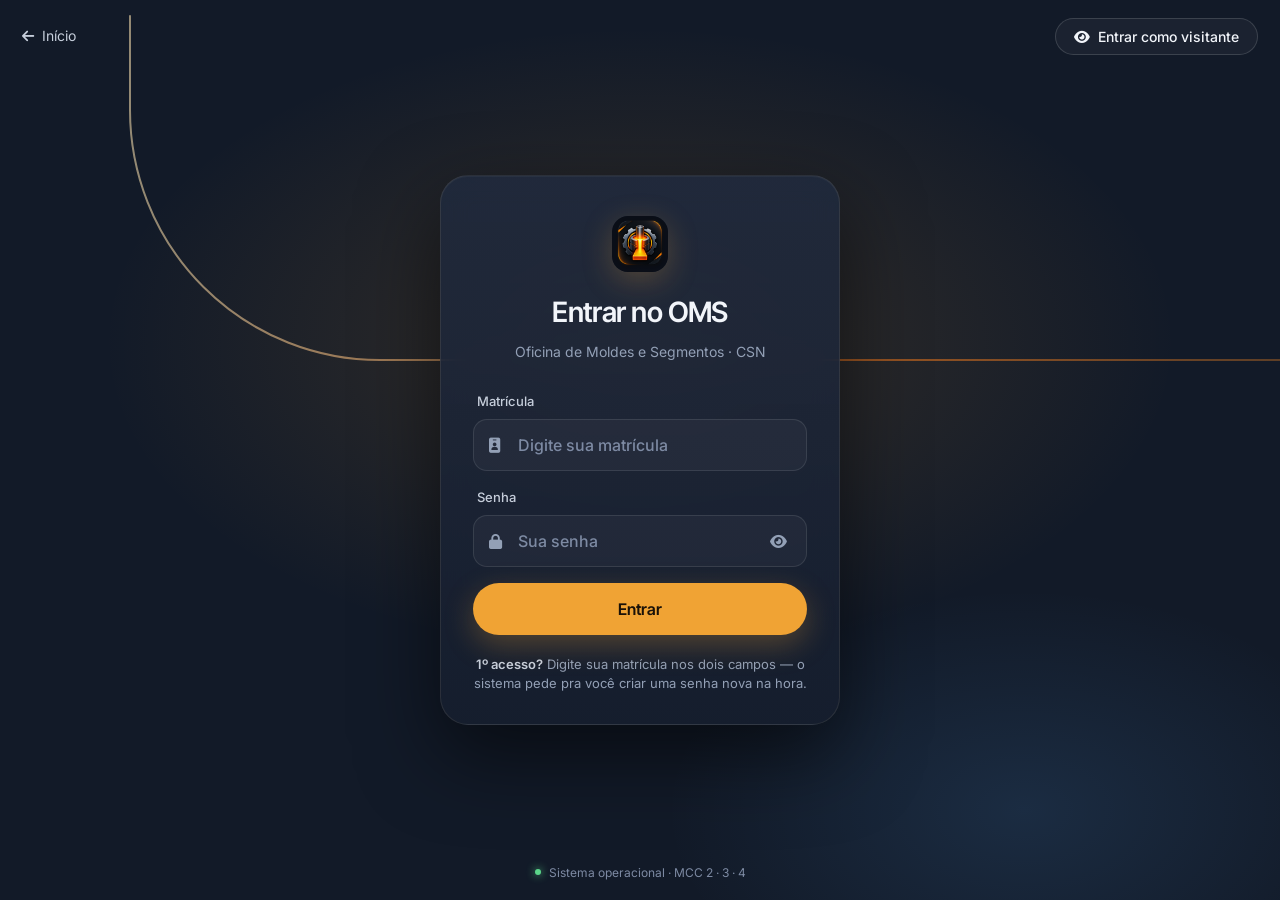
==== commit b6b0d020: "Paleta nova: aço azulado mais claro e cores por significado - Fundo e blocos saem do grafite quase p" ====
--- a/app.html
+++ b/app.html
@@ -1,5 +1,5 @@
 <!DOCTYPE html>
-<html lang="pt-BR" style="background:#16171a;">
+<html lang="pt-BR" style="background:#1a2232;">
 <head>
     <!-- ==============================================================
          🔧 CAPTURA DE ERROS VISÍVEL NA TELA — pega qualquer erro de
@@ -49,7 +49,7 @@
          tinha ficado amarela numa aplicação anterior da paleta — esse
          elemento é do sistema (Android/iOS), não conteúdo, e nunca devia
          ter sido tocado. Volta pro neutro escuro (mesmo tom do fundo). -->
-    <meta name="theme-color" content="#16171a">
+    <meta name="theme-color" content="#1a2232">
     <link rel="apple-touch-icon" href="JS/assets/icon-192.png?v=4">
     <!-- 🆕 BOTÃO INSTALAR APP — captura o evento ASSIM QUE POSSÍVEL (ver
          mesmo bloco em index.html). -->
@@ -74,7 +74,7 @@
     <link rel="stylesheet" href="style.css?v=14" />
     <!-- Novo padrão visual (tokens + componentes ds-*). Vem DEPOIS do
          style.css pra vencer em empate de especificidade. -->
-    <link rel="stylesheet" href="design-system.css?v=22" />
+    <link rel="stylesheet" href="design-system.css?v=26" />
     <link rel="stylesheet" href="https://cdnjs.cloudflare.com/ajax/libs/font-awesome/6.4.0/css/all.min.css" />
     <link href="https://fonts.googleapis.com/css2?family=Inter:wght@400;500;600&family=Inter+Tight:wght@500;600;700&family=JetBrains+Mono:wght@400;500;600&display=swap" rel="stylesheet">
     <link rel="icon" href="JS/assets/icon-192.png?v=4">
@@ -539,39 +539,39 @@
 <!-- LOGIN — mesma linguagem visual do index.html (grafite quente,
      brilho âmbar, linha de lingotamento, card limpo e botões pílula). -->
 <style>
-.lg2{position:fixed;inset:0;z-index:10000;display:flex;align-items:center;justify-content:center;padding:24px 16px;overflow:hidden;background:#0d0b08;color:#f2ede2;font-family:Inter,system-ui,-apple-system,"Segoe UI",sans-serif;-webkit-font-smoothing:antialiased}
-.lg2-glow{position:absolute;inset:0;pointer-events:none;background:radial-gradient(60% 50% at 50% 38%,rgba(240,163,52,.16),transparent 70%),radial-gradient(40% 35% at 80% 90%,rgba(255,122,26,.08),transparent 70%)}
+.lg2{position:fixed;inset:0;z-index:10000;display:flex;align-items:center;justify-content:center;padding:24px 16px;overflow:hidden;background:#121a28;color:#f2f5fa;font-family:Inter,system-ui,-apple-system,"Segoe UI",sans-serif;-webkit-font-smoothing:antialiased}
+.lg2-glow{position:absolute;inset:0;pointer-events:none;background:radial-gradient(60% 50% at 50% 38%,rgba(240,163,52,.16),transparent 70%),radial-gradient(40% 35% at 80% 90%,rgba(90,174,255,.12),transparent 70%)}
 .lg2-linha{position:absolute;left:0;top:0;width:100%;height:100%;pointer-events:none;opacity:.55}
 .lg2-linha path{fill:none;stroke:url(#lg2Hot);stroke-width:2;stroke-linecap:round;stroke-dasharray:3200;stroke-dashoffset:3200;animation:lg2Corre 2.6s cubic-bezier(.6,0,.2,1) .2s forwards}
 @keyframes lg2Corre{to{stroke-dashoffset:0}}
 .lg2-topo{position:absolute;top:0;left:0;right:0;display:flex;justify-content:space-between;align-items:center;padding:18px 22px;z-index:2}
-.lg2-link{color:#c9c2b3;text-decoration:none;font-size:14px;display:inline-flex;gap:8px;align-items:center;transition:color .2s}
-.lg2-link:hover{color:#f2ede2}
-.lg2-pill-ghost{font:500 14px Inter,system-ui,sans-serif;color:#f2ede2;background:rgba(255,255,255,.04);border:1px solid rgba(255,255,255,.14);padding:9px 18px;border-radius:999px;cursor:pointer;display:inline-flex;gap:8px;align-items:center;transition:background .2s,border-color .2s}
+.lg2-link{color:#c6cedb;text-decoration:none;font-size:14px;display:inline-flex;gap:8px;align-items:center;transition:color .2s}
+.lg2-link:hover{color:#f2f5fa}
+.lg2-pill-ghost{font:500 14px Inter,system-ui,sans-serif;color:#f2f5fa;background:rgba(255,255,255,.04);border:1px solid rgba(255,255,255,.14);padding:9px 18px;border-radius:999px;cursor:pointer;display:inline-flex;gap:8px;align-items:center;transition:background .2s,border-color .2s}
 .lg2-pill-ghost:hover{background:rgba(240,163,52,.1);border-color:rgba(240,163,52,.45)}
-.lg2-card{position:relative;z-index:1;width:100%;max-width:400px;padding:40px 32px 30px;border-radius:28px;background:linear-gradient(180deg,rgba(28,24,18,.82),rgba(18,15,11,.88));border:1px solid rgba(255,230,179,.09);box-shadow:0 30px 80px rgba(0,0,0,.55),inset 0 1px 0 rgba(255,255,255,.04);backdrop-filter:blur(14px);-webkit-backdrop-filter:blur(14px);animation:lg2Entra .7s cubic-bezier(.2,.8,.2,1) both}
+.lg2-card{position:relative;z-index:1;width:100%;max-width:400px;padding:40px 32px 30px;border-radius:28px;background:linear-gradient(180deg,rgba(32,42,62,.85),rgba(22,30,46,.92));border:1px solid rgba(255,230,179,.09);box-shadow:0 30px 80px rgba(0,0,0,.55),inset 0 1px 0 rgba(255,255,255,.04);backdrop-filter:blur(14px);-webkit-backdrop-filter:blur(14px);animation:lg2Entra .7s cubic-bezier(.2,.8,.2,1) both}
 @keyframes lg2Entra{from{opacity:0;transform:translateY(16px) scale(.985)}to{opacity:1;transform:none}}
 .lg2-logo{width:56px;height:56px;border-radius:16px;display:block;margin:0 auto 18px;box-shadow:0 8px 30px rgba(240,163,52,.25)}
-.lg2-card h1{font-family:"Inter Tight",Inter,system-ui,sans-serif;font-weight:600;font-size:28px;letter-spacing:-.02em;text-align:center;margin:0 0 6px;color:#f2ede2}
-.lg2-sub{text-align:center;color:#8b8b8f;font-size:14px;margin:0 0 28px}
+.lg2-card h1{font-family:"Inter Tight",Inter,system-ui,sans-serif;font-weight:600;font-size:28px;letter-spacing:-.02em;text-align:center;margin:0 0 6px;color:#f2f5fa}
+.lg2-sub{text-align:center;color:#93a0b6;font-size:14px;margin:0 0 28px}
 .lg2-campo{margin-bottom:16px}
-.lg2-campo label{display:block;font-size:13px;font-weight:500;color:#c9c2b3;margin:0 0 7px 4px}
+.lg2-campo label{display:block;font-size:13px;font-weight:500;color:#c6cedb;margin:0 0 7px 4px}
 .lg2-input{position:relative}
-.lg2-input input{width:100%;height:52px;box-sizing:border-box;padding:0 46px 0 44px;border-radius:14px;background:rgba(255,255,255,.035);border:1px solid rgba(255,255,255,.1);color:#f2ede2;font:500 16px Inter,system-ui,sans-serif;letter-spacing:.02em;outline:none;transition:border-color .2s,box-shadow .2s,background .2s}
-.lg2-input input::placeholder{color:#6e695e;text-transform:none;letter-spacing:0}
+.lg2-input input{width:100%;height:52px;box-sizing:border-box;padding:0 46px 0 44px;border-radius:14px;background:rgba(255,255,255,.035);border:1px solid rgba(255,255,255,.1);color:#f2f5fa;font:500 16px Inter,system-ui,sans-serif;letter-spacing:.02em;outline:none;transition:border-color .2s,box-shadow .2s,background .2s}
+.lg2-input input::placeholder{color:#7d8aa3;text-transform:none;letter-spacing:0}
 .lg2-input input:focus{border-color:rgba(240,163,52,.7);background:rgba(240,163,52,.05);box-shadow:0 0 0 4px rgba(240,163,52,.14)}
-.lg2-input .lg2-ico{position:absolute;left:16px;top:50%;transform:translateY(-50%);color:#8b8b8f;font-size:15px;pointer-events:none}
-.lg2-input .login-input-icon-toggle{position:absolute;right:14px;top:50%;transform:translateY(-50%);color:#8b8b8f;font-size:15px;padding:6px;transition:color .2s}
+.lg2-input .lg2-ico{position:absolute;left:16px;top:50%;transform:translateY(-50%);color:#93a0b6;font-size:15px;pointer-events:none}
+.lg2-input .login-input-icon-toggle{position:absolute;right:14px;top:50%;transform:translateY(-50%);color:#93a0b6;font-size:15px;padding:6px;transition:color .2s}
 .lg2-input .login-input-icon-toggle:hover{color:#f0a334}
 .lg2-entrar{width:100%;height:52px;margin-top:10px;text-transform:none;border:0;border-radius:999px;background:#f0a334;color:#1a1208;font:600 16px "Inter Tight",Inter,system-ui,sans-serif;letter-spacing:-.005em;cursor:pointer;box-shadow:0 10px 30px rgba(240,163,52,.28);transition:transform .15s,box-shadow .2s,background .2s}
 .lg2-entrar:hover{background:#ffb24d;box-shadow:0 14px 38px rgba(240,163,52,.38)}
 .lg2-entrar:active{transform:scale(.985)}
 .lg2-entrar:disabled{opacity:.7;cursor:wait}
-.lg2-ajuda{margin:20px 0 0;font-size:13px;line-height:1.5;color:#8b8b8f;text-align:center}
-.lg2-ajuda strong{color:#c9c2b3;font-weight:600}
-.lg2-rodape{position:absolute;bottom:18px;left:0;right:0;text-align:center;font-size:12px;color:#6e695e;z-index:1;display:flex;gap:8px;justify-content:center;align-items:center}
+.lg2-ajuda{margin:20px 0 0;font-size:13px;line-height:1.5;color:#93a0b6;text-align:center}
+.lg2-ajuda strong{color:#c6cedb;font-weight:600}
+.lg2-rodape{position:absolute;bottom:18px;left:0;right:0;text-align:center;font-size:12px;color:#7d8aa3;z-index:1;display:flex;gap:8px;justify-content:center;align-items:center}
 .lg2-dot{width:6px;height:6px;border-radius:50%;background:#5bd68a;box-shadow:0 0 8px #5bd68a}
-@media (max-width:600px){.lg2-card{padding:32px 22px 24px;backdrop-filter:none;-webkit-backdrop-filter:none;background:rgba(22,19,14,.94)}.lg2-card h1{font-size:25px}.lg2-topo{padding:14px 16px}.lg2-linha{opacity:.35}}
+@media (max-width:600px){.lg2-card{padding:32px 22px 24px;backdrop-filter:none;-webkit-backdrop-filter:none;background:rgba(26,34,52,.96)}.lg2-card h1{font-size:25px}.lg2-topo{padding:14px 16px}.lg2-linha{opacity:.35}}
 @media (max-height:640px){.lg2-rodape{display:none}}
 @media (prefers-reduced-motion:reduce){.lg2-card,.lg2-linha path{animation:none;stroke-dashoffset:0}}
 /* Sem cursor de texto / ponto de inserção piscando fora dos campos:
@@ -915,7 +915,7 @@
     <!-- KPIs -->
     <div class="cc-kpis">
         <button type="button" class="cc-kpi" onclick="window.abrirAba(event,'aba-fluxo')">
-            <span class="cc-ico" style="--ic:var(--ds-texto-2)"><i class="fas fa-industry"></i></span><span class="cc-rotulo">Instaladas</span>
+            <span class="cc-ico" style="--ic:var(--ds-azul)"><i class="fas fa-industry"></i></span><span class="cc-rotulo">Instaladas</span>
             <strong id="pg-kpi-instaladas">0</strong>
             <span class="cc-kpi-sub" id="pg-kpi-sub-total">—</span>
             <span id="kpi-total" hidden>0</span>
@@ -931,7 +931,7 @@
             <span class="cc-kpi-sub" id="pg-kpi-sub-alem">—</span>
         </button>
         <button type="button" class="cc-kpi" onclick="window.abrirAba(null,'aba-reparos')">
-            <span class="cc-ico" style="--ic:var(--ds-texto-2)"><i class="fas fa-screwdriver-wrench"></i></span><span class="cc-rotulo">Em reparo</span>
+            <span class="cc-ico" style="--ic:var(--ds-azul)"><i class="fas fa-screwdriver-wrench"></i></span><span class="cc-rotulo">Em reparo</span>
             <strong id="kpi-reparo">0</strong>
             <span class="cc-kpi-sub" id="pg-kpi-sub-reparo">—</span>
         </button>
@@ -1072,8 +1072,8 @@
                     <p class="cc-sub" style="margin:10px 0 16px">O que for lançado aqui desconta a vida útil das peças instaladas e alimenta a previsão de trocas do painel.</p>
                     <div class="cc-kpis pd-kpis">
                         <div class="cc-kpi" style="cursor:default"><span class="cc-ico"><i class="fas fa-industry"></i></span><span class="cc-rotulo">Hoje</span><strong id="pd-hoje">—</strong><span class="cc-kpi-sub">toneladas + panelas lançadas</span></div>
-                        <div class="cc-kpi" style="cursor:default"><span class="cc-ico" style="--ic:var(--ds-texto-2)"><i class="fas fa-calendar-week"></i></span><span class="cc-rotulo">Últimos 7 dias</span><strong id="pd-semana">—</strong><span class="cc-kpi-sub" id="pd-semana-sub">—</span></div>
-                        <div class="cc-kpi" style="cursor:default"><span class="cc-ico" style="--ic:var(--ds-texto-2)"><i class="fas fa-clock-rotate-left"></i></span><span class="cc-rotulo">Último lançamento</span><strong id="pd-ultimo" style="font-size:1.3rem">—</strong><span class="cc-kpi-sub" id="pd-ultimo-sub">—</span></div>
+                        <div class="cc-kpi" style="cursor:default"><span class="cc-ico" style="--ic:var(--ds-azul)"><i class="fas fa-calendar-week"></i></span><span class="cc-rotulo">Últimos 7 dias</span><strong id="pd-semana">—</strong><span class="cc-kpi-sub" id="pd-semana-sub">—</span></div>
+                        <div class="cc-kpi" style="cursor:default"><span class="cc-ico" style="--ic:var(--ds-azul)"><i class="fas fa-clock-rotate-left"></i></span><span class="cc-rotulo">Último lançamento</span><strong id="pd-ultimo" style="font-size:1.3rem">—</strong><span class="cc-kpi-sub" id="pd-ultimo-sub">—</span></div>
                     </div>
                 </div>
                 <div class="cc-grade cc-grade-2 pd-grade">
@@ -1130,12 +1130,16 @@
                 </div>
             </section>
             <section id="aba-reservas" class="tab-content">
-                <div class="glass-panel" style="border-top:4px solid var(--border-color);padding:24px;margin-bottom:24px;">
-                    <div style="display:flex;justify-content:space-between;align-items:center;flex-wrap:wrap;gap:15px;margin-bottom:16px;">
+                <!-- Reserva no padrão novo: números de cada reserva, abas em
+                     chips e as peças em cards por MCC e tipo. Ids e funções
+                     mantidos (ui.js / apontamento.js). -->
+                <div class="cc-bloco">
+                    <div class="es-cab">
                         <div class="cc-titulo-ico"><span class="cc-ico" style="--ic:var(--ds-ok)"><i class="fas fa-boxes-stacked"></i></span><div><div class="cc-rotulo">Estoque</div><h2 class="cc-titulo">Reserva pronta pra instalar</h2></div></div>
-                        <button class="btn-premium" onclick="window.toggleFormAdicionar()"><i class="fas fa-plus"></i> Cadastrar Peça Nova</button>
-                        <!-- FORMULÁRIO DE CADASTRO DE NOVA PEÇA -->
-<div id="form-novo-equipamento" class="cadastrar-box hidden" style="margin-top: 20px; background: rgba(0,0,0,0.2); border: 1px dashed var(--brand); padding: 20px; border-radius: var(--radius);">
+                        <button class="cc-btn cc-btn-cheio" onclick="window.toggleFormAdicionar()"><i class="fas fa-plus"></i> Cadastrar peça nova</button>
+                    </div>
+                    <p class="cc-sub" style="margin:10px 0 0">Peças prontas esperando vaga. Na oficina ainda dependem de transporte; na máquina já podem entrar num veio.</p>
+                    <div id="form-novo-equipamento" class="cadastrar-box hidden" style="margin-top:16px">
     <h3 style="color: var(--brand); margin-bottom: 15px;"><i class="fas fa-plus-circle"></i> Cadastrar Nova Peça</h3>
     <div class="form-grid-4">
         <div class="input-group">
@@ -1210,25 +1214,13 @@
         </div>
     </div>
 </div>
-                    </div>
-                    <!-- 🆕 Sub-abas Máquina/Oficina (antes eram duas seções empilhadas
-                         na mesma tabela — confuso de ler). Cada botão troca qual grupo
-                         de peças aparece na tabela abaixo; ver window.mudarSubAbaReserva
-                         em ui.js. -->
-                    <div class="folhao-tabs" style="margin-top:16px;">
-                        <button id="subaba-reserva-maquina" class="btn-subaba-reserva folhao-tab active ativo" onclick="window.mudarSubAbaReserva('maquina')">
-                            <i class="fas fa-industry"></i> Reserva na Máquina <span id="subaba-reserva-maquina-count"></span>
-                        </button>
-                        <button id="subaba-reserva-oficina" class="btn-subaba-reserva folhao-tab" onclick="window.mudarSubAbaReserva('oficina')">
-                            <i class="fas fa-warehouse"></i> Reserva na Oficina <span id="subaba-reserva-oficina-count"></span>
-                        </button>
-                    </div>
-                    <div class="table-responsive" style="margin-top:0;">
-                        <table class="premium-table">
-                            <thead><tr><th>TAG</th><th>Família e Tipo</th><th>Status</th><th>Veio</th><th>Posição</th><th>Ações</th></tr></thead>
-                            <tbody id="estoque-table-body"></tbody>
-                        </table>
-                    </div>
+                </div>
+                <div class="cc-bloco">
+                    <div class="rs-abas">
+                        <button id="subaba-reserva-maquina" class="btn-subaba-reserva cc-btn on active ativo" onclick="window.mudarSubAbaReserva('maquina')"><i class="fas fa-industry"></i> Reserva na máquina <span id="subaba-reserva-maquina-count"></span></button>
+                        <button id="subaba-reserva-oficina" class="btn-subaba-reserva cc-btn" onclick="window.mudarSubAbaReserva('oficina')"><i class="fas fa-warehouse"></i> Reserva na oficina <span id="subaba-reserva-oficina-count"></span></button>
+                    </div>
+                    <div id="estoque-table-body" class="rs-grupos"></div>
                 </div>
             </section>
 
@@ -1240,7 +1232,7 @@
                     <div class="cc-titulo-ico"><span class="cc-ico"><i class="fas fa-scroll"></i></span><div><div class="cc-rotulo">Estoque</div><h2 class="cc-titulo">Rolos de reposição</h2></div></div>
                     <p class="cc-sub" style="margin:10px 0 16px">Saldo de rolos na oficina, separado por conjunto. Use − e + para dar baixa ou entrada.</p>
                     <div class="cc-kpis es-kpis">
-                        <div class="cc-kpi" style="cursor:default"><span class="cc-ico" style="--ic:var(--ds-texto-2)"><i class="fas fa-boxes-stacked"></i></span><span class="cc-rotulo">Peças em estoque</span><strong id="es-rolos-pecas">—</strong><span class="cc-kpi-sub" id="es-rolos-tipos">—</span></div>
+                        <div class="cc-kpi" style="cursor:default"><span class="cc-ico" style="--ic:var(--ds-azul)"><i class="fas fa-boxes-stacked"></i></span><span class="cc-rotulo">Peças em estoque</span><strong id="es-rolos-pecas">—</strong><span class="cc-kpi-sub" id="es-rolos-tipos">—</span></div>
                         <div class="cc-kpi" style="cursor:default"><span class="cc-ico" style="--ic:var(--ds-perigo)"><i class="fas fa-circle-xmark"></i></span><span class="cc-rotulo">Zerados</span><strong id="es-rolos-zerados">—</strong><span class="cc-kpi-sub">tipos sem nenhuma peça</span></div>
                         <div class="cc-kpi" style="cursor:default"><span class="cc-ico"><i class="fas fa-triangle-exclamation"></i></span><span class="cc-rotulo">Baixos</span><strong id="es-rolos-baixos">—</strong><span class="cc-kpi-sub">tipos com 1 a 5 peças</span></div>
                     </div>
@@ -1253,7 +1245,7 @@
                     <div class="cc-titulo-ico"><span class="cc-ico"><i class="fas fa-oil-can"></i></span><div><div class="cc-rotulo">Estoque</div><h2 class="cc-titulo">Hidráulica</h2></div></div>
                     <p class="cc-sub" style="margin:10px 0 16px">Porcas e cilindros: quanto está aplicado na máquina e quanto tem de reserva na oficina para cobrir uma troca.</p>
                     <div class="cc-kpis es-kpis">
-                        <div class="cc-kpi" style="cursor:default"><span class="cc-ico" style="--ic:var(--ds-texto-2)"><i class="fas fa-industry"></i></span><span class="cc-rotulo">Na máquina</span><strong id="es-hid-aplicado">—</strong><span class="cc-kpi-sub" id="es-hid-itens">—</span></div>
+                        <div class="cc-kpi" style="cursor:default"><span class="cc-ico" style="--ic:var(--ds-azul)"><i class="fas fa-industry"></i></span><span class="cc-rotulo">Na máquina</span><strong id="es-hid-aplicado">—</strong><span class="cc-kpi-sub" id="es-hid-itens">—</span></div>
                         <div class="cc-kpi" style="cursor:default"><span class="cc-ico" style="--ic:var(--ds-ok)"><i class="fas fa-warehouse"></i></span><span class="cc-rotulo">Reserva na oficina</span><strong id="es-hid-reserva">—</strong><span class="cc-kpi-sub">peças prontas para troca</span></div>
                         <div class="cc-kpi" style="cursor:default"><span class="cc-ico"><i class="fas fa-shield-halved"></i></span><span class="cc-rotulo">Cobertura</span><strong id="es-hid-cobertura">—</strong><span class="cc-kpi-sub" id="es-hid-cobertura-sub">reserva ÷ aplicado</span></div>
                     </div>
@@ -1268,7 +1260,7 @@
                         <button class="cc-btn cc-btn-cheio" onclick="window.toggleFormMaterial()"><i class="fas fa-plus"></i> Cadastrar entrada</button>
                     </div>
                     <div class="cc-kpis es-kpis es-kpis-4" style="margin-top:16px">
-                        <div class="cc-kpi" style="cursor:default"><span class="cc-ico" style="--ic:var(--ds-texto-2)"><i class="fas fa-barcode"></i></span><span class="cc-rotulo">Materiais</span><strong id="es-mat-itens">—</strong><span class="cc-kpi-sub" id="es-mat-unidades">—</span></div>
+                        <div class="cc-kpi" style="cursor:default"><span class="cc-ico" style="--ic:var(--ds-azul)"><i class="fas fa-barcode"></i></span><span class="cc-rotulo">Materiais</span><strong id="es-mat-itens">—</strong><span class="cc-kpi-sub" id="es-mat-unidades">—</span></div>
                         <div class="cc-kpi" style="cursor:default"><span class="cc-ico" style="--ic:var(--ds-ok)"><i class="fas fa-circle-check"></i></span><span class="cc-rotulo">Normal</span><strong id="es-mat-normal">—</strong><span class="cc-kpi-sub">mais de 10 un.</span></div>
                         <div class="cc-kpi" style="cursor:default"><span class="cc-ico"><i class="fas fa-triangle-exclamation"></i></span><span class="cc-rotulo">Baixo</span><strong id="es-mat-baixo">—</strong><span class="cc-kpi-sub">de 1 a 10 un.</span></div>
                         <div class="cc-kpi" style="cursor:default"><span class="cc-ico" style="--ic:var(--ds-perigo)"><i class="fas fa-circle-xmark"></i></span><span class="cc-rotulo">Zerado</span><strong id="es-mat-zerado">—</strong><span class="cc-kpi-sub">pedir reposição</span></div>
@@ -1642,7 +1634,7 @@
                 <div class="cc-bloco">
                     <div class="cc-titulo-ico"><span class="cc-ico"><i class="fas fa-file-invoice"></i></span><div><div class="cc-rotulo">Ordens de serviço</div><h2 class="cc-titulo">Registrar OS</h2></div></div>
                     <div class="cc-kpis os-kpis" style="margin-top:18px">
-                        <div class="cc-kpi" style="cursor:default"><span class="cc-ico" style="--ic:var(--ds-texto-2)"><i class="fas fa-list"></i></span><span class="cc-rotulo">Total</span><strong id="os-badge-total">0</strong></div>
+                        <div class="cc-kpi" style="cursor:default"><span class="cc-ico" style="--ic:var(--ds-azul)"><i class="fas fa-list"></i></span><span class="cc-rotulo">Total</span><strong id="os-badge-total">0</strong></div>
                         <div class="cc-kpi" style="cursor:default"><span class="cc-ico"><i class="fas fa-wrench"></i></span><span class="cc-rotulo">Em andamento</span><strong id="os-badge-andamento">0</strong></div>
                         <div class="cc-kpi" style="cursor:default"><span class="cc-ico" style="--ic:var(--ds-ok)"><i class="fas fa-check"></i></span><span class="cc-rotulo">Concluídas</span><strong id="os-badge-concluido">0</strong></div>
                     </div>
@@ -2254,9 +2246,9 @@
                     </div>
                     <div class="cc-kpis es-kpis-4 fp-kpis" style="margin-top:16px">
                         <div class="cc-kpi" style="cursor:default"><span class="cc-ico"><i class="fas fa-hourglass-half"></i></span><span class="cc-rotulo">Na fila</span><strong id="fila-ponte-kpi-fila">—</strong><span class="cc-kpi-sub">pedidos aguardando</span></div>
-                        <div class="cc-kpi" style="cursor:default"><span class="cc-ico" style="--ic:var(--ds-texto-2)"><i class="fas fa-clock"></i></span><span class="cc-rotulo">Espera estimada</span><strong id="fila-ponte-kpi-espera">—</strong><span class="cc-kpi-sub">para um pedido novo</span></div>
+                        <div class="cc-kpi" style="cursor:default"><span class="cc-ico" style="--ic:var(--ds-azul)"><i class="fas fa-clock"></i></span><span class="cc-rotulo">Espera estimada</span><strong id="fila-ponte-kpi-espera">—</strong><span class="cc-kpi-sub">para um pedido novo</span></div>
                         <div class="cc-kpi" style="cursor:default"><span class="cc-ico" style="--ic:var(--ds-ok)"><i class="fas fa-play"></i></span><span class="cc-rotulo">Em atendimento</span><strong id="fp-kpi-andamento">—</strong><span class="cc-kpi-sub" id="fp-kpi-andamento-sub">agora</span></div>
-                        <div class="cc-kpi" style="cursor:default"><span class="cc-ico" style="--ic:var(--ds-texto-2)"><i class="fas fa-circle-check"></i></span><span class="cc-rotulo">Atendidos hoje</span><strong id="fp-kpi-hoje">—</strong><span class="cc-kpi-sub">concluídos no dia</span></div>
+                        <div class="cc-kpi" style="cursor:default"><span class="cc-ico" style="--ic:var(--ds-azul)"><i class="fas fa-circle-check"></i></span><span class="cc-rotulo">Atendidos hoje</span><strong id="fp-kpi-hoje">—</strong><span class="cc-kpi-sub">concluídos no dia</span></div>
                     </div>
                 </div>
 
@@ -3164,22 +3156,22 @@
         import './JS/Paineis/painelAdmExecutivo.js?v=2';
         import './JS/Paineis/painelSupervisorUI.js?v=2';
         import './JS/Paineis/centralAreas.js?v=2';
-        import './JS/Oficina/atividades.js?v=5';
+        import './JS/Oficina/atividades.js?v=6';
         import './JS/Paineis/painelAreaAdministrativa.js?v=2';
         import './JS/Oficina/apontamento.js?v=2';
         import './JS/Paineis/notificacoes.js?v=4';
         import './JS/Oficina/painelTecnico.js?v=5';
         import './JS/Oficina/folhoesPonte.js?v=1';
         import './JS/Oficina/estoque.js?v=5';
-        import './JS/Oficina/veiosAtivos.js?v=7';
-        import './JS/ui.js?v=14';
+        import './JS/Oficina/veiosAtivos.js?v=8';
+        import './JS/ui.js?v=15';
         import './JS/painelGeralExtra.js?v=1';
         import './JS/Folhoes/folhaoMolde4.js?v=8';
         import './JS/Folhoes/folhao_bender.js?v=5';
         import './JS/Folhoes/folhaoR2.js?v=5';
         import './JS/Folhoes/folhaoHorizontal.js?v=8';
         import './JS/Folhoes/folhaoBow.js?v=8';
-        import './JS/Folhoes/folhaoDesempenadeira.js?v=5';
+        import './JS/Folhoes/folhaoDesempenadeira.js?v=6';
         import './JS/Folhoes/folhaoSegmentoZero.js?v=5';
         import './JS/Folhoes/folhaoMolde23.js?v=10';
         import './JS/Folhoes/folhaoStraightenerR1.js?v=5';
@@ -3489,10 +3481,10 @@
                 <div id="hist-galeria-fotos" style="margin: 12px 0;"></div>
 
                 <!-- LINHA DO TEMPO -->
-                <h3 style="font-size:0.85rem; color:var(--text-heading); margin-bottom:10px; text-transform:uppercase; letter-spacing:0.5px;">
-                    <i class="fas fa-stream" style="color:var(--text-muted);"></i> Linha do Tempo Completa
+                <h3 class="pt-titulo">
+                    <i class="fas fa-stream" style="color:var(--text-muted);"></i> Linha do tempo
                 </h3>
-                <div class="table-responsive" style="max-height: 320px; overflow-y: auto; border: 1px solid var(--border-color);">
+                <div class="table-responsive pt-linha-tempo">
                     <table class="premium-table">
                         <thead>
                             <tr><th style="width:150px;">Data</th><th>Evento</th><th style="width:120px;">Responsável</th></tr>
@@ -3503,7 +3495,7 @@
 
                 <!-- REGISTRO MANUAL -->
                 <div style="margin-top:20px;">
-                    <label class="text-muted" style="font-size:0.7rem; text-transform:uppercase; letter-spacing:0.5px; display:block; margin-bottom:6px;">
+                    <label class="pt-titulo pt-titulo-peq">
                         <i class="fas fa-pen"></i> Adicionar observação manual
                     </label>
                     <div style="display:flex; gap:10px;">
--- a/design-system.css
+++ b/design-system.css
@@ -15,28 +15,40 @@
    ================================================================== */
 
 :root {
-    --ds-fundo: #16171a;
-    --ds-bloco: #1e1f23;
-    --ds-bloco-2: #25262b;
-    --ds-linha: #303238;
-    --ds-linha-forte: #3e4047;
-
-    --ds-texto: #eeeeec;
-    --ds-texto-2: #b8b8b6;
-    --ds-texto-3: #8b8b8f;
-
-    --ds-ambar: #f0a334;
-    --ds-sobre-ambar: #1a1208;
-    --ds-perigo: #ff4b3e;
-    --ds-ok: #59c48a;
-    --ds-info: #8fb4d9;
-    --ds-alerta: #f0a334;
-
-    /* escala de desgaste: neutro → âmbar → laranja → vermelho */
-    --pg-c0: #5c5c62;
-    --pg-c1: #b08436;
-    --pg-c2: #f0a334;
-    --pg-c3: #ff4b3e;
+    /* Paleta "aço azulado": mais clara que o grafite antigo e com cor —
+       fundo azul-ardósia, blocos que se destacam do fundo, âmbar da
+       marca + cores de apoio (azul, verde, roxo, ciano) pra dar leitura
+       rápida a cada tipo de informação. */
+    --ds-fundo: #1a2232;
+    --ds-bloco: #232d40;
+    --ds-bloco-2: #2c384e;
+    --ds-linha: #36435c;
+    --ds-linha-forte: #4a5874;
+
+    --ds-texto: #f2f5fa;
+    --ds-texto-2: #c6cedb;
+    --ds-texto-3: #93a0b6;
+
+    --ds-ambar: #f7a928;
+    --ds-sobre-ambar: #1c1404;
+    --ds-perigo: #ff5d52;
+    --ds-ok: #34d39a;
+    --ds-info: #5aaeff;
+    --ds-alerta: #f7a928;
+
+    /* cores de apoio */
+    --ds-azul: #5aaeff;
+    --ds-verde: #34d39a;
+    --ds-roxo: #a98bff;
+    --ds-ciano: #2fd3e6;
+    --ds-laranja: #ff8a3d;
+    --ds-rosa: #ff6fae;
+
+    /* escala de desgaste: verde → amarelo → laranja → vermelho */
+    --pg-c0: #2fbf87;
+    --pg-c1: #e9c43c;
+    --pg-c2: #ff8a3d;
+    --pg-c3: #ff4d4d;
 
     --ds-fonte: Inter, system-ui, -apple-system, "Segoe UI", sans-serif;
     --ds-fonte-titulo: "Inter Tight", Inter, system-ui, sans-serif;
@@ -82,36 +94,36 @@
    pelo grafite/âmbar em todo lugar de uma vez, sem mexer tela por tela.
    ------------------------------------------------------------------ */
 :root {
-    --bg-main: #16171a;
-    --bg-card: #1e1f23;
-    --bg-sidebar: #121316;
-    --bg-input: #25262b;
-    --bg-hover: rgba(240, 163, 52, .07);
+    --bg-main: #1a2232;
+    --bg-card: #232d40;
+    --bg-sidebar: #161d2b;
+    --bg-input: #2c384e;
+    --bg-hover: rgba(90, 174, 255, .08);
     --bg-th: rgba(0, 0, 0, .28);
     --bg-td: rgba(255, 255, 255, .015);
-    --welcome-bg: #1e1f23;
-    --body-radial: #16171a;
-    --text-main: #d4d4d2;
-    --text-muted: #8b8b8f;
-    --text-heading: #eeeeec;
-    --text-accent: #e3b866;
+    --welcome-bg: #232d40;
+    --body-radial: #1a2232;
+    --text-main: #dde3ec;
+    --text-muted: #93a0b6;
+    --text-heading: #f2f5fa;
+    --text-accent: #ffc35c;
     --text-on-primary: #1a1208;
-    --brand: #f0a334;
-    --brand-bg: rgba(240, 163, 52, .13);
-    --success: #59c48a;
-    --success-bg: rgba(89, 196, 138, .13);
+    --brand: #f7a928;
+    --brand-bg: rgba(247, 169, 40, .14);
+    --success: #34d39a;
+    --success-bg: rgba(52, 211, 154, .14);
     --warning: #e8892b;
     --warning-bg: rgba(232, 137, 43, .14);
     --limit: #ff7a1a;
     --limit-bg: rgba(255, 122, 26, .14);
-    --danger: #ff4b3e;
-    --danger-bg: rgba(255, 75, 62, .13);
-    --info: #d9b67a;
-    --info-bg: rgba(217, 182, 122, .12);
-    --purple: #c79a6b;
-    --purple-bg: rgba(199, 154, 107, .12);
-    --border-color: #303238;
-    --border-glow: rgba(240, 163, 52, .3);
+    --danger: #ff5d52;
+    --danger-bg: rgba(255, 93, 82, .14);
+    --info: #5aaeff;
+    --info-bg: rgba(90, 174, 255, .14);
+    --purple: #a98bff;
+    --purple-bg: rgba(169, 139, 255, .14);
+    --border-color: #36435c;
+    --border-glow: rgba(247, 169, 40, .35);
     --shadow-card: none;
     --shadow-hover: none;
     --shadow: none;
@@ -967,8 +979,9 @@
 @media screen {
     body:not(.light-mode) {
         background:
-            radial-gradient(1200px 520px at 60% -180px, rgba(240, 163, 52, .07), transparent 70%),
-            radial-gradient(900px 600px at 0% 100%, rgba(255, 255, 255, .025), transparent 70%),
+            radial-gradient(1100px 520px at 70% -160px, rgba(90, 174, 255, .16), transparent 70%),
+            radial-gradient(900px 480px at 10% -120px, rgba(247, 169, 40, .09), transparent 70%),
+            radial-gradient(900px 600px at 0% 100%, rgba(169, 139, 255, .07), transparent 70%),
             var(--ds-fundo) fixed !important;
     }
     .cc-bloco, .cc-briefing, .cc-kpi, .sq-resumo > *, .tc-acao, .pg-arco, .pg-mcc, .pg-prev-col, .cc-numeros > *,
@@ -1479,7 +1492,9 @@
 [id^="modal-folhao"] .input-group > label { text-transform: lowercase !important; letter-spacing: 0 !important; font-size: .86rem !important; font-weight: 600 !important; color: var(--ds-texto-2) !important; display: block; margin-bottom: 6px; }
 [id^="modal-folhao"] .input-group > label::first-letter { text-transform: uppercase; }
 [id^="modal-folhao"] .modal-content > div[style*="grid-template-columns"] { border-radius: var(--ds-r) !important; background: var(--ds-bloco) !important; border: 1px solid var(--ds-linha); padding: 16px !important; gap: 14px !important; }
-[id^="modal-folhao"] .input-group input, [id^="modal-folhao"] .input-group select { min-height: 44px; }
+[id^="modal-folhao"] .input-group input:not([type="radio"]):not([type="checkbox"]), [id^="modal-folhao"] .input-group select { min-height: 44px; }
+[id^="modal-folhao"] .input-group input[type="radio"] { width: 22px; height: 22px; accent-color: var(--ds-ambar); }
+[id^="modal-folhao"] .input-group label[style*="font-size"], [id^="modal-folhao"] .input-group span[style*="font-size"] { font-size: .92rem !important; text-transform: none !important; }
 .folhao-geral { margin: 16px 0 12px; padding: 14px 16px; border-radius: var(--ds-r); background: var(--ds-bloco); border: 1px solid var(--ds-linha); }
 .folhao-geral-txt { display: flex; justify-content: space-between; align-items: baseline; gap: 12px; margin-bottom: 10px; }
 .folhao-geral-txt strong { font: 600 1.1rem var(--ds-fonte-titulo); color: var(--ds-texto); }
@@ -1497,6 +1512,182 @@
 [id^="modal-folhao"] .folhao-tab.active .folhao-tab-prog { background: rgba(0,0,0,.18); color: var(--ds-sobre-ambar) !important; }
 [id^="modal-folhao"] .folhao-tab.folhao-tab-completa .folhao-tab-prog { background: var(--ds-ok); color: #0c1a12 !important; }
 [id^="modal-folhao"] .folhao-tab.folhao-tab-iniciada:not(.active) .folhao-tab-prog { color: var(--ds-ambar) !important; background: color-mix(in srgb, var(--ds-ambar) 14%, transparent); }
+
+/* ---------- reserva (swap) ---------- */
+.rs-abas { display: flex; flex-wrap: wrap; gap: 8px; margin-bottom: 16px; }
+body .rs-abas .cc-btn { height: 48px; gap: 8px; }
+.rs-abas .cc-btn span { min-width: 22px; padding: 1px 7px; border-radius: 999px; font-size: .78rem; font-weight: 700; text-align: center; background: rgba(127,127,127,.18); }
+.rs-grupos { display: flex; flex-direction: column; gap: 18px; }
+.rs-mcc { border-left: 3px solid var(--mc); padding-left: 14px; }
+.rs-mcc-topo { display: flex; align-items: baseline; gap: 12px; margin-bottom: 12px; }
+.rs-mcc-topo h3 { margin: 0; font: 600 1.2rem var(--ds-fonte-titulo); letter-spacing: -.01em; color: var(--ds-texto); }
+.rs-mcc-topo span { font-size: .86rem; color: var(--ds-texto-3); }
+.rs-id { display: flex; flex-direction: column; gap: 2px; min-width: 0; }
+.rs-tipo-chip { font-size: .8rem; font-weight: 600; color: var(--ds-texto-3); }
+.rs-tipo-nome { display: flex; align-items: center; gap: 8px; margin-bottom: 8px; font-size: .92rem; font-weight: 600; color: var(--ds-texto-2); }
+.rs-tipo-nome span { font-size: .76rem; padding: 1px 8px; border-radius: 999px; background: var(--ds-bloco-2); color: var(--ds-texto-3); }
+.rs-cards { display: grid; grid-template-columns: repeat(auto-fill, minmax(280px, 1fr)); gap: 10px; }
+.rs-card { display: flex; flex-direction: column; gap: 12px; padding: 14px; border-radius: var(--ds-r); background: var(--ds-fundo); border: 1px solid var(--ds-linha); transition: border-color .2s, transform .2s var(--ds-ease), box-shadow .2s; }
+.rs-card:hover { border-color: var(--ds-linha-forte); transform: translateY(-2px); box-shadow: 0 10px 24px -14px rgba(0,0,0,.6); }
+.rs-card-topo { display: flex; justify-content: space-between; align-items: center; gap: 10px; }
+.rs-tag { font: 600 1rem var(--ds-mono, monospace); color: var(--ds-texto); word-break: break-all; }
+.rs-uso { flex: none; font-size: .78rem; font-weight: 700; padding: 2px 10px; border-radius: 999px; }
+.rs-uso-ok { color: var(--ds-ok); background: color-mix(in srgb, var(--ds-ok) 14%, transparent); }
+.rs-uso-medio { color: var(--ds-ambar); background: color-mix(in srgb, var(--ds-ambar) 14%, transparent); }
+.rs-uso-alto { color: var(--ds-perigo); background: color-mix(in srgb, var(--ds-perigo) 14%, transparent); }
+.rs-barra { height: 6px; border-radius: 999px; background: var(--ds-bloco-2); overflow: hidden; margin-top: -4px; }
+.rs-barra i { display: block; height: 100%; border-radius: inherit; }
+.rs-barra-ok { background: var(--ds-ok); }
+.rs-barra-medio { background: var(--ds-ambar); }
+.rs-barra-alto { background: var(--ds-perigo); }
+.rs-campos { display: grid; grid-template-columns: 1fr 1fr; gap: 10px; }
+.rs-campo { display: flex; flex-direction: column; gap: 4px; margin: 0; }
+.rs-campo span { font-size: .8rem; font-weight: 600; color: var(--ds-texto-3); }
+body .rs-campo select, body .rs-campo input { width: 100% !important; height: 44px; min-height: 44px; }
+body .rs-pos-fixa { background: var(--ds-bloco-2) !important; color: var(--ds-texto-2) !important; border: 1px solid var(--ds-linha) !important; border-radius: var(--ds-r-md) !important; padding: 0 10px !important; text-align: center; }
+.rs-aguarda { display: inline-flex; align-items: center; gap: 8px; font-size: .88rem; color: var(--ds-texto-3); }
+.rs-acoes { display: flex; gap: 8px; margin-top: auto; }
+.rs-acoes .cc-btn-cheio { flex: 1; justify-content: center; height: 46px; }
+body .rs-excluir { flex: none; width: 46px; height: 46px; min-width: 46px !important; padding: 0 !important; justify-content: center; color: var(--ds-texto-3); }
+body .rs-excluir:hover { border-color: var(--ds-perigo) !important; color: var(--ds-perigo) !important; }
+.rs-vazio { display: flex; flex-direction: column; align-items: center; gap: 6px; padding: 32px 12px; text-align: center; border: 1px dashed var(--ds-linha-forte); border-radius: var(--ds-r); }
+.rs-vazio i { font-size: 1.6rem; color: var(--ds-texto-3); }
+.rs-vazio strong { font: 600 1.05rem var(--ds-fonte-titulo); color: var(--ds-texto); }
+.rs-vazio span { font-size: .9rem; color: var(--ds-texto-3); }
+
+/* ---------- janelas de detalhe: checklist de execução e prontuário ---------- */
+body #modal-checklist-execucao #checklist-execucao-titulo { font: 600 1.5rem var(--ds-fonte-titulo); letter-spacing: -.02em; }
+body #modal-checklist-execucao .modal-content > div:first-child :is(.text-muted, div[style*="font-size:11px"]) { font-size: .92rem !important; }
+body #modal-checklist-execucao .modal-content > div:nth-child(2) > span.text-muted { font-size: .92rem !important; }
+body #modal-checklist-execucao #checklist-execucao-progresso { font: 600 1.05rem var(--ds-fonte-titulo) !important; color: var(--ds-ambar) !important; }
+body #modal-checklist-execucao .premium-bar { height: 12px !important; border-radius: 999px !important; background: var(--ds-bloco-2) !important; overflow: hidden; }
+body #modal-checklist-execucao #checklist-execucao-barra-fill { border-radius: 999px !important; background: linear-gradient(90deg, var(--ds-ok), color-mix(in srgb, var(--ds-ok) 70%, #fff)) !important; }
+body #modal-checklist-execucao .glass-panel { border-radius: var(--ds-r) !important; background: var(--ds-bloco) !important; padding: 16px !important; }
+body #modal-checklist-execucao .glass-panel > div:first-child > div:first-child { font: 600 1.1rem var(--ds-fonte-titulo) !important; }
+body #modal-checklist-execucao #checklist-execucao-secoes .glass-panel > div > div[style*="font-weight:600"] { font-size: .9rem !important; margin-bottom: 8px !important; }
+body #modal-checklist-execucao #checklist-execucao-secoes div[style*="padding:8px; border-radius:8px"] { padding: 12px 14px !important; border-radius: var(--ds-r-md) !important; margin-bottom: 8px !important; min-height: 56px; align-items: center !important; gap: 14px !important; }
+body #modal-checklist-execucao .checklist-linha-texto > div:first-child { font-size: 1rem !important; line-height: 1.4; }
+body #modal-checklist-execucao .checklist-linha-texto > div:not(:first-child) { font-size: .84rem !important; color: var(--ds-texto-3); }
+body #modal-checklist-execucao input[type="checkbox"] { width: 26px !important; height: 26px !important; accent-color: var(--ds-ok); flex: none; }
+body #modal-checklist-execucao #checklist-execucao-secoes span[style*="font-size:10px"] { font-size: .76rem !important; padding: 2px 8px !important; }
+body #modal-checklist-execucao #checklist-execucao-secoes button.btn-premium:not([title]) { min-height: 44px !important; padding: 0 16px !important; font-size: .9rem !important; border-radius: var(--ds-r-md) !important; }
+body #modal-checklist-execucao .checklist-botoes-admin { gap: 6px !important; }
+body #modal-checklist-execucao .checklist-botoes-admin .btn-premium { background: var(--ds-bloco-2) !important; color: var(--ds-texto-2) !important; border: 1px solid var(--ds-linha-forte) !important; box-shadow: none !important; }
+body #modal-checklist-execucao .checklist-botoes-admin .btn-premium:hover { color: var(--ds-ambar) !important; border-color: var(--ds-ambar) !important; }
+body #modal-checklist-execucao .checklist-botoes-admin .btn-outline-danger { color: var(--ds-texto-3) !important; border-color: var(--ds-linha-forte) !important; }
+body #modal-checklist-execucao .checklist-botoes-admin .btn-outline-danger:hover { color: var(--ds-perigo) !important; border-color: var(--ds-perigo) !important; }
+
+body #modal-historico-ativo .modal-header h2 { font: 600 1.5rem var(--ds-fonte-titulo); letter-spacing: -.02em; }
+body #modal-historico-ativo .modal-body > p { font-size: .95rem !important; }
+body #modal-historico-ativo #hist-resumo-cards { gap: 10px !important; }
+body #modal-historico-ativo #hist-resumo-cards .kpi-card { border-radius: var(--ds-r) !important; padding: 16px !important; }
+body #modal-historico-ativo #hist-resumo-cards h4 { font: 600 1.7rem/1.1 var(--ds-fonte-titulo) !important; letter-spacing: -.02em; }
+body #modal-historico-ativo #hist-resumo-cards p { font-size: .86rem !important; text-transform: none !important; letter-spacing: 0 !important; color: var(--ds-texto-3) !important; }
+.pt-titulo { display: flex; align-items: center; gap: 8px; margin: 0 0 12px; font: 600 1.15rem var(--ds-fonte-titulo); color: var(--ds-texto); letter-spacing: -.01em; text-transform: none; }
+.pt-titulo-peq { font-size: .92rem; font-weight: 600; color: var(--ds-texto-2); margin-bottom: 8px; }
+body #modal-historico-ativo .pt-linha-tempo { max-height: 380px; overflow-y: auto; border: 0 !important; padding-left: 4px; }
+body #modal-historico-ativo .pt-linha-tempo table, body #modal-historico-ativo .pt-linha-tempo tbody { display: block; width: 100%; }
+body #modal-historico-ativo .pt-linha-tempo thead { display: none; }
+body #modal-historico-ativo .pt-linha-tempo tr { position: relative; display: grid; grid-template-columns: minmax(0, 1fr) auto; gap: 2px 12px; padding: 0 0 16px 22px; border: 0 !important; background: transparent !important; }
+body #modal-historico-ativo .pt-linha-tempo tr::before { content: ""; position: absolute; left: 4px; top: 6px; bottom: -4px; width: 2px; background: var(--ds-linha); }
+body #modal-historico-ativo .pt-linha-tempo tr:last-child::before { display: none; }
+body #modal-historico-ativo .pt-linha-tempo tr::after { content: ""; position: absolute; left: 0; top: 4px; width: 10px; height: 10px; border-radius: 50%; background: var(--ds-ambar); box-shadow: 0 0 0 4px color-mix(in srgb, var(--ds-ambar) 18%, transparent); }
+body #modal-historico-ativo .pt-linha-tempo td { display: block; padding: 0 !important; border: 0 !important; background: transparent !important; width: auto !important; }
+body #modal-historico-ativo .pt-linha-tempo td:nth-child(1) { grid-column: 2; grid-row: 1; font-size: .8rem !important; white-space: nowrap; text-align: right; }
+body #modal-historico-ativo .pt-linha-tempo td:nth-child(2) { grid-column: 1; grid-row: 1; font-size: .98rem !important; line-height: 1.4; color: var(--ds-texto) !important; word-break: break-word; }
+body #modal-historico-ativo .pt-linha-tempo td:nth-child(3) { grid-column: 1 / -1; grid-row: 2; font-size: .84rem !important; color: var(--ds-texto-3) !important; }
+body #modal-historico-ativo .pt-linha-tempo td[colspan] { grid-column: 1 / -1; color: var(--ds-texto-3); }
+body #modal-historico-ativo #input-nota-manual { min-height: 48px; }
+body #modal-historico-ativo .modal-footer .btn-secondary { min-height: 44px; }
+
+body #modal-procedimento #procedimento-titulo { font: 600 1.5rem var(--ds-fonte-titulo); letter-spacing: -.02em; }
+body #modal-procedimento #procedimento-meta { font-size: .88rem !important; }
+body #modal-procedimento #procedimento-info { font-size: .98rem !important; line-height: 1.55; border-radius: var(--ds-r) !important; background: var(--ds-bloco) !important; }
+body #modal-procedimento #procedimento-info p { font-size: .98rem; }
+body #modal-procedimento #procedimento-tabela-referencia { border-radius: var(--ds-r) !important; background: var(--ds-bloco) !important; }
+body #modal-procedimento #procedimento-progresso { font: 600 1.05rem var(--ds-fonte-titulo) !important; color: var(--ds-ambar) !important; }
+body #modal-procedimento #procedimento-etapas-lista [style*="text-transform:uppercase"], body #modal-procedimento #procedimento-etapas-lista [style*="text-transform: uppercase"] { text-transform: none !important; letter-spacing: 0 !important; font: 600 1.1rem var(--ds-fonte-titulo) !important; margin-top: 18px; }
+body #modal-procedimento #procedimento-etapas-lista input[type="checkbox"] { width: 26px !important; height: 26px !important; accent-color: var(--ds-ok); flex: none; }
+body #modal-procedimento #procedimento-etapas-lista label, body #modal-procedimento #procedimento-etapas-lista > div > div { font-size: 1rem; }
+body #modal-procedimento #procedimento-etapas-lista [style*="font-size:12px"], body #modal-procedimento #procedimento-etapas-lista [style*="font-size: 12px"], body #modal-procedimento #procedimento-etapas-lista [style*="font-size:11"] { font-size: .9rem !important; line-height: 1.45; }
+.pc-etapa { display: flex; gap: 14px; align-items: flex-start; padding: 14px; border-radius: var(--ds-r-md); background: var(--ds-bloco); border: 1px solid var(--ds-linha); margin-bottom: 8px; cursor: pointer; transition: background .15s, border-color .15s; }
+.pc-etapa:hover { border-color: var(--ds-linha-forte); }
+.pc-etapa.pc-feita { background: color-mix(in srgb, var(--ds-ok) 9%, var(--ds-bloco)); border-color: color-mix(in srgb, var(--ds-ok) 40%, var(--ds-linha)); }
+.pc-etapa-tit { font-size: 1.02rem; font-weight: 600; color: var(--ds-texto); line-height: 1.4; }
+body #modal-procedimento .btn-success { min-height: 52px; font-size: 1rem !important; border-radius: var(--ds-r-md) !important; }
+
+/* ---------- janelas pequenas (formulários e confirmações) ---------- */
+body :is(#modal-iniciar-ponte, #modal-criar-aviso, #modal-novo-colaborador, #modal-atividade-massa, #modal-atividade-extra-checklist, #modal-colaboradores-etapa, #modal-aviso-pendente, #modal-eventos-colaborador, #modal-escolha-tipo-execucao) .modal-content { border-radius: var(--ds-r) !important; background: var(--ds-bloco) !important; }
+body :is(#modal-iniciar-ponte, #modal-criar-aviso, #modal-novo-colaborador, #modal-atividade-massa, #modal-atividade-extra-checklist, #modal-colaboradores-etapa, #modal-aviso-pendente, #modal-eventos-colaborador) h2 { font: 600 1.4rem var(--ds-fonte-titulo) !important; letter-spacing: -.02em; }
+body :is(#modal-iniciar-ponte, #modal-criar-aviso, #modal-novo-colaborador, #modal-atividade-massa, #modal-atividade-extra-checklist, #modal-colaboradores-etapa) :is(p, .text-muted)[style*="font-size"] { font-size: .92rem !important; line-height: 1.45; }
+body :is(#modal-iniciar-ponte, #modal-criar-aviso, #modal-novo-colaborador, #modal-atividade-massa, #modal-atividade-extra-checklist, #modal-colaboradores-etapa) .input-group > label, body :is(#modal-iniciar-ponte, #modal-criar-aviso, #modal-novo-colaborador, #modal-atividade-massa, #modal-atividade-extra-checklist, #modal-colaboradores-etapa) .input-group > label[style] { font-size: .92rem !important; font-weight: 600; color: var(--ds-texto-2); text-transform: none !important; letter-spacing: 0 !important; }
+body :is(#modal-iniciar-ponte, #modal-criar-aviso, #modal-novo-colaborador, #modal-atividade-massa, #modal-atividade-extra-checklist, #modal-colaboradores-etapa) :is(input:not([type="checkbox"]):not([type="radio"]), select, textarea) { min-height: 48px; font-size: 1rem !important; }
+body :is(#modal-iniciar-ponte, #modal-criar-aviso, #modal-novo-colaborador, #modal-atividade-massa, #modal-atividade-extra-checklist, #modal-colaboradores-etapa, #modal-aviso-pendente) :is(.btn-premium, .btn-outline-danger, .btn-outline-neutral) { min-height: 48px !important; padding: 0 20px !important; font-size: .95rem !important; border-radius: var(--ds-r-md) !important; }
+body :is(#modal-iniciar-ponte, #modal-atividade-massa, #modal-colaboradores-etapa) input[type="checkbox"], body #modal-iniciar-ponte input[type="radio"] { width: 22px !important; height: 22px !important; accent-color: var(--ds-ambar); flex: none; }
+body #modal-iniciar-ponte .chip-select, body #modal-atividade-massa label:has(input[type="checkbox"]), body #modal-colaboradores-etapa #colaboradores-etapa-lista label { min-height: 48px; display: flex; align-items: center; gap: 10px; font-size: .98rem !important; }
+body #modal-iniciar-ponte .chip-select-grid { gap: 8px; }
+body #modal-colaboradores-etapa #colaboradores-etapa-lista { max-height: 280px !important; }
+body #modal-colaboradores-etapa label[for="colaboradores-etapa-todos"] { font-size: .98rem !important; }
+
+/* ------------------------------------------------------------------
+   TEMA VIVO (feedback: "muito escuro, tudo cinza, não dá destaque")
+   Cada informação ganha cor pelo significado: azul = informação/contagem,
+   verde = ok/pronto, âmbar = atenção/marca, vermelho = risco, roxo =
+   tempo/histórico, ciano = movimento/logística. Os KPIs ganham faixa e
+   brilho na cor do ícone, a barra lateral ganha ícones coloridos.
+   ------------------------------------------------------------------ */
+.cc-kpi { --kc: var(--ds-ambar); }
+.cc-kpi:has(> .cc-ico[style*="ds-azul"]) { --kc: var(--ds-azul); }
+.cc-kpi:has(> .cc-ico[style*="ds-ok"]), .cc-kpi:has(> .cc-ico[style*="ds-verde"]) { --kc: var(--ds-ok); }
+.cc-kpi:has(> .cc-ico[style*="ds-perigo"]) { --kc: var(--ds-perigo); }
+.cc-kpi:has(> .cc-ico[style*="ds-roxo"]) { --kc: var(--ds-roxo); }
+.cc-kpi:has(> .cc-ico[style*="ds-ciano"]) { --kc: var(--ds-ciano); }
+.cc-kpi:has(> .cc-ico[style*="ds-texto"]) { --kc: var(--ds-azul); }
+@media screen {
+    body .cc-kpi {
+        background: radial-gradient(120% 90% at 100% 0%, color-mix(in srgb, var(--kc) 16%, transparent), transparent 60%), linear-gradient(180deg, color-mix(in srgb, var(--kc) 6%, var(--ds-bloco)), var(--ds-bloco)) !important;
+        border: 1px solid color-mix(in srgb, var(--kc) 22%, var(--ds-linha)) !important;
+        overflow: hidden;
+    }
+    body .cc-kpi::before { content: ""; position: absolute; left: 0; right: 0; top: 0; height: 3px; background: linear-gradient(90deg, var(--kc), color-mix(in srgb, var(--kc) 30%, transparent)); }
+    .cc-kpi .cc-ico[style*="ds-texto"] { --ic: var(--ds-azul) !important; }
+    .cc-ico { box-shadow: inset 0 0 0 1px color-mix(in srgb, var(--ic, var(--ds-ambar)) 28%, transparent); background: color-mix(in srgb, var(--ic, var(--ds-ambar)) 18%, transparent) !important; }
+
+    /* cards de topo do Supervisor com a mesma linguagem dos KPIs */
+    #aba-painel-supervisor .painel-sup-hero > :nth-child(1) { --kc: var(--ds-perigo); }
+    #aba-painel-supervisor .painel-sup-hero > :nth-child(2) { --kc: var(--ds-laranja); }
+    #aba-painel-supervisor .painel-sup-hero > :nth-child(3) { --kc: var(--ds-ambar); }
+    #aba-painel-supervisor .painel-sup-hero > :nth-child(4) { --kc: var(--ds-ok); }
+    #aba-painel-supervisor .painel-sup-hero > * { position: relative; overflow: hidden; background: radial-gradient(120% 90% at 100% 0%, color-mix(in srgb, var(--kc, var(--ds-azul)) 16%, transparent), transparent 60%), linear-gradient(180deg, color-mix(in srgb, var(--kc, var(--ds-azul)) 6%, var(--ds-bloco)), var(--ds-bloco)) !important; border: 1px solid color-mix(in srgb, var(--kc, var(--ds-azul)) 24%, var(--ds-linha)) !important; }
+    #aba-painel-supervisor .painel-sup-hero > *::before { content: ""; position: absolute; left: 0; right: 0; top: 0; height: 3px; background: linear-gradient(90deg, var(--kc, var(--ds-azul)), transparent); }
+    /* barra de frota saudável em verde */
+    .cc-medidor > i { background: linear-gradient(90deg, var(--ds-ok), color-mix(in srgb, var(--ds-ok) 55%, #fff)) !important; box-shadow: 0 0 12px color-mix(in srgb, var(--ds-ok) 50%, transparent); }
+    .cc-saude-num { color: var(--ds-ok); }
+
+    /* blocos destacam do fundo com borda clara e filete de luz */
+    .cc-bloco, body .glass-panel { border-color: var(--ds-linha) !important; }
+    .cc-titulo { color: var(--ds-texto); }
+    .cc-rotulo { color: var(--ds-texto-3); }
+
+    /* barra lateral com ícones coloridos por assunto */
+    .sidebar .nav-link i { width: 28px; height: 28px; display: inline-grid; place-items: center; border-radius: 8px; background: color-mix(in srgb, var(--nc, var(--ds-azul)) 16%, transparent); color: var(--nc, var(--ds-azul)) !important; flex: none; }
+    .sidebar .nav-link.active { background: color-mix(in srgb, var(--nc, var(--ds-ambar)) 14%, var(--ds-bloco-2)); border-left-color: var(--nc, var(--ds-ambar)); }
+    .sidebar .nav-link.active i { background: var(--nc, var(--ds-ambar)) !important; color: var(--ds-fundo) !important; width: 28px !important; height: 28px !important; }
+    #nav-painel, #nav-sinotico, #nav-molde-mcc4-3d, #nav-molde-mcc23-3d, #nav-ordens-servico { --nc: var(--ds-azul); }
+    #nav-tecnico, #nav-producao, #nav-almoxarifado { --nc: var(--ds-ambar); }
+    #nav-oficina, #nav-area-oficina, #nav-reparos { --nc: var(--ds-laranja); }
+    #nav-fila-ponte, #nav-fluxo, #nav-hidraulica, #nav-rolos { --nc: var(--ds-ciano); }
+    #nav-chats, #nav-reservas { --nc: var(--ds-verde); }
+    #nav-notificacoes { --nc: var(--ds-rosa); }
+    #nav-painel-supervisor, #nav-painel-adm, #nav-qualidade, #nav-historico, #nav-admin-colaboradores, #nav-dev-teste { --nc: var(--ds-roxo); }
+
+    /* botões secundários e chips com um pouco mais de presença */
+    body .cc-btn { background: var(--ds-bloco-2); border-color: var(--ds-linha-forte); color: var(--ds-texto); }
+    body .cc-btn.on { background: var(--ds-texto); color: var(--ds-fundo); }
+
+    /* tabelas e linhas mais legíveis no fundo novo */
+    body .premium-table th { color: var(--ds-texto-2); }
+}
 
 /* ------------------------------------------------------------------
    RESPONSIVO
@@ -1566,6 +1757,15 @@
     .es-chips { width: 100%; }
     .es-chips .cc-btn { flex: 1; justify-content: center; }
     .es-cab .cc-btn { width: 100%; justify-content: center; }
+    body #modal-historico-ativo .pt-linha-tempo tr { grid-template-columns: 1fr; }
+    body #modal-historico-ativo .pt-linha-tempo td:nth-child(1) { grid-column: 1; grid-row: 1; text-align: left; }
+    body #modal-historico-ativo .pt-linha-tempo td:nth-child(2) { grid-column: 1; grid-row: 2; }
+    body #modal-historico-ativo .pt-linha-tempo td:nth-child(3) { grid-row: 3; }
+    body #modal-historico-ativo #hist-resumo-cards h4 { font-size: 1.3rem !important; }
+    body #modal-checklist-execucao .checklist-botoes-admin { width: 100%; }
+    .rs-cards { grid-template-columns: 1fr; }
+    .rs-mcc { padding-left: 10px; }
+    .rs-abas .cc-btn { flex: 1 1 100%; justify-content: center; }
     [id^="modal-folhao"] .folhao-tabs { flex-wrap: nowrap; overflow-x: auto; scrollbar-width: none; padding-bottom: 4px; }
     [id^="modal-folhao"] .folhao-tabs::-webkit-scrollbar { display: none; }
     [id^="modal-folhao"] .folhao-tab { flex: none; white-space: nowrap; }
@@ -1575,9 +1775,10 @@
     .ae-proc { flex-wrap: wrap; }
     .ae-abrir { width: 100%; justify-content: center; }
     .ae-materiais { max-height: 380px; }
-    #area-oficina-tabs { overflow-x: auto; scrollbar-width: none; flex-wrap: nowrap; }
+    #area-oficina-tabs { flex-wrap: wrap; gap: 6px; overflow: visible; }
     #area-oficina-tabs::-webkit-scrollbar { display: none; }
-    #area-oficina-tabs .folhao-tab { flex: 1 0 auto; padding: 0 6px; font-size: .78rem; white-space: nowrap; justify-content: center; }
+    #area-oficina-tabs .folhao-tab { flex: 1 1 30%; padding: 0 8px; font-size: .88rem; white-space: nowrap; justify-content: center; border: 1px solid var(--ds-linha) !important; border-radius: 999px !important; }
+    #area-oficina-tabs .folhao-tab.active { border-color: var(--ds-ambar) !important; }
     #area-oficina-tabs .ae-cont { display: none; }
     #area-oficina-tabs .folhao-tab i:not(.ae-cont) { display: none; }
     .ae-cont { margin-left: 3px; }
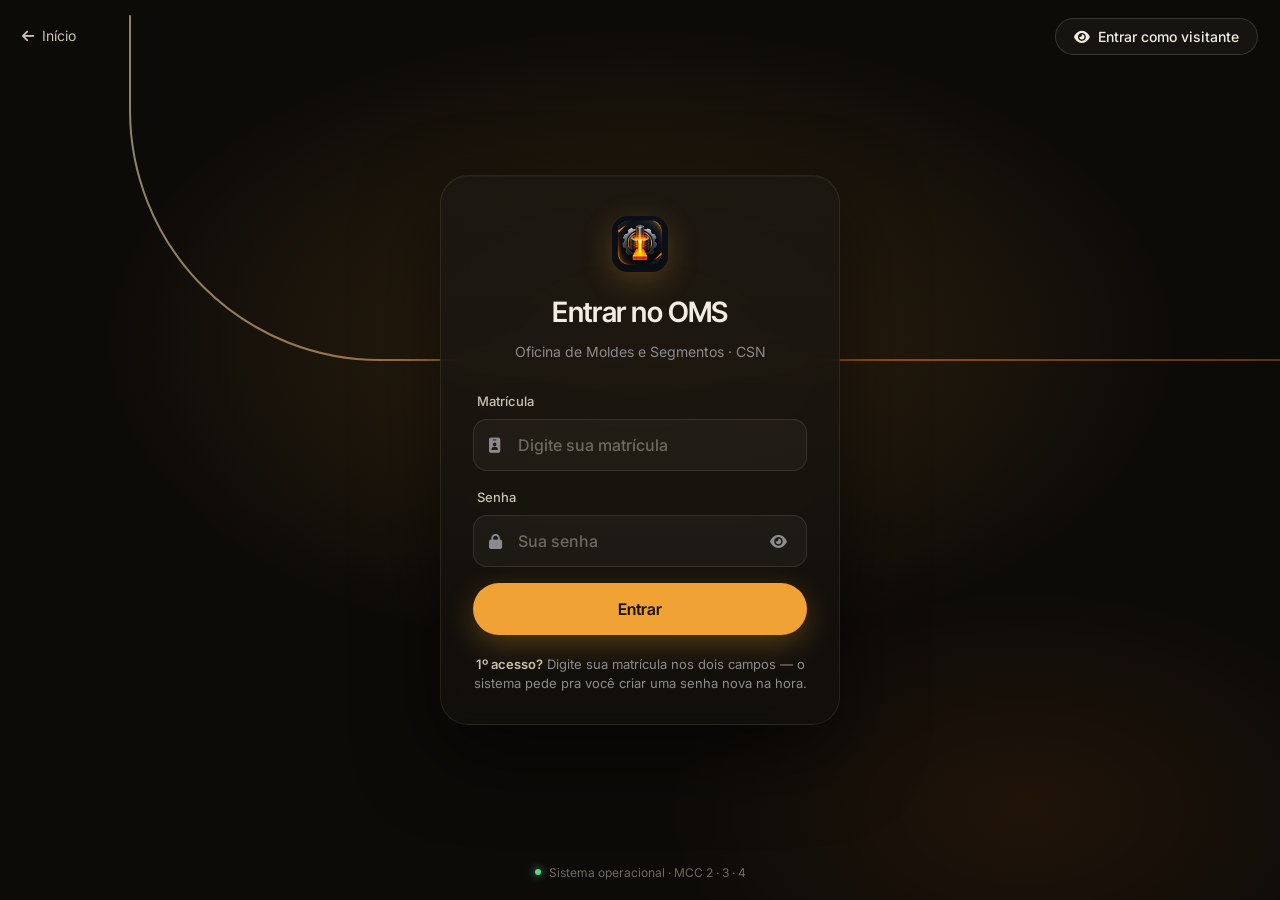
==== commit bb879d36: "Index e tela de login voltam ao fundo preto original Só a página inicial (index.html) e a tela de lo" ====
--- a/app.html
+++ b/app.html
@@ -539,39 +539,39 @@
 <!-- LOGIN — mesma linguagem visual do index.html (grafite quente,
      brilho âmbar, linha de lingotamento, card limpo e botões pílula). -->
 <style>
-.lg2{position:fixed;inset:0;z-index:10000;display:flex;align-items:center;justify-content:center;padding:24px 16px;overflow:hidden;background:#121a28;color:#f2f5fa;font-family:Inter,system-ui,-apple-system,"Segoe UI",sans-serif;-webkit-font-smoothing:antialiased}
-.lg2-glow{position:absolute;inset:0;pointer-events:none;background:radial-gradient(60% 50% at 50% 38%,rgba(240,163,52,.16),transparent 70%),radial-gradient(40% 35% at 80% 90%,rgba(90,174,255,.12),transparent 70%)}
+.lg2{position:fixed;inset:0;z-index:10000;display:flex;align-items:center;justify-content:center;padding:24px 16px;overflow:hidden;background:#0d0b08;color:#f2ede2;font-family:Inter,system-ui,-apple-system,"Segoe UI",sans-serif;-webkit-font-smoothing:antialiased}
+.lg2-glow{position:absolute;inset:0;pointer-events:none;background:radial-gradient(60% 50% at 50% 38%,rgba(240,163,52,.16),transparent 70%),radial-gradient(40% 35% at 80% 90%,rgba(255,122,26,.08),transparent 70%)}
 .lg2-linha{position:absolute;left:0;top:0;width:100%;height:100%;pointer-events:none;opacity:.55}
 .lg2-linha path{fill:none;stroke:url(#lg2Hot);stroke-width:2;stroke-linecap:round;stroke-dasharray:3200;stroke-dashoffset:3200;animation:lg2Corre 2.6s cubic-bezier(.6,0,.2,1) .2s forwards}
 @keyframes lg2Corre{to{stroke-dashoffset:0}}
 .lg2-topo{position:absolute;top:0;left:0;right:0;display:flex;justify-content:space-between;align-items:center;padding:18px 22px;z-index:2}
-.lg2-link{color:#c6cedb;text-decoration:none;font-size:14px;display:inline-flex;gap:8px;align-items:center;transition:color .2s}
-.lg2-link:hover{color:#f2f5fa}
-.lg2-pill-ghost{font:500 14px Inter,system-ui,sans-serif;color:#f2f5fa;background:rgba(255,255,255,.04);border:1px solid rgba(255,255,255,.14);padding:9px 18px;border-radius:999px;cursor:pointer;display:inline-flex;gap:8px;align-items:center;transition:background .2s,border-color .2s}
+.lg2-link{color:#c9c2b3;text-decoration:none;font-size:14px;display:inline-flex;gap:8px;align-items:center;transition:color .2s}
+.lg2-link:hover{color:#f2ede2}
+.lg2-pill-ghost{font:500 14px Inter,system-ui,sans-serif;color:#f2ede2;background:rgba(255,255,255,.04);border:1px solid rgba(255,255,255,.14);padding:9px 18px;border-radius:999px;cursor:pointer;display:inline-flex;gap:8px;align-items:center;transition:background .2s,border-color .2s}
 .lg2-pill-ghost:hover{background:rgba(240,163,52,.1);border-color:rgba(240,163,52,.45)}
-.lg2-card{position:relative;z-index:1;width:100%;max-width:400px;padding:40px 32px 30px;border-radius:28px;background:linear-gradient(180deg,rgba(32,42,62,.85),rgba(22,30,46,.92));border:1px solid rgba(255,230,179,.09);box-shadow:0 30px 80px rgba(0,0,0,.55),inset 0 1px 0 rgba(255,255,255,.04);backdrop-filter:blur(14px);-webkit-backdrop-filter:blur(14px);animation:lg2Entra .7s cubic-bezier(.2,.8,.2,1) both}
+.lg2-card{position:relative;z-index:1;width:100%;max-width:400px;padding:40px 32px 30px;border-radius:28px;background:linear-gradient(180deg,rgba(28,24,18,.82),rgba(18,15,11,.88));border:1px solid rgba(255,230,179,.09);box-shadow:0 30px 80px rgba(0,0,0,.55),inset 0 1px 0 rgba(255,255,255,.04);backdrop-filter:blur(14px);-webkit-backdrop-filter:blur(14px);animation:lg2Entra .7s cubic-bezier(.2,.8,.2,1) both}
 @keyframes lg2Entra{from{opacity:0;transform:translateY(16px) scale(.985)}to{opacity:1;transform:none}}
 .lg2-logo{width:56px;height:56px;border-radius:16px;display:block;margin:0 auto 18px;box-shadow:0 8px 30px rgba(240,163,52,.25)}
-.lg2-card h1{font-family:"Inter Tight",Inter,system-ui,sans-serif;font-weight:600;font-size:28px;letter-spacing:-.02em;text-align:center;margin:0 0 6px;color:#f2f5fa}
-.lg2-sub{text-align:center;color:#93a0b6;font-size:14px;margin:0 0 28px}
+.lg2-card h1{font-family:"Inter Tight",Inter,system-ui,sans-serif;font-weight:600;font-size:28px;letter-spacing:-.02em;text-align:center;margin:0 0 6px;color:#f2ede2}
+.lg2-sub{text-align:center;color:#8b8b8f;font-size:14px;margin:0 0 28px}
 .lg2-campo{margin-bottom:16px}
-.lg2-campo label{display:block;font-size:13px;font-weight:500;color:#c6cedb;margin:0 0 7px 4px}
+.lg2-campo label{display:block;font-size:13px;font-weight:500;color:#c9c2b3;margin:0 0 7px 4px}
 .lg2-input{position:relative}
-.lg2-input input{width:100%;height:52px;box-sizing:border-box;padding:0 46px 0 44px;border-radius:14px;background:rgba(255,255,255,.035);border:1px solid rgba(255,255,255,.1);color:#f2f5fa;font:500 16px Inter,system-ui,sans-serif;letter-spacing:.02em;outline:none;transition:border-color .2s,box-shadow .2s,background .2s}
-.lg2-input input::placeholder{color:#7d8aa3;text-transform:none;letter-spacing:0}
+.lg2-input input{width:100%;height:52px;box-sizing:border-box;padding:0 46px 0 44px;border-radius:14px;background:rgba(255,255,255,.035);border:1px solid rgba(255,255,255,.1);color:#f2ede2;font:500 16px Inter,system-ui,sans-serif;letter-spacing:.02em;outline:none;transition:border-color .2s,box-shadow .2s,background .2s}
+.lg2-input input::placeholder{color:#6e695e;text-transform:none;letter-spacing:0}
 .lg2-input input:focus{border-color:rgba(240,163,52,.7);background:rgba(240,163,52,.05);box-shadow:0 0 0 4px rgba(240,163,52,.14)}
-.lg2-input .lg2-ico{position:absolute;left:16px;top:50%;transform:translateY(-50%);color:#93a0b6;font-size:15px;pointer-events:none}
-.lg2-input .login-input-icon-toggle{position:absolute;right:14px;top:50%;transform:translateY(-50%);color:#93a0b6;font-size:15px;padding:6px;transition:color .2s}
+.lg2-input .lg2-ico{position:absolute;left:16px;top:50%;transform:translateY(-50%);color:#8b8b8f;font-size:15px;pointer-events:none}
+.lg2-input .login-input-icon-toggle{position:absolute;right:14px;top:50%;transform:translateY(-50%);color:#8b8b8f;font-size:15px;padding:6px;transition:color .2s}
 .lg2-input .login-input-icon-toggle:hover{color:#f0a334}
 .lg2-entrar{width:100%;height:52px;margin-top:10px;text-transform:none;border:0;border-radius:999px;background:#f0a334;color:#1a1208;font:600 16px "Inter Tight",Inter,system-ui,sans-serif;letter-spacing:-.005em;cursor:pointer;box-shadow:0 10px 30px rgba(240,163,52,.28);transition:transform .15s,box-shadow .2s,background .2s}
 .lg2-entrar:hover{background:#ffb24d;box-shadow:0 14px 38px rgba(240,163,52,.38)}
 .lg2-entrar:active{transform:scale(.985)}
 .lg2-entrar:disabled{opacity:.7;cursor:wait}
-.lg2-ajuda{margin:20px 0 0;font-size:13px;line-height:1.5;color:#93a0b6;text-align:center}
-.lg2-ajuda strong{color:#c6cedb;font-weight:600}
-.lg2-rodape{position:absolute;bottom:18px;left:0;right:0;text-align:center;font-size:12px;color:#7d8aa3;z-index:1;display:flex;gap:8px;justify-content:center;align-items:center}
+.lg2-ajuda{margin:20px 0 0;font-size:13px;line-height:1.5;color:#8b8b8f;text-align:center}
+.lg2-ajuda strong{color:#c9c2b3;font-weight:600}
+.lg2-rodape{position:absolute;bottom:18px;left:0;right:0;text-align:center;font-size:12px;color:#6e695e;z-index:1;display:flex;gap:8px;justify-content:center;align-items:center}
 .lg2-dot{width:6px;height:6px;border-radius:50%;background:#5bd68a;box-shadow:0 0 8px #5bd68a}
-@media (max-width:600px){.lg2-card{padding:32px 22px 24px;backdrop-filter:none;-webkit-backdrop-filter:none;background:rgba(26,34,52,.96)}.lg2-card h1{font-size:25px}.lg2-topo{padding:14px 16px}.lg2-linha{opacity:.35}}
+@media (max-width:600px){.lg2-card{padding:32px 22px 24px;backdrop-filter:none;-webkit-backdrop-filter:none;background:rgba(22,19,14,.94)}.lg2-card h1{font-size:25px}.lg2-topo{padding:14px 16px}.lg2-linha{opacity:.35}}
 @media (max-height:640px){.lg2-rodape{display:none}}
 @media (prefers-reduced-motion:reduce){.lg2-card,.lg2-linha path{animation:none;stroke-dashoffset:0}}
 /* Sem cursor de texto / ponto de inserção piscando fora dos campos:
@@ -3147,7 +3147,7 @@
     <!-- SCRIPTS (consolidados)                   -->
     <!-- ========================================= -->
     <script type="module">
-        import './JS/script.js?v=63';
+        import './JS/script.js?v=64';
         import './JS/Oficina/procedimentosOficina.js?v=1';
         import './JS/Oficina/qualidade.js?v=1';
         import './JS/Oficina/ordemServico.js?v=2';
@@ -3158,11 +3158,11 @@
         import './JS/Paineis/centralAreas.js?v=2';
         import './JS/Oficina/atividades.js?v=6';
         import './JS/Paineis/painelAreaAdministrativa.js?v=2';
-        import './JS/Oficina/apontamento.js?v=2';
+        import './JS/Oficina/apontamento.js?v=4';
         import './JS/Paineis/notificacoes.js?v=4';
         import './JS/Oficina/painelTecnico.js?v=5';
-        import './JS/Oficina/folhoesPonte.js?v=1';
-        import './JS/Oficina/estoque.js?v=5';
+        import './JS/Oficina/folhoesPonte.js?v=2';
+        import './JS/Oficina/estoque.js?v=6';
         import './JS/Oficina/veiosAtivos.js?v=8';
         import './JS/ui.js?v=15';
         import './JS/painelGeralExtra.js?v=1';
